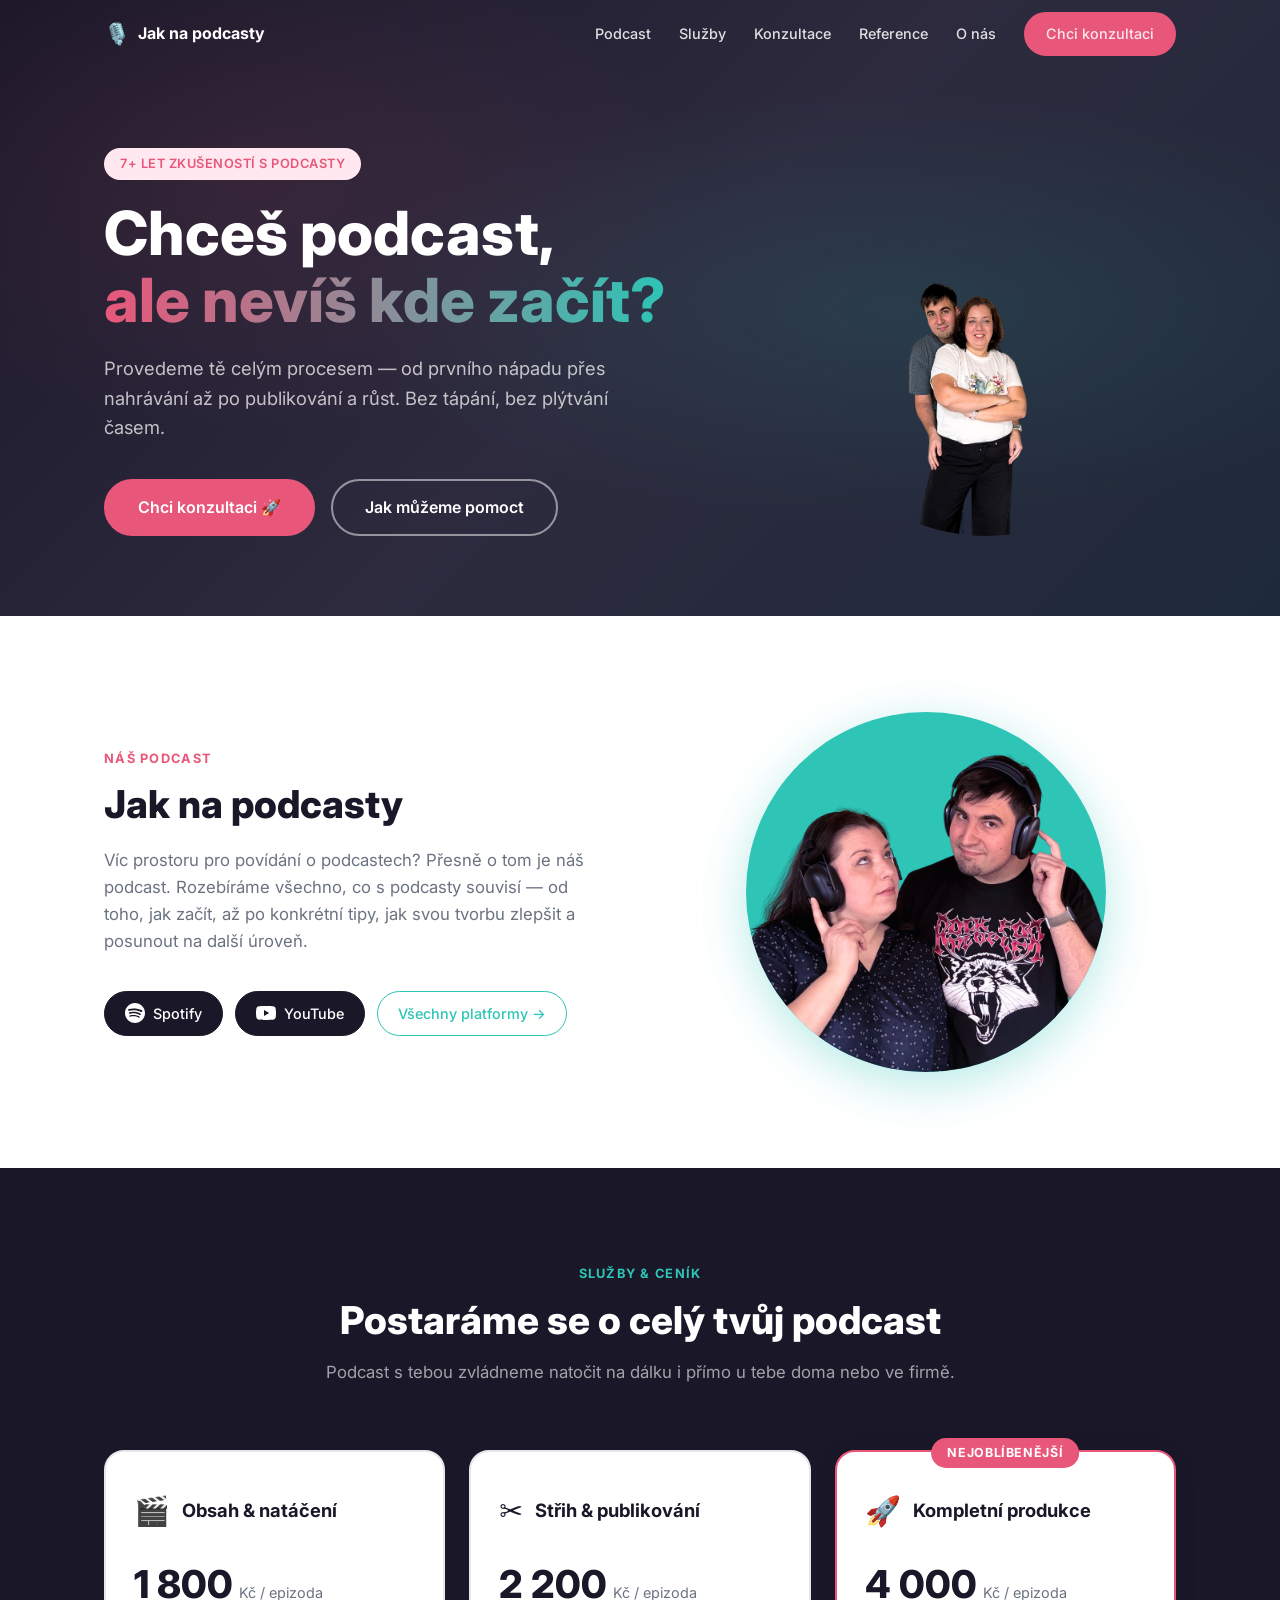
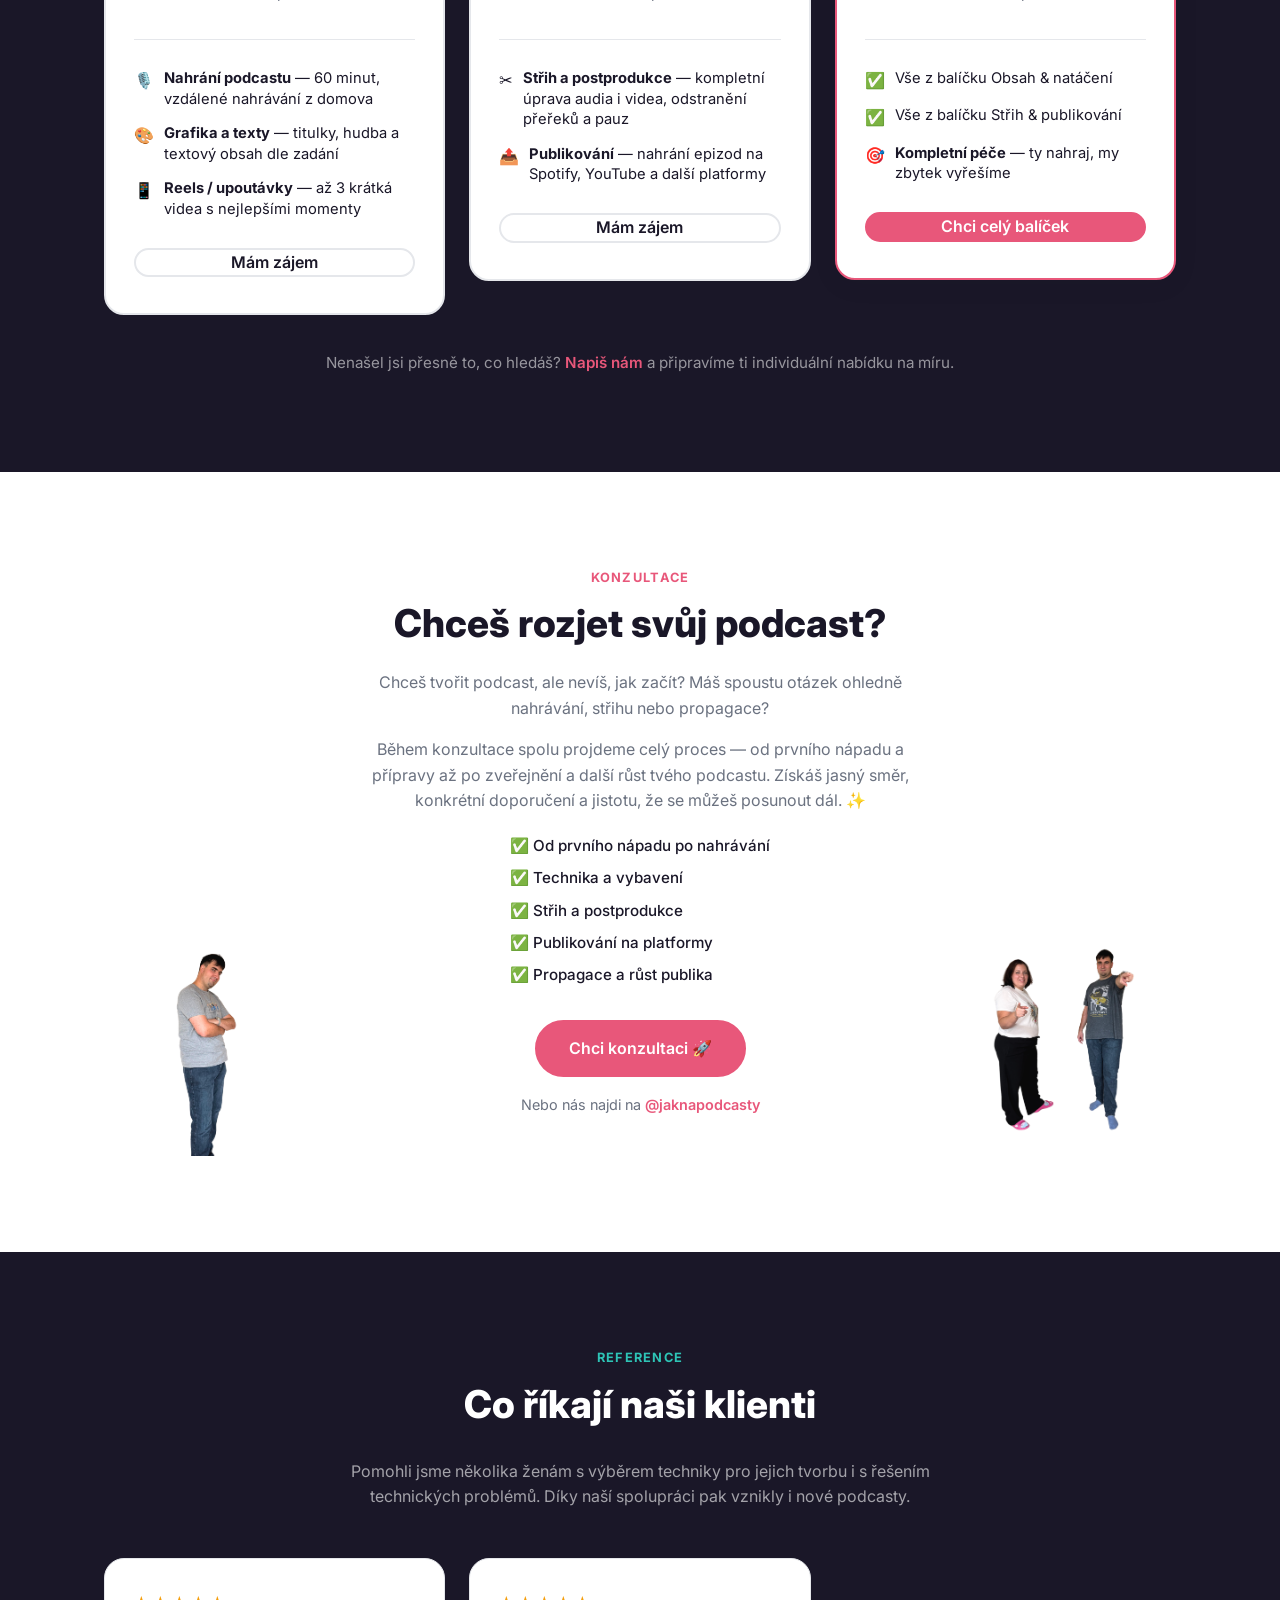
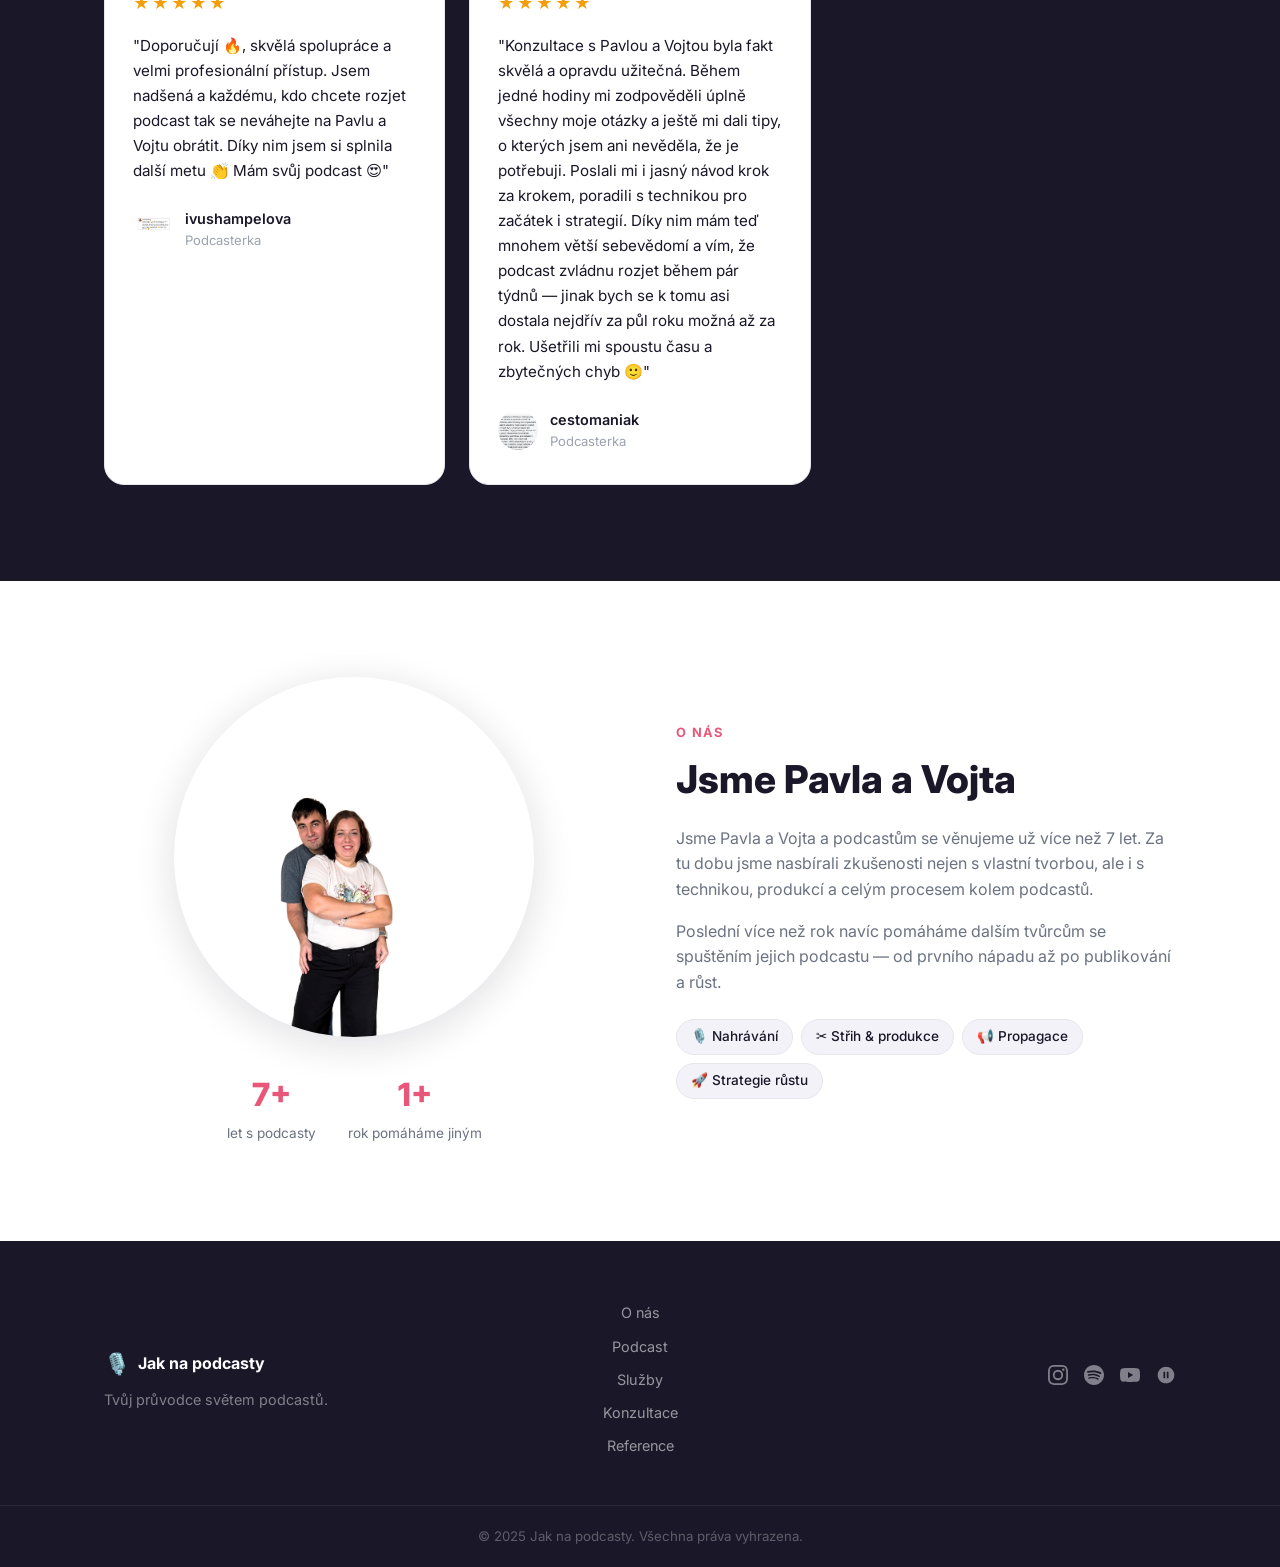
==== index.html @ b4d78e9b "Initial commit: JakNaPodcasty website Static landing page with responsive design, animations, and Gi" ====
<!DOCTYPE html>
<html lang="cs">
<head>
  <meta charset="UTF-8" />
  <meta name="viewport" content="width=device-width, initial-scale=1.0" />
  <title>Jak na podcasty – Průvodce světem podcastů</title>
  <meta name="description" content="Pomůžeme ti rozjet tvůj podcast od nuly. Konzultace, produkce a vše kolem podcastů s Pavlou a Vojtou." />

  <!-- Google Analytics -->
  <script async src="https://www.googletagmanager.com/gtag/js?id=G-XXXXXXXXXX"></script>
  <script>
    window.dataLayer = window.dataLayer || [];
    function gtag(){ dataLayer.push(arguments); }
    gtag('js', new Date());
    gtag('config', 'G-XXXXXXXXXX');
  </script>

  <!-- Fonts -->
  <link rel="preconnect" href="https://fonts.googleapis.com" />
  <link rel="preconnect" href="https://fonts.gstatic.com" crossorigin />
  <link href="https://fonts.googleapis.com/css2?family=Inter:wght@400;500;600;700;800&display=swap" rel="stylesheet" />

  <link rel="stylesheet" href="style.css" />
</head>
<body>

  <!-- NAV -->
  <header class="nav" id="nav">
    <div class="container nav__inner">
      <a href="#" class="nav__logo">
        <span class="nav__logo-icon">🎙️</span>
        <span>Jak na podcasty</span>
      </a>
      <nav class="nav__links" id="navLinks">
        <a href="#podcast">Podcast</a>
        <a href="#sluzby">Služby</a>
        <a href="#konzultace">Konzultace</a>
        <a href="#reference">Reference</a>
        <a href="#o-nas">O nás</a>
        <a href="#konzultace" class="btn btn--sm btn--primary">Chci konzultaci</a>
      </nav>
      <button class="nav__burger" id="burger" aria-label="Menu">
        <span></span><span></span><span></span>
      </button>
    </div>
  </header>

  <!-- HERO -->
  <section class="hero">
    <div class="hero__bg"></div>
    <div class="container hero__inner">
      <div class="hero__content">
        <span class="badge">7+ let zkušeností s podcasty</span>
        <h1 class="hero__title">Chceš podcast,<br /><em>ale nevíš kde začít?</em></h1>
        <p class="hero__sub">
          Provedeme tě celým procesem — od prvního nápadu přes nahrávání
          až po publikování a růst. Bez tápání, bez plýtvání časem.
        </p>
        <div class="hero__ctas">
          <a href="#konzultace" class="btn btn--primary btn--lg">Chci konzultaci 🚀</a>
          <a href="#sluzby" class="btn btn--ghost btn--lg">Jak můžeme pomoct</a>
        </div>
      </div>
      <div class="hero__visual">
        <div class="hero__photo-wrap">
          <img src="assets/pavla-vojta.png" alt="Pavla a Vojta — Jak na podcasty" class="hero__photo" />
        </div>
      </div>
    </div>
  </section>

  <!-- PODCAST -->
  <section class="section" id="podcast">
    <div class="container">
      <div class="podcast__inner">
        <div class="podcast__text">
          <span class="section__eyebrow">Náš podcast</span>
          <h2 class="section__title">Jak na podcasty</h2>
          <p class="podcast__desc">
            Víc prostoru pro povídání o podcastech? Přesně o tom je náš podcast.
            Rozebíráme všechno, co s podcasty souvisí — od toho, jak začít,
            až po konkrétní tipy, jak svou tvorbu zlepšit a posunout na další úroveň.
          </p>
          <div class="podcast__platforms">
            <a href="https://open.spotify.com/show/4cttp3e2fKpfmS4pah0HJn?si=rehAfMlARLWVkwGaOqFFIA" target="_blank" rel="noopener" class="platform-btn">
              <svg width="20" height="20" viewBox="0 0 24 24" fill="currentColor"><path d="M12 0C5.4 0 0 5.4 0 12s5.4 12 12 12 12-5.4 12-12S18.66 0 12 0zm5.521 17.34c-.24.359-.66.48-1.021.24-2.82-1.74-6.36-2.101-10.561-1.141-.418.122-.779-.179-.899-.539-.12-.421.18-.78.54-.9 4.56-1.021 8.52-.6 11.64 1.32.42.18.479.659.301 1.02zm1.44-3.3c-.301.42-.841.6-1.262.3-3.239-1.98-8.159-2.58-11.939-1.38-.479.12-1.02-.12-1.14-.6-.12-.48.12-1.021.6-1.141C9.6 9.9 15 10.561 18.72 12.84c.361.181.54.78.241 1.2zm.12-3.36C15.24 8.4 8.82 8.16 5.16 9.301c-.6.179-1.2-.181-1.38-.721-.18-.601.18-1.2.72-1.381 4.26-1.26 11.28-1.02 15.721 1.621.539.3.719 1.02.419 1.56-.299.421-1.02.599-1.559.3z"/></svg>
              Spotify
            </a>
            <a href="https://www.youtube.com/@jaknapodcasty" target="_blank" rel="noopener" class="platform-btn">
              <svg width="20" height="20" viewBox="0 0 24 24" fill="currentColor"><path d="M23.495 6.205a3.007 3.007 0 0 0-2.088-2.088c-1.87-.501-9.396-.501-9.396-.501s-7.507-.01-9.396.501A3.007 3.007 0 0 0 .527 6.205a31.247 31.247 0 0 0-.522 5.805 31.247 31.247 0 0 0 .522 5.783 3.007 3.007 0 0 0 2.088 2.088c1.868.502 9.396.502 9.396.502s7.506 0 9.396-.502a3.007 3.007 0 0 0 2.088-2.088 31.247 31.247 0 0 0 .5-5.783 31.247 31.247 0 0 0-.5-5.805zM9.609 15.601V8.408l6.264 3.602z"/></svg>
              YouTube
            </a>
            <a href="https://www.forendors.cz/jaknapodcasty" target="_blank" rel="noopener" class="platform-btn platform-btn--outline">
              Všechny platformy →
            </a>
          </div>
        </div>
        <div class="podcast__visual">
          <div class="podcast__photo-wrap">
            <img src="assets/podcast-cover.png" alt="Jak na podcasty podcast" class="podcast__photo" />
          </div>
        </div>
      </div>
    </div>
  </section>

  <!-- SLUŽBY -->
  <section class="section section--dark" id="sluzby">
    <div class="container">
      <div class="section__header">
        <span class="section__eyebrow section__eyebrow--light">Služby & ceník</span>
        <h2 class="section__title section__title--light">Postaráme se o celý tvůj podcast</h2>
        <p class="section__subtitle">
          Podcast s tebou zvládneme natočit na dálku i přímo u tebe doma nebo ve firmě.
        </p>
      </div>
      <div class="pricing__grid">

        <!-- Balíček 1 -->
        <div class="pricing-card">
          <div class="pricing-card__header">
            <span class="pricing-card__icon">🎬</span>
            <h3 class="pricing-card__name">Obsah & natáčení</h3>
          </div>
          <div class="pricing-card__price">
            <span class="pricing-card__amount">1 800</span>
            <span class="pricing-card__currency">Kč / epizoda</span>
          </div>
          <ul class="pricing-card__features">
            <li>
              <span class="feature-icon">🎙️</span>
              <span><strong>Nahrání podcastu</strong> — 60 minut, vzdálené nahrávání z domova</span>
            </li>
            <li>
              <span class="feature-icon">🎨</span>
              <span><strong>Grafika a texty</strong> — titulky, hudba a textový obsah dle zadání</span>
            </li>
            <li>
              <span class="feature-icon">📱</span>
              <span><strong>Reels / upoutávky</strong> — až 3 krátká videa s nejlepšími momenty</span>
            </li>
          </ul>
          <a href="#konzultace" class="btn btn--outline btn--full">Mám zájem</a>
        </div>

        <!-- Balíček 2 -->
        <div class="pricing-card">
          <div class="pricing-card__header">
            <span class="pricing-card__icon">✂️</span>
            <h3 class="pricing-card__name">Střih & publikování</h3>
          </div>
          <div class="pricing-card__price">
            <span class="pricing-card__amount">2 200</span>
            <span class="pricing-card__currency">Kč / epizoda</span>
          </div>
          <ul class="pricing-card__features">
            <li>
              <span class="feature-icon">✂️</span>
              <span><strong>Střih a postprodukce</strong> — kompletní úprava audia i videa, odstranění přeřeků a pauz</span>
            </li>
            <li>
              <span class="feature-icon">📤</span>
              <span><strong>Publikování</strong> — nahrání epizod na Spotify, YouTube a další platformy</span>
            </li>
          </ul>
          <a href="#konzultace" class="btn btn--outline btn--full">Mám zájem</a>
        </div>

        <!-- Balíček 3 — featured -->
        <div class="pricing-card pricing-card--featured">
          <div class="pricing-card__badge">Nejoblíbenější</div>
          <div class="pricing-card__header">
            <span class="pricing-card__icon">🚀</span>
            <h3 class="pricing-card__name">Kompletní produkce</h3>
          </div>
          <div class="pricing-card__price">
            <span class="pricing-card__amount">4 000</span>
            <span class="pricing-card__currency">Kč / epizoda</span>
          </div>
          <ul class="pricing-card__features">
            <li><span class="feature-icon">✅</span><span>Vše z balíčku Obsah & natáčení</span></li>
            <li><span class="feature-icon">✅</span><span>Vše z balíčku Střih & publikování</span></li>
            <li><span class="feature-icon">🎯</span><span><strong>Kompletní péče</strong> — ty nahraj, my zbytek vyřešíme</span></li>
          </ul>
          <a href="#konzultace" class="btn btn--primary btn--full">Chci celý balíček</a>
        </div>

      </div>
      <p class="pricing__note">
        Nenašel jsi přesně to, co hledáš?
        <a href="#konzultace">Napiš nám</a> a připravíme ti individuální nabídku na míru.
      </p>
    </div>
  </section>

  <!-- KONZULTACE -->
  <section class="section" id="konzultace">
    <div class="container">
      <div class="konzultace__hero">
        <img src="assets/konzultace-1.png" alt="Vojta" class="konzultace__person konzultace__person--left" />
        <div class="konzultace__center">
          <span class="section__eyebrow">Konzultace</span>
          <h2 class="section__title">Chceš rozjet svůj podcast?</h2>
          <p>
            Chceš tvořit podcast, ale nevíš, jak začít? Máš spoustu otázek
            ohledně nahrávání, střihu nebo propagace?
          </p>
          <p>
            Během konzultace spolu projdeme celý proces — od prvního nápadu
            a přípravy až po zveřejnění a další růst tvého podcastu.
            Získáš jasný směr, konkrétní doporučení a jistotu, že se můžeš posunout dál. ✨
          </p>
          <ul class="konzultace__list">
            <li>✅ Od prvního nápadu po nahrávání</li>
            <li>✅ Technika a vybavení</li>
            <li>✅ Střih a postprodukce</li>
            <li>✅ Publikování na platformy</li>
            <li>✅ Propagace a růst publika</li>
          </ul>
          <!-- TODO: nahradit URL za odkaz na poptávkový formulář (Simpleshop / Google Form) -->
          <a href="https://docs.google.com/forms/d/e/FORMULAR_ID/viewform"
             target="_blank" rel="noopener"
             class="btn btn--primary btn--lg">
            Chci konzultaci 🚀
          </a>
          <p class="konzultace__contact">
            Nebo nás najdi na
            <a href="https://www.instagram.com/jaknapodcasty/" target="_blank" rel="noopener">@jaknapodcasty</a>
          </p>
        </div>
        <img src="assets/konzultace-2.png" alt="Pavla" class="konzultace__person konzultace__person--right" />
      </div>
    </div>
  </section>

  <!-- REFERENCE -->
  <section class="section section--dark" id="reference">
    <div class="container">
      <div class="section__header">
        <span class="section__eyebrow section__eyebrow--light">Reference</span>
        <h2 class="section__title section__title--light">Co říkají naši klienti</h2>
      </div>
      <p class="reference__subtitle">
        Pomohli jsme několika ženám s výběrem techniky pro jejich tvorbu i s řešením
        technických problémů. Díky naší spolupráci pak vznikly i nové podcasty.
      </p>
      <div class="testimonials__grid">
        <div class="testimonial-card">
          <div class="testimonial-card__stars">★★★★★</div>
          <p class="testimonial-card__text">
            "Doporučují 🔥, skvělá spolupráce a velmi profesionální přístup.
            Jsem nadšená a každému, kdo chcete rozjet podcast tak se neváhejte
            na Pavlu a Vojtu obrátit. Díky nim jsem si splnila další metu 👏
            Mám svůj podcast 😍"
          </p>
          <div class="testimonial-card__author">
            <img src="assets/reference-2.png" alt="ivushampelova" class="testimonial-card__avatar" />
            <div>
              <div class="testimonial-card__name">ivushampelova</div>
              <div class="testimonial-card__role">Podcasterka</div>
            </div>
          </div>
        </div>
        <div class="testimonial-card">
          <div class="testimonial-card__stars">★★★★★</div>
          <p class="testimonial-card__text">
            "Konzultace s Pavlou a Vojtou byla fakt skvělá a opravdu užitečná.
            Během jedné hodiny mi zodpověděli úplně všechny moje otázky a ještě
            mi dali tipy, o kterých jsem ani nevěděla, že je potřebuji. Poslali mi
            i jasný návod krok za krokem, poradili s technikou pro začátek i strategií.
            Díky nim mám teď mnohem větší sebevědomí a vím, že podcast zvládnu rozjet
            během pár týdnů — jinak bych se k tomu asi dostala nejdřív za půl roku
            možná až za rok. Ušetřili mi spoustu času a zbytečných chyb 🙂"
          </p>
          <div class="testimonial-card__author">
            <img src="assets/reference-photo.jpg" alt="cestomaniak" class="testimonial-card__avatar" />
            <div>
              <div class="testimonial-card__name">cestomaniak</div>
              <div class="testimonial-card__role">Podcasterka</div>
            </div>
          </div>
        </div>
      </div>
    </div>
  </section>

  <!-- O NÁS -->
  <section class="section" id="o-nas">
    <div class="container">
      <div class="onas__grid">
        <div class="onas__image">
          <div class="onas__photo-wrap">
            <img src="assets/pavla-vojta.png" alt="Pavla a Vojta" class="onas__photo" />
          </div>
          <div class="onas__stats">
            <div class="stat">
              <span class="stat__num">7+</span>
              <span class="stat__label">let s podcasty</span>
            </div>
            <div class="stat">
              <span class="stat__num">1+</span>
              <span class="stat__label">rok pomáháme jiným</span>
            </div>
          </div>
        </div>
        <div class="onas__text">
          <span class="section__eyebrow">O nás</span>
          <h2 class="section__title">Jsme Pavla a Vojta</h2>
          <p>
            Jsme Pavla a Vojta a podcastům se věnujeme už více než 7 let. Za tu dobu
            jsme nasbírali zkušenosti nejen s vlastní tvorbou, ale i s technikou,
            produkcí a celým procesem kolem podcastů.
          </p>
          <p>
            Poslední více než rok navíc pomáháme dalším tvůrcům se spuštěním jejich
            podcastu — od prvního nápadu až po publikování a růst.
          </p>
          <div class="onas__tags">
            <span class="tag">🎙️ Nahrávání</span>
            <span class="tag">✂️ Střih & produkce</span>
            <span class="tag">📢 Propagace</span>
            <span class="tag">🚀 Strategie růstu</span>
          </div>
        </div>
      </div>
    </div>
  </section>

  <!-- FOOTER -->
  <footer class="footer">
    <div class="container footer__inner">
      <div class="footer__brand">
        <a href="#" class="nav__logo">
          <span class="nav__logo-icon">🎙️</span>
          <span>Jak na podcasty</span>
        </a>
        <p>Tvůj průvodce světem podcastů.</p>
      </div>
      <div class="footer__nav">
        <a href="#o-nas">O nás</a>
        <a href="#podcast">Podcast</a>
        <a href="#sluzby">Služby</a>
        <a href="#konzultace">Konzultace</a>
        <a href="#reference">Reference</a>
      </div>
      <div class="footer__socials">
        <a href="https://www.instagram.com/jaknapodcasty/" target="_blank" rel="noopener" aria-label="Instagram">
          <svg width="20" height="20" viewBox="0 0 24 24" fill="currentColor"><path d="M12 2.163c3.204 0 3.584.012 4.85.07 3.252.148 4.771 1.691 4.919 4.919.058 1.265.069 1.645.069 4.849 0 3.205-.012 3.584-.069 4.849-.149 3.225-1.664 4.771-4.919 4.919-1.266.058-1.644.07-4.85.07-3.204 0-3.584-.012-4.849-.07-3.26-.149-4.771-1.699-4.919-4.92-.058-1.265-.07-1.644-.07-4.849 0-3.204.013-3.583.07-4.849.149-3.227 1.664-4.771 4.919-4.919 1.266-.057 1.645-.069 4.849-.069zM12 0C8.741 0 8.333.014 7.053.072 2.695.272.273 2.69.073 7.052.014 8.333 0 8.741 0 12c0 3.259.014 3.668.072 4.948.2 4.358 2.618 6.78 6.98 6.98C8.333 23.986 8.741 24 12 24c3.259 0 3.668-.014 4.948-.072 4.354-.2 6.782-2.618 6.979-6.98.059-1.28.073-1.689.073-4.948 0-3.259-.014-3.667-.072-4.947-.196-4.354-2.617-6.78-6.979-6.98C15.668.014 15.259 0 12 0zm0 5.838a6.162 6.162 0 1 0 0 12.324 6.162 6.162 0 0 0 0-12.324zM12 16a4 4 0 1 1 0-8 4 4 0 0 1 0 8zm6.406-11.845a1.44 1.44 0 1 0 0 2.881 1.44 1.44 0 0 0 0-2.881z"/></svg>
        </a>
        <a href="https://open.spotify.com/show/4cttp3e2fKpfmS4pah0HJn?si=rehAfMlARLWVkwGaOqFFIA" target="_blank" rel="noopener" aria-label="Spotify">
          <svg width="20" height="20" viewBox="0 0 24 24" fill="currentColor"><path d="M12 0C5.4 0 0 5.4 0 12s5.4 12 12 12 12-5.4 12-12S18.66 0 12 0zm5.521 17.34c-.24.359-.66.48-1.021.24-2.82-1.74-6.36-2.101-10.561-1.141-.418.122-.779-.179-.899-.539-.12-.421.18-.78.54-.9 4.56-1.021 8.52-.6 11.64 1.32.42.18.479.659.301 1.02zm1.44-3.3c-.301.42-.841.6-1.262.3-3.239-1.98-8.159-2.58-11.939-1.38-.479.12-1.02-.12-1.14-.6-.12-.48.12-1.021.6-1.141C9.6 9.9 15 10.561 18.72 12.84c.361.181.54.78.241 1.2zm.12-3.36C15.24 8.4 8.82 8.16 5.16 9.301c-.6.179-1.2-.181-1.38-.721-.18-.601.18-1.2.72-1.381 4.26-1.26 11.28-1.02 15.721 1.621.539.3.719 1.02.419 1.56-.299.421-1.02.599-1.559.3z"/></svg>
        </a>
        <a href="https://www.youtube.com/@jaknapodcasty" target="_blank" rel="noopener" aria-label="YouTube">
          <svg width="20" height="20" viewBox="0 0 24 24" fill="currentColor"><path d="M23.495 6.205a3.007 3.007 0 0 0-2.088-2.088c-1.87-.501-9.396-.501-9.396-.501s-7.507-.01-9.396.501A3.007 3.007 0 0 0 .527 6.205a31.247 31.247 0 0 0-.522 5.805 31.247 31.247 0 0 0 .522 5.783 3.007 3.007 0 0 0 2.088 2.088c1.868.502 9.396.502 9.396.502s7.506 0 9.396-.502a3.007 3.007 0 0 0 2.088-2.088 31.247 31.247 0 0 0 .5-5.783 31.247 31.247 0 0 0-.5-5.805zM9.609 15.601V8.408l6.264 3.602z"/></svg>
        </a>
        <a href="https://www.forendors.cz/jaknapodcasty" target="_blank" rel="noopener" aria-label="Forendors">
          <svg width="20" height="20" viewBox="0 0 24 24" fill="currentColor"><path d="M12 2C6.48 2 2 6.48 2 12s4.48 10 10 10 10-4.48 10-10S17.52 2 12 2zm-1 14H9V8h2v8zm4 0h-2V8h2v8z"/></svg>
        </a>
      </div>
    </div>
    <div class="footer__bottom">
      <div class="container">
        <p>&copy; 2025 Jak na podcasty. Všechna práva vyhrazena.</p>
      </div>
    </div>
  </footer>

  <script src="main.js"></script>
</body>
</html>
---- style.css ----
/* =============================================
   JAK NA PODCASTY — CSS
   Design: modern, clean, mobile-first
   ============================================= */

/* --- Variables --- */
:root {
  --rose:       #E8577A;
  --rose-light: #FFE8EF;
  --rose-dark:  #C73D60;
  --teal:       #2EC4B6;
  --teal-light: #E0F7F5;
  --teal-dark:  #1A9E92;

  --dark:       #1A1728;
  --dark-2:     #2D2A3E;
  --gray-1:     #6B7280;
  --gray-2:     #9CA3AF;
  --gray-3:     #E5E7EB;
  --gray-4:     #F3F2F9;
  --white:      #FFFFFF;

  --font:       'Inter', system-ui, -apple-system, sans-serif;
  --radius:     12px;
  --radius-lg:  20px;
  --shadow:     0 4px 24px rgba(26,23,40,.08);
  --shadow-lg:  0 8px 40px rgba(26,23,40,.14);

  --max-w:      1120px;
  --nav-h:      68px;
}

/* --- Reset --- */
*, *::before, *::after { box-sizing: border-box; margin: 0; padding: 0; }
html { scroll-behavior: smooth; font-size: 16px; }
body {
  font-family: var(--font);
  color: var(--dark);
  background: var(--white);
  line-height: 1.6;
  -webkit-font-smoothing: antialiased;
}
img { max-width: 100%; display: block; }
a { color: inherit; text-decoration: none; }

/* --- Utilities --- */
.container {
  max-width: var(--max-w);
  margin: 0 auto;
  padding: 0 24px;
}

/* --- NAV --- */
.nav {
  position: fixed;
  top: 0; left: 0; right: 0;
  height: var(--nav-h);
  z-index: 100;
  transition: background .25s, box-shadow .25s;
}
.nav.scrolled {
  background: rgba(255,255,255,.92);
  backdrop-filter: blur(12px);
  box-shadow: 0 1px 0 var(--gray-3);
}
.nav__inner {
  display: flex;
  align-items: center;
  justify-content: space-between;
  height: var(--nav-h);
}
.nav__logo {
  display: flex;
  align-items: center;
  gap: 8px;
  font-weight: 700;
  font-size: 1rem;
  color: var(--white);
  transition: color .25s;
}
.nav.scrolled .nav__logo { color: var(--dark); }
.nav__logo-icon { font-size: 1.3rem; }
.nav__links {
  display: flex;
  align-items: center;
  gap: 28px;
}
.nav__links a {
  font-size: .9rem;
  font-weight: 500;
  color: rgba(255,255,255,.85);
  transition: color .2s;
}
.nav__links a:hover { color: var(--rose); }
.nav.scrolled .nav__links a { color: var(--dark); }
.nav.scrolled .nav__links a:hover { color: var(--rose); }
.nav__burger {
  display: none;
  flex-direction: column;
  gap: 5px;
  background: none;
  border: none;
  cursor: pointer;
  padding: 4px;
}
.nav__burger span {
  display: block;
  width: 24px;
  height: 2px;
  background: var(--white);
  border-radius: 2px;
  transition: transform .3s, opacity .3s;
}
.nav.scrolled .nav__burger span { background: var(--dark); }

/* --- BUTTONS --- */
.btn {
  display: inline-flex;
  align-items: center;
  justify-content: center;
  gap: 8px;
  font-family: var(--font);
  font-weight: 600;
  border-radius: 50px;
  border: 2px solid transparent;
  cursor: pointer;
  text-decoration: none;
  transition: all .2s;
  white-space: nowrap;
}
.btn--sm   { font-size: .85rem; padding: 8px 20px; }
.btn--lg   { font-size: 1rem;   padding: 14px 32px; }
.btn--full { width: 100%; }

.btn--primary {
  background: var(--rose);
  color: var(--white);
  border-color: var(--rose);
}
.btn--primary:hover {
  background: var(--rose-dark);
  border-color: var(--rose-dark);
  transform: translateY(-1px);
  box-shadow: 0 6px 20px rgba(232,87,122,.35);
}
.btn--ghost {
  background: transparent;
  color: var(--white);
  border-color: rgba(255,255,255,.5);
}
.btn--ghost:hover {
  background: rgba(255,255,255,.12);
  border-color: var(--white);
}
.btn--outline {
  background: transparent;
  color: var(--dark);
  border-color: var(--gray-3);
}
.btn--outline:hover {
  border-color: var(--rose);
  color: var(--rose);
}

/* --- BADGE --- */
.badge {
  display: inline-block;
  font-size: .8rem;
  font-weight: 600;
  letter-spacing: .04em;
  text-transform: uppercase;
  background: var(--rose-light);
  color: var(--rose);
  padding: 6px 16px;
  border-radius: 50px;
  margin-bottom: 20px;
}

/* --- SECTIONS --- */
.section {
  padding: 96px 0;
}
.section--light { background: var(--gray-4); }
.section--dark  { background: var(--dark); }
.section--dark .section__subtitle { color: rgba(255,255,255,.6); }
.section--dark .pricing__note { color: rgba(255,255,255,.55); }
.section--dark .reference__subtitle { color: rgba(255,255,255,.6); }

.section__header {
  text-align: center;
  max-width: 640px;
  margin: 0 auto 64px;
}
.section__eyebrow {
  display: block;
  font-size: .8rem;
  font-weight: 700;
  letter-spacing: .1em;
  text-transform: uppercase;
  color: var(--rose);
  margin-bottom: 12px;
}
.section__eyebrow--light { color: var(--teal); }
.section__title {
  font-size: clamp(1.75rem, 3vw, 2.5rem);
  font-weight: 800;
  line-height: 1.2;
  color: var(--dark);
}
.section__title--light { color: var(--white); }
.section__subtitle {
  margin-top: 16px;
  color: var(--gray-1);
  font-size: 1.05rem;
}

/* --- HERO --- */
.hero {
  position: relative;
  background: linear-gradient(135deg, #1A1728 0%, #2D2A3E 50%, #1E2A3A 100%);
  padding: calc(var(--nav-h) + 80px) 0 0;
  overflow: hidden;
}
.hero__bg {
  position: absolute;
  inset: 0;
  background:
    radial-gradient(ellipse 60% 50% at 70% 50%, rgba(46,196,182,.12) 0%, transparent 70%),
    radial-gradient(ellipse 50% 60% at 20% 30%, rgba(232,87,122,.10) 0%, transparent 70%);
}
.hero__inner {
  position: relative;
  display: grid;
  grid-template-columns: 1fr auto;
  align-items: center;
  gap: 48px;
  padding-bottom: 80px;
}
.hero__content { max-width: 600px; }
.hero__title {
  font-size: clamp(2.4rem, 5vw, 3.8rem);
  font-weight: 800;
  line-height: 1.1;
  color: var(--white);
  margin-bottom: 20px;
}
.hero__title em {
  font-style: normal;
  background: linear-gradient(90deg, var(--rose), var(--teal));
  -webkit-background-clip: text;
  -webkit-text-fill-color: transparent;
  background-clip: text;
}
.hero__sub {
  font-size: 1.15rem;
  color: rgba(255,255,255,.72);
  margin-bottom: 36px;
  max-width: 520px;
}
.hero__ctas {
  display: flex;
  gap: 16px;
  flex-wrap: wrap;
}
.hero__visual {
  display: flex;
  align-items: flex-end;
  justify-content: center;
  align-self: flex-end;
}
.hero__photo-wrap {
  width: 380px;
  height: 380px;
  border-radius: 50%;
  overflow: hidden;
  flex-shrink: 0;
}
.hero__photo {
  width: 100%;
  height: 100%;
  object-fit: cover;
  object-position: center top;
  display: block;
}

/* --- O NÁS --- */
.onas__grid {
  display: grid;
  grid-template-columns: 1fr 1fr;
  gap: 72px;
  align-items: center;
}
.onas__image {
  display: flex;
  flex-direction: column;
  align-items: center;
  gap: 32px;
}
.onas__photo-wrap {
  width: 360px;
  height: 360px;
  border-radius: 50%;
  overflow: hidden;
  box-shadow: var(--shadow-lg);
  flex-shrink: 0;
}
.onas__photo {
  width: 100%;
  height: 100%;
  object-fit: cover;
  object-position: center top;
  display: block;
}
.onas__stats {
  display: flex;
  gap: 32px;
}
.stat {
  text-align: center;
}
.stat__num {
  display: block;
  font-size: 2rem;
  font-weight: 800;
  color: var(--rose);
}
.stat__label {
  font-size: .85rem;
  color: var(--gray-1);
}
.onas__text p {
  color: var(--gray-1);
  margin-bottom: 16px;
}
.onas__tags {
  display: flex;
  flex-wrap: wrap;
  gap: 8px;
  margin-top: 24px;
}
.tag {
  background: var(--gray-4);
  color: var(--dark);
  font-size: .85rem;
  font-weight: 500;
  padding: 6px 14px;
  border-radius: 50px;
  border: 1px solid var(--gray-3);
}

/* --- PODCAST --- */
.podcast__inner {
  display: grid;
  grid-template-columns: 1fr 1fr;
  gap: 72px;
  align-items: center;
}
.podcast__desc {
  color: var(--gray-1);
  font-size: 1.05rem;
  margin: 20px 0 36px;
}
.podcast__platforms {
  display: flex;
  flex-wrap: wrap;
  gap: 12px;
}
.platform-btn {
  display: inline-flex;
  align-items: center;
  gap: 8px;
  background: var(--dark);
  color: var(--white);
  border: 1px solid var(--dark);
  padding: 10px 20px;
  border-radius: 50px;
  font-size: .9rem;
  font-weight: 500;
  transition: all .2s;
}
.platform-btn:hover {
  background: #2D2A3E;
  border-color: #2D2A3E;
}
.platform-btn--outline {
  background: transparent;
  color: var(--teal);
  border-color: var(--teal);
}
.platform-btn--outline:hover {
  background: var(--teal);
  color: var(--dark);
}
.podcast__visual {
  display: flex;
  align-items: center;
  justify-content: center;
}
.podcast__photo-wrap {
  width: 360px;
  height: 360px;
  border-radius: 50%;
  overflow: hidden;
  background: var(--teal);
  box-shadow: 0 12px 48px rgba(46,196,182,.35);
  flex-shrink: 0;
  display: flex;
  align-items: center;
  justify-content: center;
}
.podcast__photo {
  width: 100%;
  height: 100%;
  object-fit: cover;
  object-position: center center;
  display: block;
}

/* --- PRICING --- */
.pricing__grid {
  display: grid;
  grid-template-columns: repeat(3, 1fr);
  gap: 24px;
  align-items: start;
}
.pricing-card {
  background: var(--white);
  border: 2px solid var(--gray-3);
  border-radius: var(--radius-lg);
  padding: 36px 28px;
  position: relative;
  transition: box-shadow .25s, transform .25s;
}
.pricing-card:hover {
  box-shadow: var(--shadow-lg);
  transform: translateY(-4px);
}
.pricing-card--featured {
  border-color: var(--rose);
  box-shadow: var(--shadow);
}
.pricing-card--featured:hover {
  box-shadow: 0 12px 48px rgba(232,87,122,.2);
}
.pricing-card__badge {
  position: absolute;
  top: -14px;
  left: 50%;
  transform: translateX(-50%);
  background: var(--rose);
  color: var(--white);
  font-size: .78rem;
  font-weight: 700;
  letter-spacing: .05em;
  text-transform: uppercase;
  padding: 5px 16px;
  border-radius: 50px;
  white-space: nowrap;
}
.pricing-card__header {
  display: flex;
  align-items: center;
  gap: 12px;
  margin-bottom: 20px;
}
.pricing-card__icon { font-size: 1.8rem; }
.pricing-card__name { font-size: 1.15rem; font-weight: 700; }
.pricing-card__price {
  display: flex;
  align-items: baseline;
  gap: 6px;
  margin-bottom: 28px;
  padding-bottom: 24px;
  border-bottom: 1px solid var(--gray-3);
}
.pricing-card__amount {
  font-size: 2.4rem;
  font-weight: 800;
  color: var(--dark);
}
.pricing-card__currency {
  font-size: .9rem;
  color: var(--gray-1);
}
.pricing-card__features {
  list-style: none;
  display: flex;
  flex-direction: column;
  gap: 14px;
  margin-bottom: 28px;
}
.pricing-card__features li {
  display: flex;
  gap: 10px;
  font-size: .92rem;
  color: var(--dark);
  line-height: 1.4;
}
.feature-icon { flex-shrink: 0; font-size: 1rem; margin-top: 1px; }
.pricing__note {
  text-align: center;
  margin-top: 36px;
  color: var(--gray-1);
  font-size: .95rem;
}
.pricing__note a { color: var(--rose); font-weight: 600; }
.pricing__note a:hover { text-decoration: underline; }

/* --- KONZULTACE --- */
.konzultace__hero {
  display: grid;
  grid-template-columns: 200px 1fr 200px;
  gap: 40px;
  align-items: end;
}
.konzultace__person {
  width: 100%;
  display: block;
  mix-blend-mode: multiply;
}
.konzultace__person--left  { align-self: end; }
.konzultace__person--right { align-self: end; }
.konzultace__center {
  text-align: center;
  padding-bottom: 24px;
}
.konzultace__center .section__title,
.onas__text .section__title {
  margin-bottom: 24px;
}
.konzultace__center p {
  color: var(--gray-1);
  margin-bottom: 16px;
}
.konzultace__list {
  list-style: none;
  display: flex;
  flex-direction: column;
  gap: 8px;
  text-align: left;
  width: fit-content;
  margin: 20px auto 32px;
}
.konzultace__list li {
  font-size: .95rem;
  color: var(--dark);
  font-weight: 500;
}
.konzultace__contact {
  margin-top: 16px;
  font-size: .9rem;
  color: var(--gray-1);
}
.konzultace__contact a {
  color: var(--rose);
  font-weight: 600;
}
.konzultace__contact a:hover { text-decoration: underline; }

.reference__subtitle {
  text-align: center;
  color: var(--gray-1);
  font-size: 1rem;
  max-width: 640px;
  margin: -32px auto 48px;
}

/* --- REFERENCE --- */
.testimonials__grid {
  display: grid;
  grid-template-columns: repeat(3, 1fr);
  gap: 24px;
}
.testimonial-card {
  background: var(--white);
  border: 1px solid var(--gray-3);
  border-radius: var(--radius-lg);
  padding: 32px 28px;
  transition: box-shadow .25s;
}
.testimonial-card:hover { box-shadow: var(--shadow); }
.testimonial-card__stars {
  color: #F59E0B;
  font-size: 1rem;
  letter-spacing: 2px;
  margin-bottom: 16px;
}
.testimonial-card__text {
  color: var(--dark);
  font-size: .95rem;
  line-height: 1.65;
  margin-bottom: 24px;
}
.testimonial-card__author {
  display: flex;
  align-items: center;
  gap: 12px;
}
.testimonial-card__avatar {
  width: 40px;
  height: 40px;
  border-radius: 50%;
  object-fit: cover;
  flex-shrink: 0;
}
.testimonial-card__name { font-weight: 600; font-size: .9rem; }
.testimonial-card__role { font-size: .82rem; color: var(--gray-2); }
.testimonial-card--screenshot {
  display: flex;
  align-items: center;
  justify-content: center;
  padding: 0;
  overflow: hidden;
  border: none;
  background: transparent;
}
.testimonial-screenshot {
  width: 100%;
  border-radius: var(--radius-lg);
  box-shadow: var(--shadow);
}

/* --- FOOTER --- */
.footer {
  background: var(--dark);
  padding: 60px 0 0;
}
.footer__inner {
  display: grid;
  grid-template-columns: 1fr auto 1fr;
  align-items: center;
  gap: 32px;
  padding-bottom: 48px;
}
.footer__brand .nav__logo { color: var(--white); margin-bottom: 8px; }
.footer__brand p { color: rgba(255,255,255,.45); font-size: .9rem; }
.footer__nav {
  display: flex;
  flex-direction: column;
  gap: 10px;
  align-items: center;
}
.footer__nav a {
  color: rgba(255,255,255,.55);
  font-size: .9rem;
  transition: color .2s;
}
.footer__nav a:hover { color: var(--white); }
.footer__socials {
  display: flex;
  justify-content: flex-end;
  gap: 16px;
}
.footer__socials a {
  color: rgba(255,255,255,.45);
  transition: color .2s;
}
.footer__socials a:hover { color: var(--teal); }
.footer__bottom {
  border-top: 1px solid rgba(255,255,255,.08);
  padding: 20px 0;
}
.footer__bottom p {
  text-align: center;
  color: rgba(255,255,255,.3);
  font-size: .83rem;
}

/* =============================================
   RESPONSIVE
   ============================================= */

@media (max-width: 900px) {
  .hero__inner            { grid-template-columns: 1fr; }
  .hero__visual           { display: none; }
  .onas__grid             { grid-template-columns: 1fr; gap: 48px; }
  .podcast__inner         { grid-template-columns: 1fr; gap: 48px; }
  .pricing__grid          { grid-template-columns: 1fr; max-width: 440px; margin: 0 auto; }
  .konzultace__hero       { grid-template-columns: 1fr; }
  .konzultace__person     { display: none; }
  .testimonials__grid     { grid-template-columns: 1fr; }
  .footer__inner          { grid-template-columns: 1fr; text-align: center; }
  .footer__socials        { justify-content: center; }
}

@media (max-width: 768px) {
  .section { padding: 72px 0; }
  .nav__links {
    display: none;
    position: absolute;
    top: var(--nav-h);
    left: 0; right: 0;
    background: var(--white);
    flex-direction: column;
    align-items: stretch;
    padding: 16px 24px 24px;
    gap: 4px;
    box-shadow: 0 8px 32px rgba(0,0,0,.12);
  }
  .nav__links.open { display: flex; }
  .nav__links a {
    padding: 10px 0;
    border-bottom: 1px solid var(--gray-3);
  }
  .nav__links a:last-child { border-bottom: none; }
  .nav__links .btn { margin-top: 8px; width: 100%; }
  .nav__burger { display: flex; }
  .nav__burger.open span:nth-child(1) { transform: translateY(7px) rotate(45deg); }
  .nav__burger.open span:nth-child(2) { opacity: 0; }
  .nav__burger.open span:nth-child(3) { transform: translateY(-7px) rotate(-45deg); }
  .nav.scrolled .nav__links { background: rgba(255,255,255,.98); }
  .hero__ctas { flex-direction: column; }
  .hero__ctas .btn { width: 100%; justify-content: center; }
  .onas__avatar-wrap { margin: 0 auto; }
}

/* --- Scroll animations --- */
.reveal {
  opacity: 0;
  transform: translateY(24px);
  transition: opacity .6s ease, transform .6s ease;
}
.reveal.visible {
  opacity: 1;
  transform: none;
}
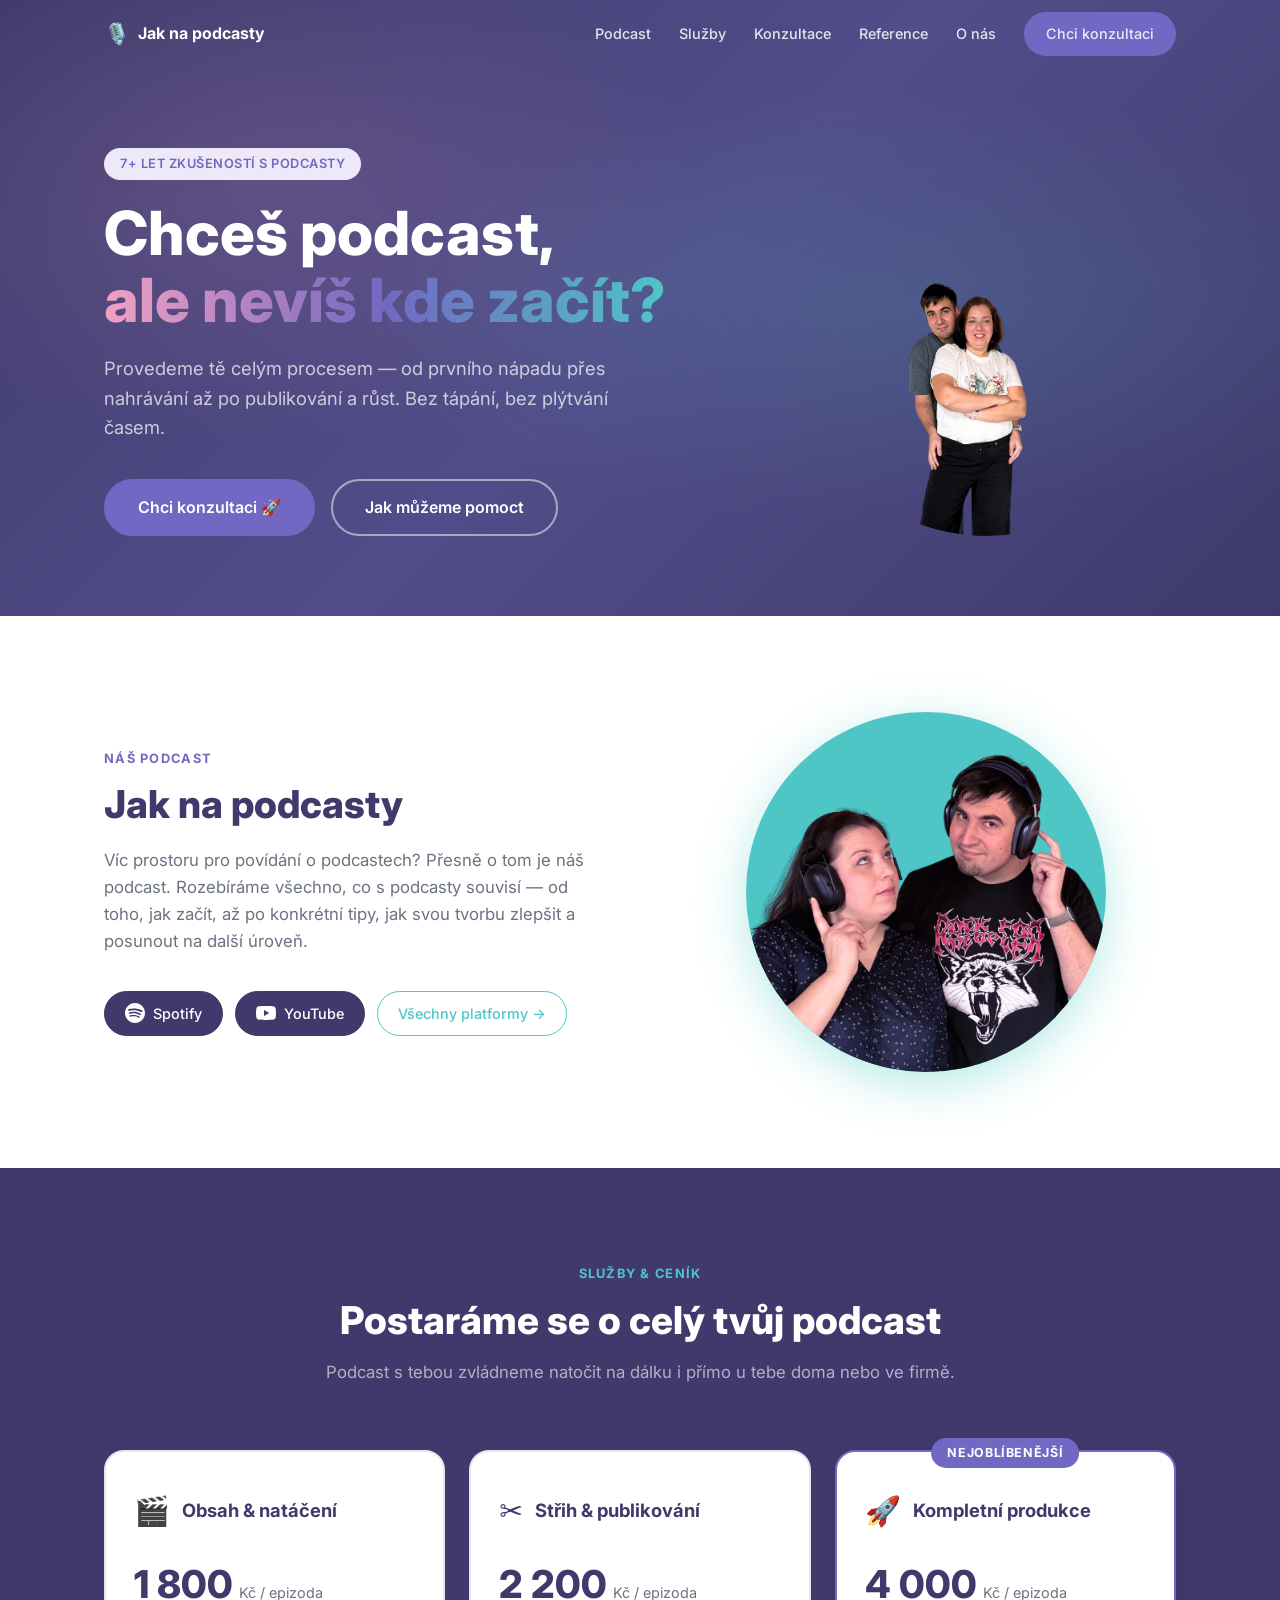
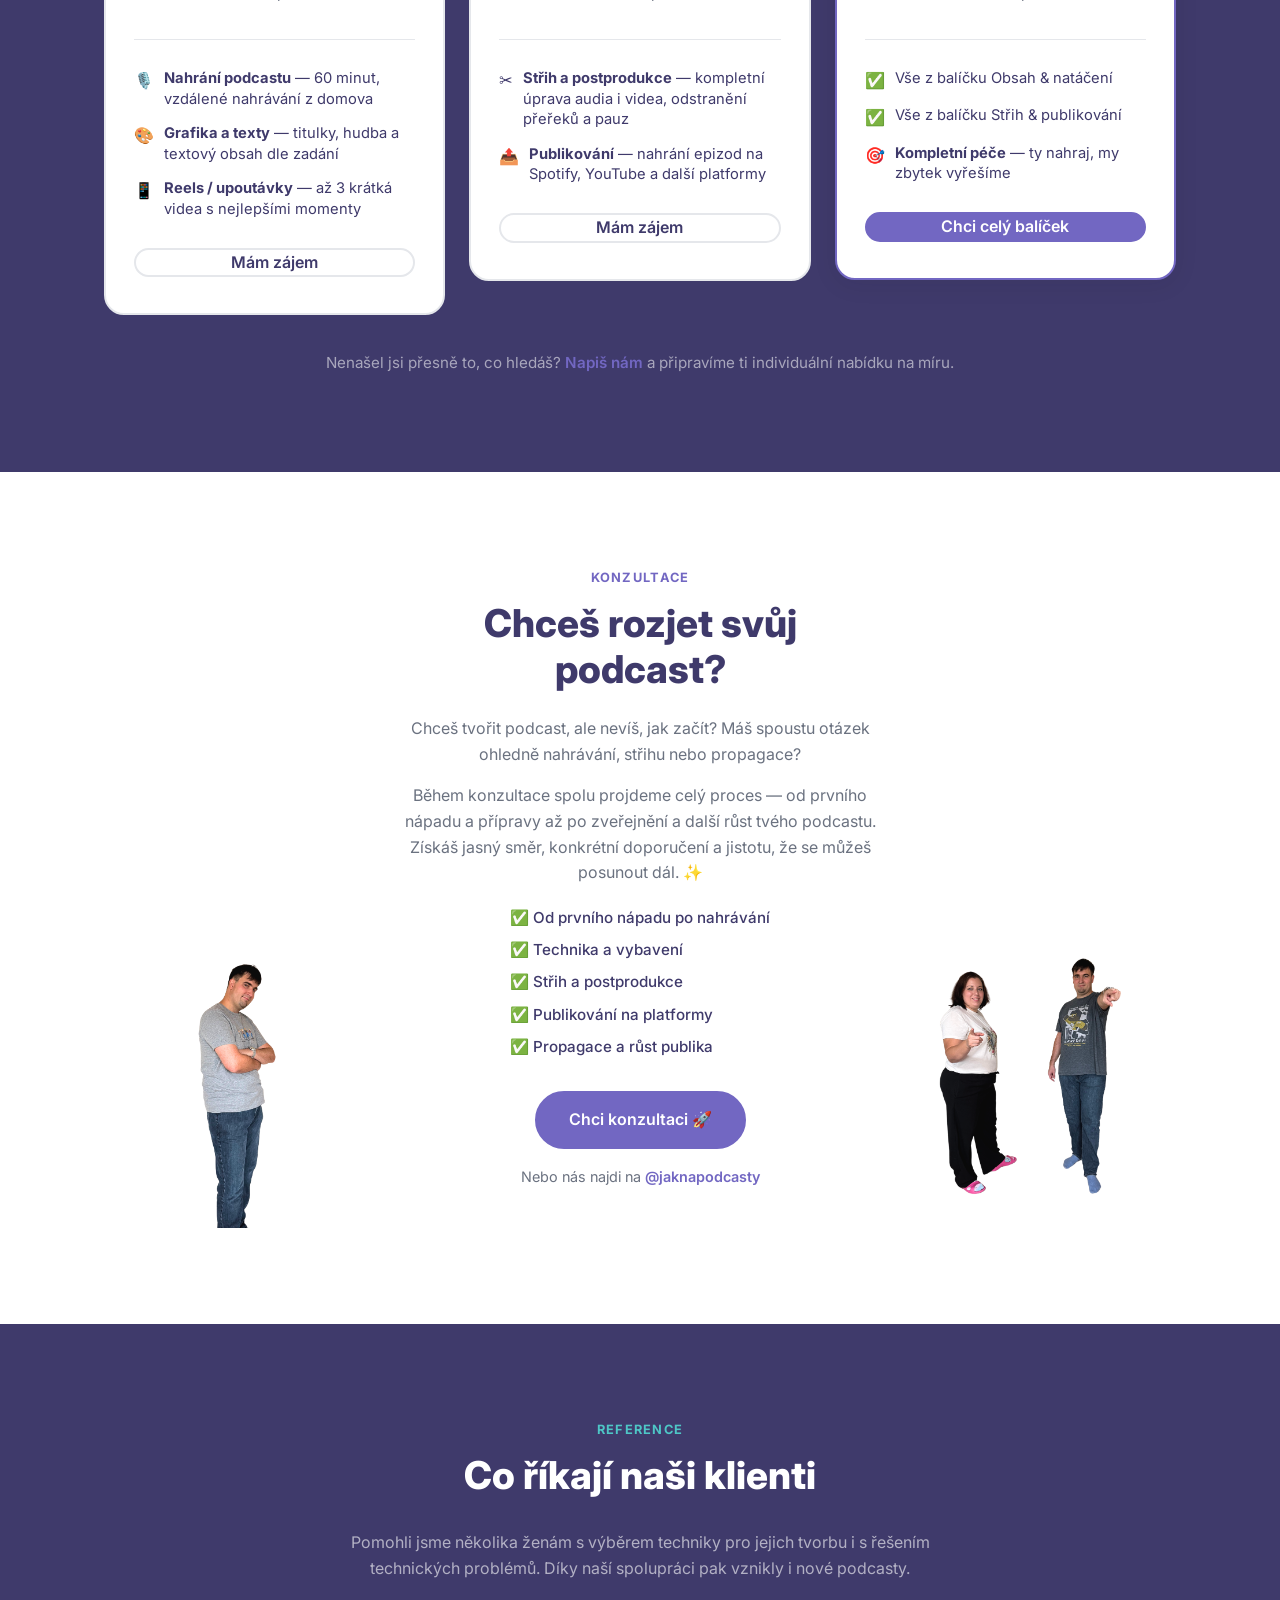
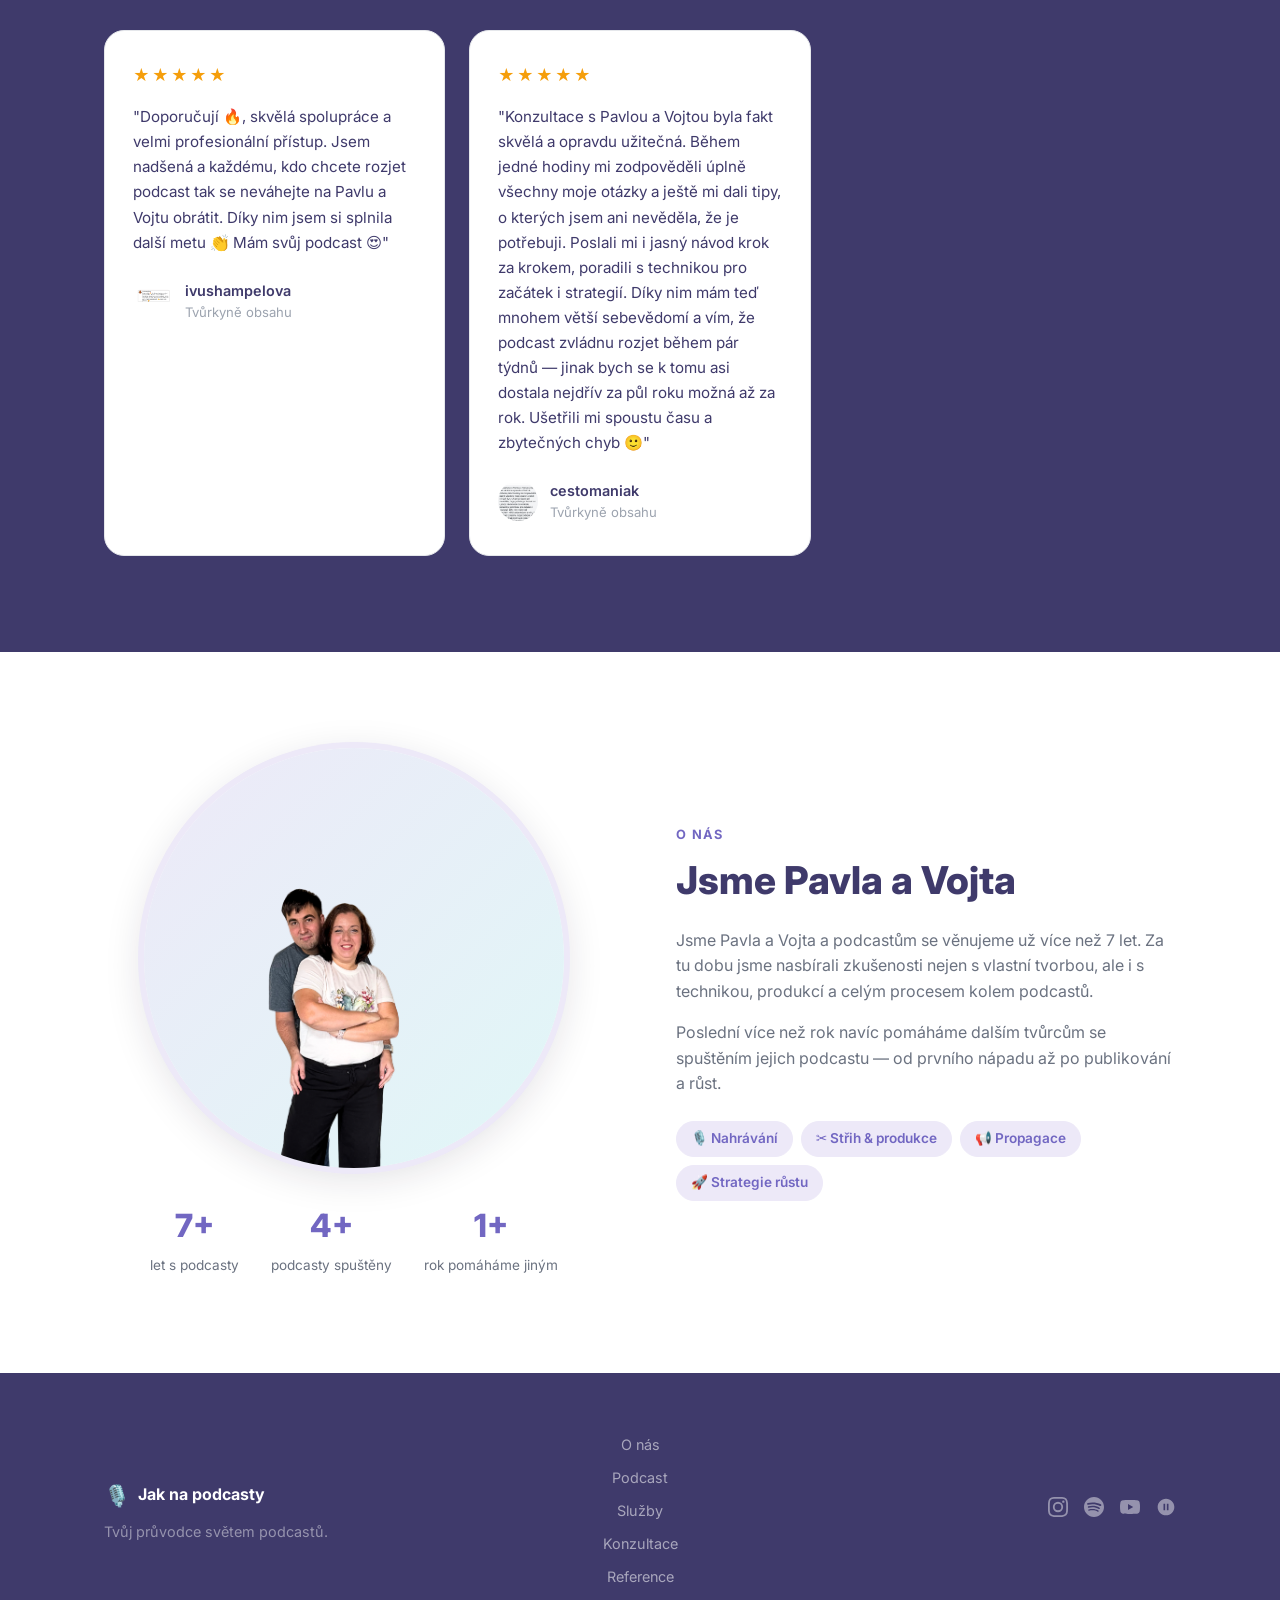
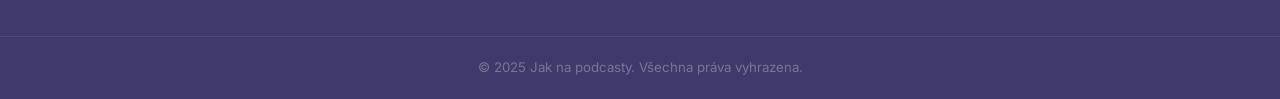
==== commit 325042fd: "Redesign to brand colors & UX improvements from feedback - Update color palette to brand colors (#72" ====
--- a/index.html
+++ b/index.html
@@ -20,7 +20,7 @@
   <link rel="preconnect" href="https://fonts.gstatic.com" crossorigin />
   <link href="https://fonts.googleapis.com/css2?family=Inter:wght@400;500;600;700;800&display=swap" rel="stylesheet" />
 
-  <link rel="stylesheet" href="style.css" />
+  <link rel="stylesheet" href="style.css?v=3" />
 </head>
 <body>
 
@@ -257,7 +257,7 @@
             <img src="assets/reference-2.png" alt="ivushampelova" class="testimonial-card__avatar" />
             <div>
               <div class="testimonial-card__name">ivushampelova</div>
-              <div class="testimonial-card__role">Podcasterka</div>
+              <div class="testimonial-card__role">Tvůrkyně obsahu</div>
             </div>
           </div>
         </div>
@@ -276,7 +276,7 @@
             <img src="assets/reference-photo.jpg" alt="cestomaniak" class="testimonial-card__avatar" />
             <div>
               <div class="testimonial-card__name">cestomaniak</div>
-              <div class="testimonial-card__role">Podcasterka</div>
+              <div class="testimonial-card__role">Tvůrkyně obsahu</div>
             </div>
           </div>
         </div>
@@ -296,6 +296,10 @@
             <div class="stat">
               <span class="stat__num">7+</span>
               <span class="stat__label">let s podcasty</span>
+            </div>
+            <div class="stat">
+              <span class="stat__num">4+</span>
+              <span class="stat__label">podcasty spuštěny</span>
             </div>
             <div class="stat">
               <span class="stat__num">1+</span>
--- a/style.css
+++ b/style.css
@@ -5,19 +5,20 @@
 
 /* --- Variables --- */
 :root {
-  --rose:       #E8577A;
-  --rose-light: #FFE8EF;
-  --rose-dark:  #C73D60;
-  --teal:       #2EC4B6;
-  --teal-light: #E0F7F5;
-  --teal-dark:  #1A9E92;
-
-  --dark:       #1A1728;
-  --dark-2:     #2D2A3E;
+  --rose:       #7267c2;
+  --rose-light: #ede9f8;
+  --rose-dark:  #5c52a8;
+  --teal:       #4ec6c6;
+  --teal-light: #e0f7f7;
+  --teal-dark:  #33a8a8;
+  --pink:       #f2a1c2;
+
+  --dark:       #3f3a6b;
+  --dark-2:     #524d8a;
   --gray-1:     #6B7280;
   --gray-2:     #9CA3AF;
   --gray-3:     #E5E7EB;
-  --gray-4:     #F3F2F9;
+  --gray-4:     #f5f4fa;
   --white:      #FFFFFF;
 
   --font:       'Inter', system-ui, -apple-system, sans-serif;
@@ -141,7 +142,7 @@
   background: var(--rose-dark);
   border-color: var(--rose-dark);
   transform: translateY(-1px);
-  box-shadow: 0 6px 20px rgba(232,87,122,.35);
+  box-shadow: 0 6px 20px rgba(114,103,194,.35);
 }
 .btn--ghost {
   background: transparent;
@@ -217,7 +218,7 @@
 /* --- HERO --- */
 .hero {
   position: relative;
-  background: linear-gradient(135deg, #1A1728 0%, #2D2A3E 50%, #1E2A3A 100%);
+  background: linear-gradient(135deg, #3f3a6b 0%, #524d8a 50%, #3f3a6b 100%);
   padding: calc(var(--nav-h) + 80px) 0 0;
   overflow: hidden;
 }
@@ -225,8 +226,8 @@
   position: absolute;
   inset: 0;
   background:
-    radial-gradient(ellipse 60% 50% at 70% 50%, rgba(46,196,182,.12) 0%, transparent 70%),
-    radial-gradient(ellipse 50% 60% at 20% 30%, rgba(232,87,122,.10) 0%, transparent 70%);
+    radial-gradient(ellipse 60% 50% at 70% 50%, rgba(78,198,198,.15) 0%, transparent 70%),
+    radial-gradient(ellipse 50% 60% at 20% 30%, rgba(242,161,194,.14) 0%, transparent 70%);
 }
 .hero__inner {
   position: relative;
@@ -246,7 +247,7 @@
 }
 .hero__title em {
   font-style: normal;
-  background: linear-gradient(90deg, var(--rose), var(--teal));
+  background: linear-gradient(90deg, var(--pink), var(--rose), var(--teal));
   -webkit-background-clip: text;
   -webkit-text-fill-color: transparent;
   background-clip: text;
@@ -297,11 +298,12 @@
   gap: 32px;
 }
 .onas__photo-wrap {
-  width: 360px;
-  height: 360px;
+  width: 420px;
+  height: 420px;
   border-radius: 50%;
   overflow: hidden;
-  box-shadow: var(--shadow-lg);
+  background: linear-gradient(135deg, var(--rose-light) 0%, var(--teal-light) 100%);
+  box-shadow: 0 0 0 6px var(--rose-light), var(--shadow-lg);
   flex-shrink: 0;
 }
 .onas__photo {
@@ -339,13 +341,13 @@
   margin-top: 24px;
 }
 .tag {
-  background: var(--gray-4);
-  color: var(--dark);
+  background: var(--rose-light);
+  color: var(--rose);
   font-size: .85rem;
-  font-weight: 500;
+  font-weight: 600;
   padding: 6px 14px;
   border-radius: 50px;
-  border: 1px solid var(--gray-3);
+  border: 1px solid var(--rose-light);
 }
 
 /* --- PODCAST --- */
@@ -379,8 +381,8 @@
   transition: all .2s;
 }
 .platform-btn:hover {
-  background: #2D2A3E;
-  border-color: #2D2A3E;
+  background: var(--dark-2);
+  border-color: var(--dark-2);
 }
 .platform-btn--outline {
   background: transparent;
@@ -440,7 +442,7 @@
   box-shadow: var(--shadow);
 }
 .pricing-card--featured:hover {
-  box-shadow: 0 12px 48px rgba(232,87,122,.2);
+  box-shadow: 0 12px 48px rgba(114,103,194,.25);
 }
 .pricing-card__badge {
   position: absolute;
@@ -509,7 +511,7 @@
 /* --- KONZULTACE --- */
 .konzultace__hero {
   display: grid;
-  grid-template-columns: 200px 1fr 200px;
+  grid-template-columns: 260px 1fr 260px;
   gap: 40px;
   align-items: end;
 }
@@ -702,6 +704,9 @@
     padding: 10px 0;
     border-bottom: 1px solid var(--gray-3);
   }
+  .nav__links.open a {
+    color: var(--dark);
+  }
   .nav__links a:last-child { border-bottom: none; }
   .nav__links .btn { margin-top: 8px; width: 100%; }
   .nav__burger { display: flex; }
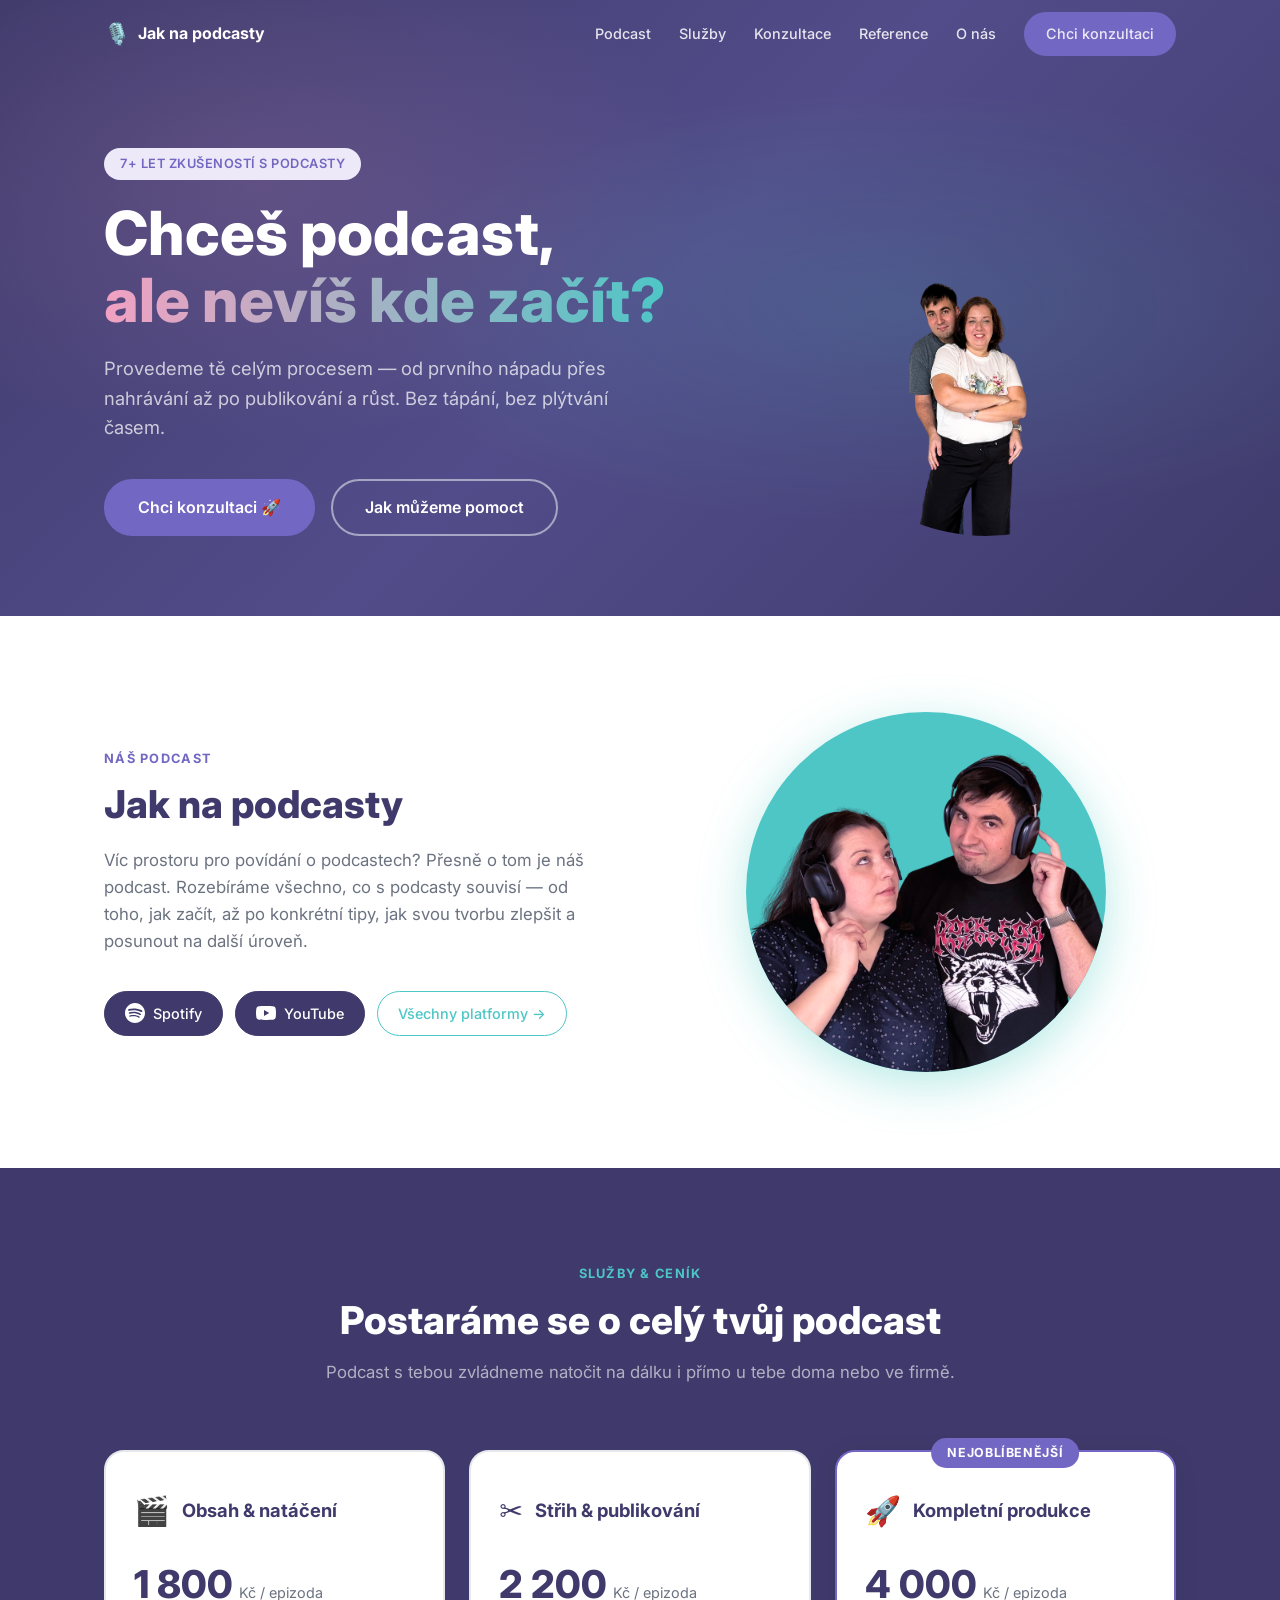
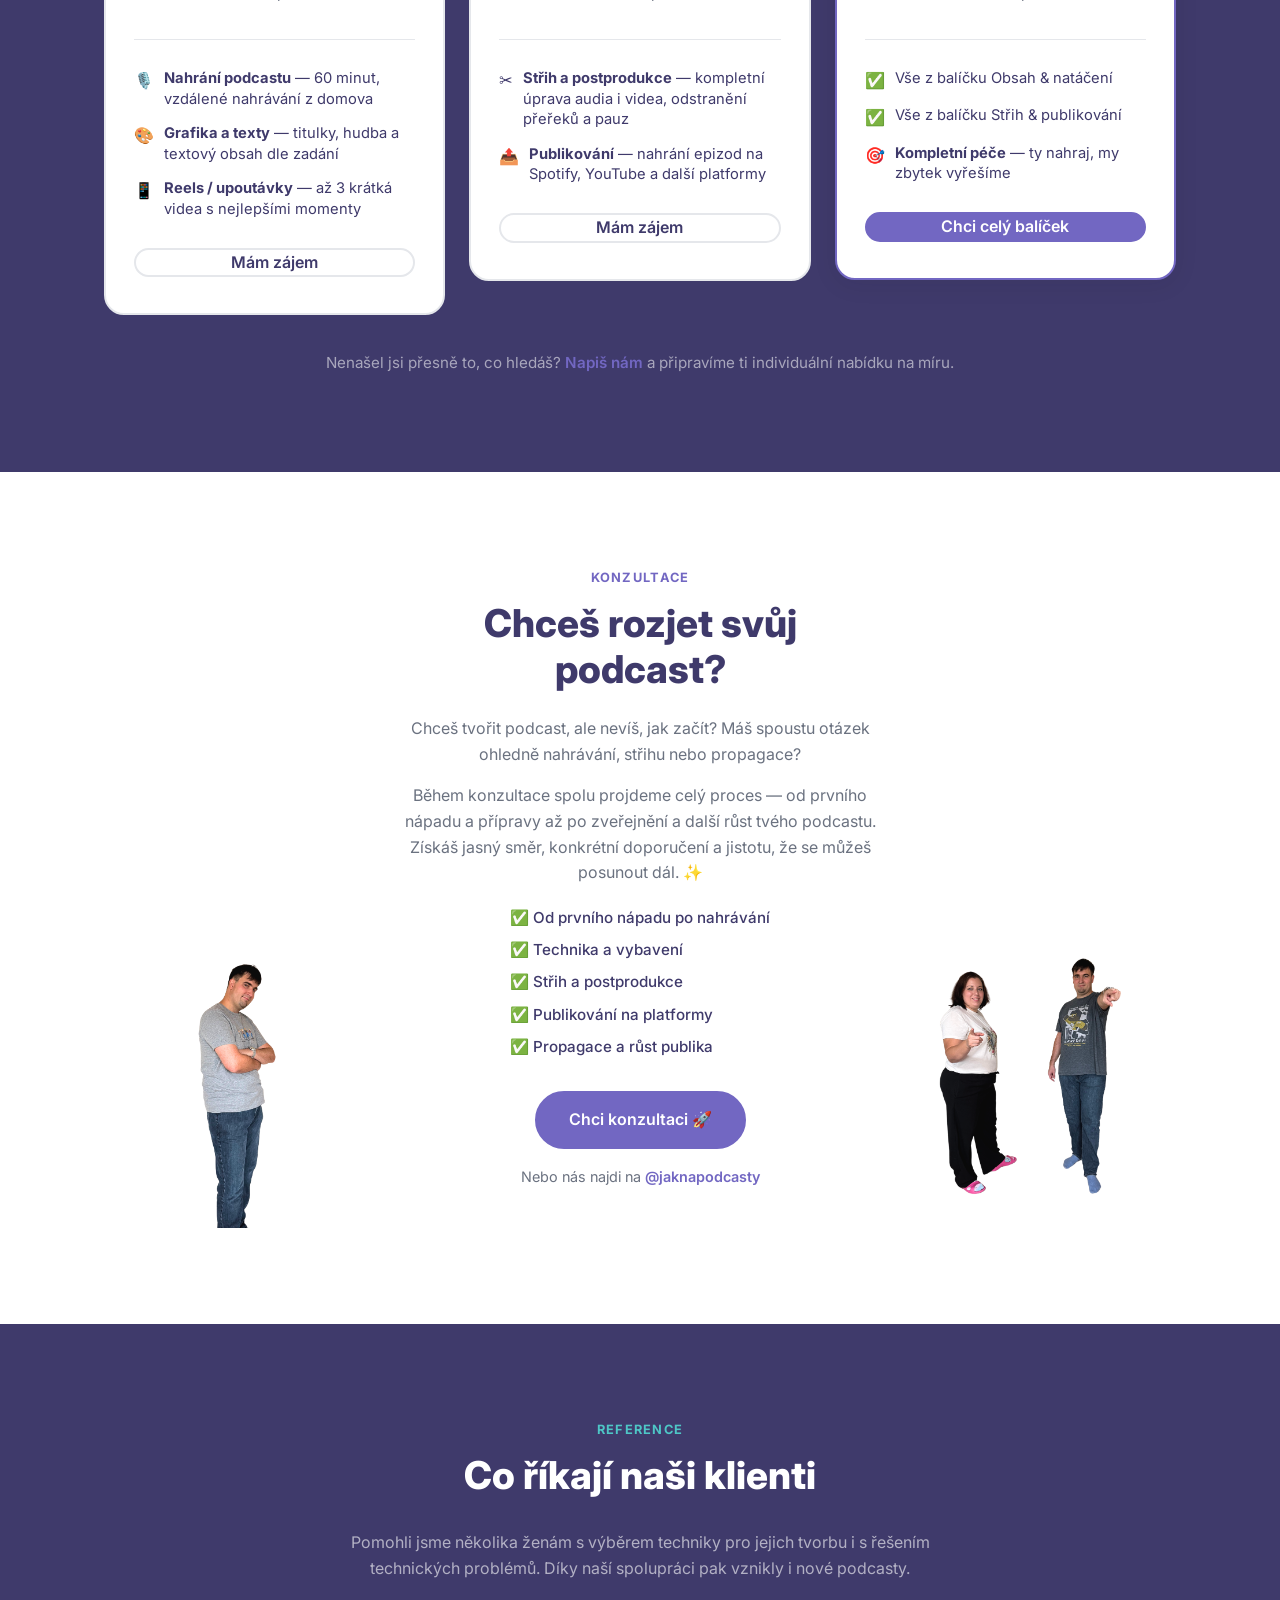
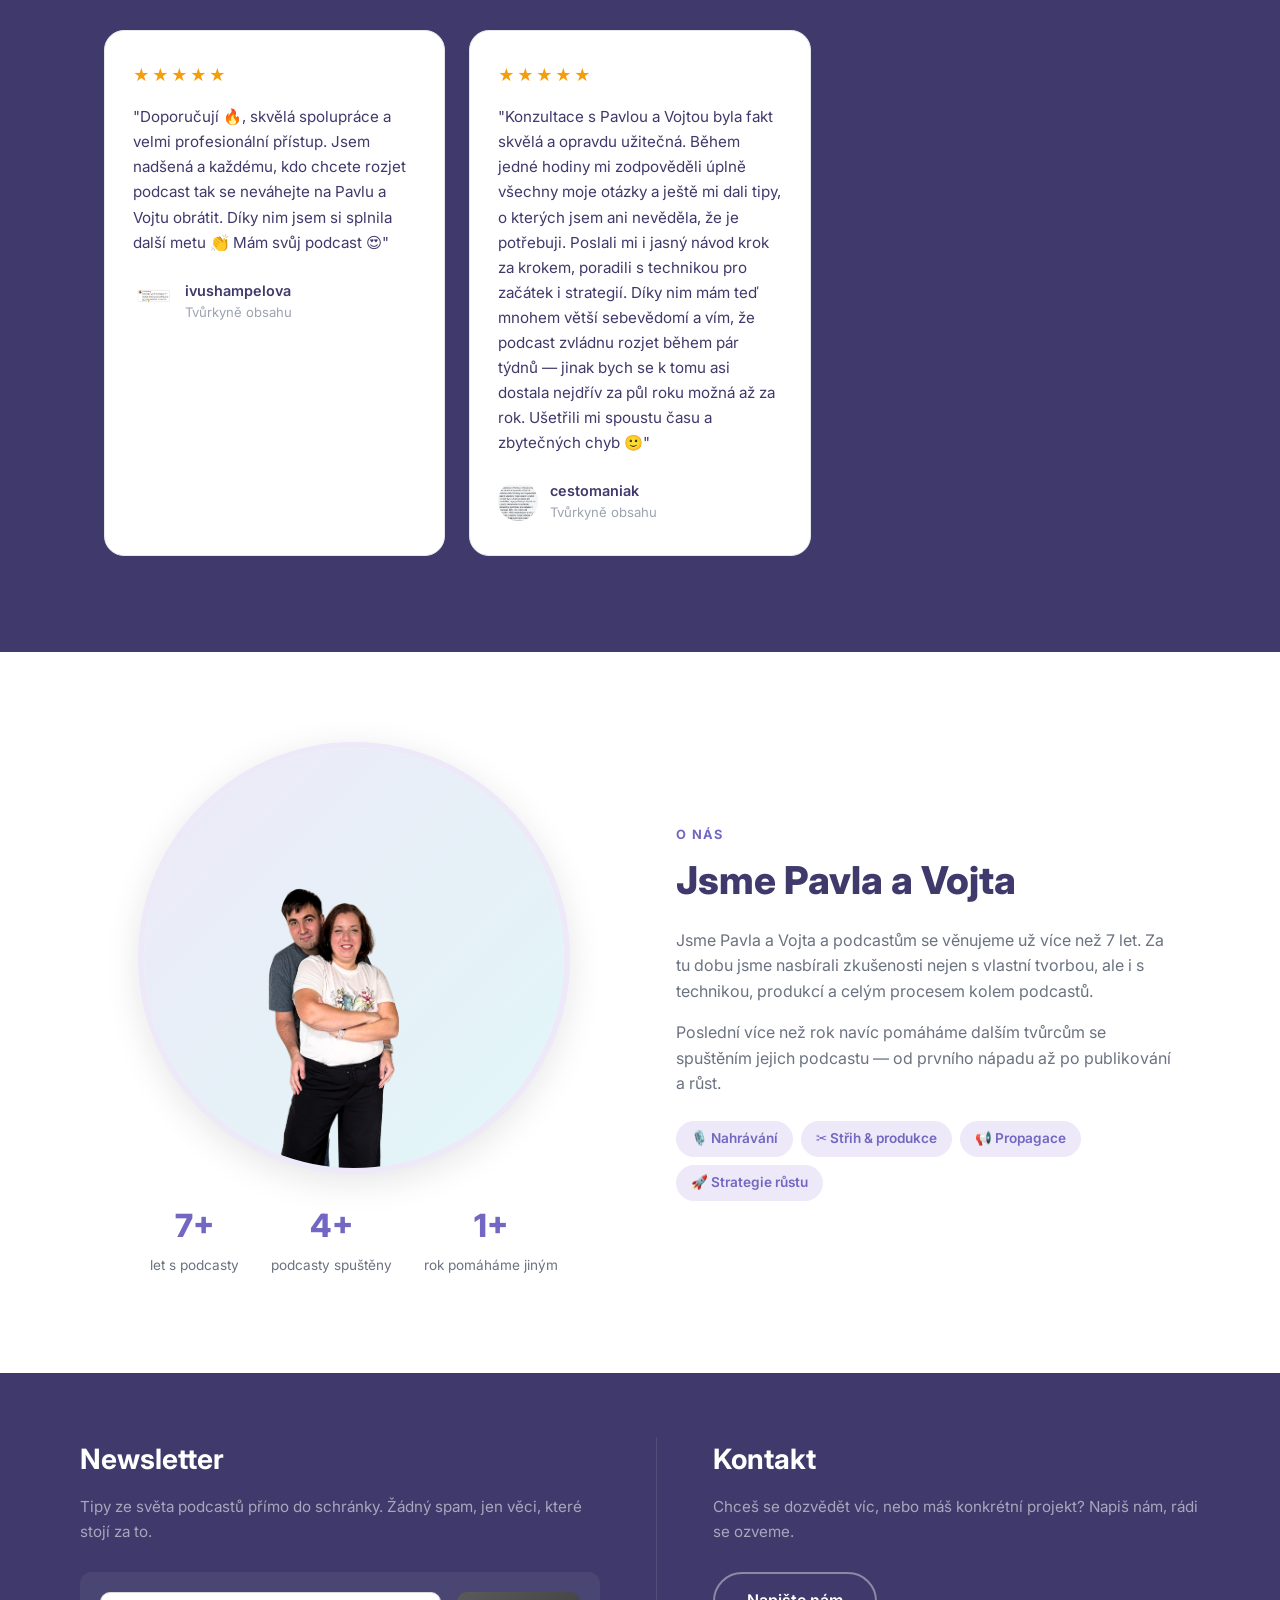
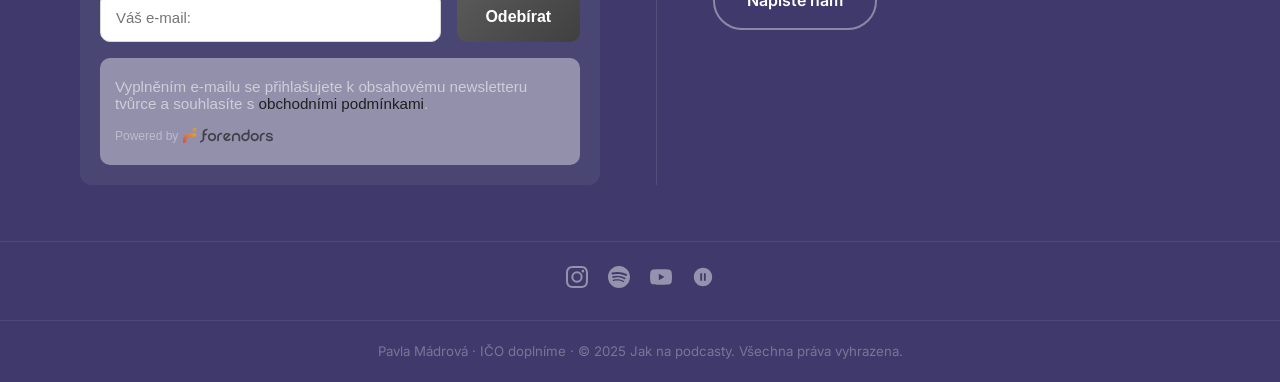
==== commit 004f9c5c: "Add new footer with Newsletter (Forendors) and contact section - Two-column layout: Newsletter embed" ====
--- a/index.html
+++ b/index.html
@@ -332,39 +332,48 @@
 
   <!-- FOOTER -->
   <footer class="footer">
-    <div class="container footer__inner">
-      <div class="footer__brand">
-        <a href="#" class="nav__logo">
-          <span class="nav__logo-icon">🎙️</span>
-          <span>Jak na podcasty</span>
-        </a>
-        <p>Tvůj průvodce světem podcastů.</p>
-      </div>
-      <div class="footer__nav">
-        <a href="#o-nas">O nás</a>
-        <a href="#podcast">Podcast</a>
-        <a href="#sluzby">Služby</a>
-        <a href="#konzultace">Konzultace</a>
-        <a href="#reference">Reference</a>
-      </div>
-      <div class="footer__socials">
+    <div class="container footer__top">
+
+      <!-- Newsletter -->
+      <div class="footer__col">
+        <h3 class="footer__heading">Newsletter</h3>
+        <p>Tipy ze světa podcastů přímo do schránky. Žádný spam, jen věci, které stojí za to.</p>
+        <div class="footer__embed-wrap">
+          <div class="pew"><style>.pe .pb,.pew{display:flex}@media (min-width:480px){.pe{min-width:480px;max-width:800px;width:unset!important}.pe .iw{width:100%}.pe .pf{display:flex;align-items:flex-start;gap:1em}.pe .pf input[type=email]{min-width:340px}.pe button{margin:0!important;height:50px;width:fit-content!important}.pe .pb a{line-height:1em!important}}.pew{justify-content:center;align-items:center;width:100%;height:100%}.pew *{box-sizing:border-box}.pe{width:230px;font-family:'Nunito Sans',sans-serif}.pe .pf{margin-bottom:1em}.pe input[type=email]{width:100%;height:50px;font-size:15px;padding:15px;border:1px solid #d8d8d8;border-radius:10px}.pe .iw.he{border-radius:10px;background:#cb0000;text-align:center}.pe .iw.he input{border-color:#cb0000}.pe .iw.he p.error{padding:5px 14px;margin:0;color:#fff;font-size:13px}.pe button{color:#fff;font-size:16px;font-weight:600;width:100%;border:none;border-radius:10px;padding:.85rem 1.8rem;background-size:200% auto;background-image:linear-gradient(-45deg,#2d2d2d 0,#5a5a5a 100%);white-space:nowrap;cursor:pointer;margin-top:10px}.pe .info,.pe a{color:#1f1f1f}.pe .info{padding:20px 15px;border-radius:10px;background:rgba(255,255,255,.4)}.pe p{line-height:17px;margin:0}.pe p+p{margin-top:16px}.pe .pb{font-size:12px;opacity:.7;align-items:center;gap:5px}.pe .pb svg{width:90px}.pe .pb a{line-height:normal}.pe .success{padding:15px;background:#d8ffe2;border-radius:10px;font-size:15px;line-height:22px;margin-bottom:10px}</style> <div id="forendorsEmbedContainer" class="pe"> <form id="forendorsEmbedForm" class="pf"> <div class="iw"> <input type="email" name="email" placeholder="Váš e&#8209;mail:" required> </div><button type="submit">Odebírat</button> </form> <div class="info"> <p class="agreement"> Vyplněním e&#8209;mailu se přihlašujete k obsahovému newsletteru tvůrce a souhlasíte s <a href="https://www.forendors.cz/vop" target="_blank" rel="noopener noreferrer">obchodními podmínkami</a>. </p><p class="pb"> <span>Powered by </span> <a href="https://www.forendors.cz" target="_blank" rel="noopener noreferrer"> <svg version="1.1" viewBox="0 0 372.01 62.19" xmlns="http://www.w3.org/2000/svg" xmlns:xlink="http://www.w3.org/1999/xlink"> <defs> <style>.cls-1{fill: url(#logo-gradient_2-2);}.cls-1, .cls-2, .cls-3{stroke-width: 0px;}.cls-2{fill: url(#logo-gradient_2);}.cls-3{fill: #1f1f1f;}</style> <linearGradient id="logo-gradient_2" x1="80.49" x2="137.96" y1="167.12" y2="109.23" gradientUnits="userSpaceOnUse"> <stop stop-color="#e51139" offset="0"/> <stop stop-color="#f6ad12" offset="1"/> </linearGradient> <linearGradient id="logo-gradient_2-2" x1="72.53" x2="135.02" y1="167.35" y2="104.39" gradientTransform="translate(-79.99,-104.9)" xlink:href="#logo-gradient_2"/> <linearGradient id="linearGradient974" x1="80.49" x2="137.96" y1="167.12" y2="109.23" gradientTransform="translate(-79.99,-104.9)" gradientUnits="userSpaceOnUse" xlink:href="#logo-gradient_2"/> </defs> <path class="cls-3" d="m119.73 54.5c3.37 0 6.64-0.99 9.48-2.87 4.83-3.2 7.71-8.54 7.7-14.29 0.05-5.67-2.8-10.97-7.61-14.17-2.87-1.91-6.19-2.93-9.58-2.93-2.28 0-4.5 0.45-6.6 1.35-6.32 2.64-10.51 8.97-10.45 15.74-0.04 6.84 4.15 13.2 10.44 15.82 2.11 0.89 4.33 1.35 6.61 1.35zm-9.86-17.16c-0.02-3.31 1.56-6.27 4.34-8.12 1.66-1.11 3.59-1.7 5.57-1.7 1.32 0 2.61 0.26 3.84 0.77 3.71 1.55 6.01 5.02 6.02 9.07 0 4.06-2.3 7.55-6.02 9.1-1.23 0.51-2.52 0.77-3.84 0.77-1.98 0-3.9-0.59-5.55-1.7-2.78-1.87-4.37-4.86-4.35-8.2z"/> <path class="cls-3" d="m158.25 27.37c2.02 0 3.67-1.65 3.67-3.67v-3.6h-3.79c-6.75 0-13.06 4.18-15.7 10.4-0.89 2.05-1.34 4.3-1.34 6.68v17.16h3.53c2.1 0 3.81-1.71 3.81-3.81v-13.35c0-1.35 0.26-2.64 0.76-3.82 1.5-3.58 5.1-5.99 8.94-5.99h0.11z"/> <path class="cls-3" d="m182.91 54.02c2.24 0 4.44-0.4 6.53-1.2 3.93-1.5 8.05-6.33 8.23-6.53l0.08-0.09-2.14-1.73c-0.79-0.64-1.79-0.99-2.82-0.99-1.11 0-2.16 0.4-2.96 1.14-2.07 1.9-4.38 2.9-6.67 2.9-1.29 0-2.61-0.31-3.91-0.93l-0.54-0.26 0.42-0.43 17.92-18.03-0.05-0.08c-2.84-4.22-7.39-6.91-12.48-7.4-0.54-0.05-1.08-0.08-1.62-0.08-4.52 0-8.76 1.76-11.94 4.96-3.11 3.01-4.89 7.35-4.9 11.91 0 4.59 1.77 8.96 4.88 12 2.99 3.07 7.35 4.82 11.97 4.82zm-7.07-23.92c1.8-1.86 4.34-2.92 6.99-2.92 1.3 0 2.56 0.25 3.75 0.74l0.6 0.24-0.46 0.45c-3.53 3.48-8.41 8.33-12.44 12.38l-0.45 0.46-0.24-0.6c-1.49-3.69-0.59-8.01 2.25-10.75z"/> <path class="cls-3" d="m219.63 20.17h-0.3c-6.72 0-12.99 4.18-15.6 10.41-0.89 2.05-1.34 4.3-1.34 6.67v17.15h3.46c2.1 0 3.81-1.71 3.81-3.81v-13.35c-0.02-2.6 1.01-5.07 2.88-6.95 1.75-1.8 4.27-2.84 6.92-2.85h0.03c2.67 0 5.22 1.04 7.01 2.86 1.87 1.87 2.89 4.34 2.87 6.94v13.34c0 2.1 1.71 3.81 3.81 3.81h3.46v-17.15c0-2.37-0.45-4.62-1.34-6.67-2.66-6.23-8.96-10.41-15.66-10.41z"/> <path class="cls-3" d="m273.78 43.82c0.89-2.08 1.33-4.31 1.33-6.64v-30.56h-2.72c-2.51 0-4.55 2.04-4.55 4.55v8.94h-9.81c-2.33 0-4.56 0.45-6.63 1.33-6.38 2.66-10.61 8.99-10.53 15.74-0.02 5.74 2.86 11.08 7.69 14.28 2.84 1.89 6.13 2.89 9.5 2.89 2.28 0 4.5-0.45 6.6-1.34 4.09-1.73 7.33-4.99 9.11-9.18zm-5.93-16.02v9.39c0 1.35-0.26 2.65-0.77 3.86-1.48 3.6-5.08 6.03-8.96 6.03h-0.09v-0.43 0.43c-4.06 0-7.55-2.32-9.11-6.05-1.57-3.75-0.77-7.88 2.09-10.78 1.82-1.83 4.37-2.87 6.98-2.87h0.04 9.39 0.43v0.43z"/> <path class="cls-3" d="m313.6 37.34c0.05-5.67-2.8-10.97-7.61-14.17-2.87-1.91-6.19-2.93-9.58-2.93-2.28 0-4.5 0.45-6.6 1.35-6.32 2.64-10.51 8.97-10.45 15.74-0.04 6.84 4.15 13.2 10.44 15.82 2.11 0.89 4.33 1.35 6.61 1.35 3.37 0 6.64-0.99 9.48-2.87 4.83-3.2 7.71-8.54 7.7-14.29zm-13.3 9.12c-1.23 0.51-2.52 0.77-3.84 0.77-1.98 0-3.9-0.59-5.55-1.7-2.78-1.87-4.37-4.86-4.35-8.2-0.02-3.31 1.56-6.27 4.34-8.12 1.66-1.11 3.59-1.7 5.57-1.7 1.32 0 2.61 0.26 3.84 0.77 3.71 1.55 6.01 5.02 6.02 9.07 0 4.06-2.3 7.55-6.02 9.1z"/> <path class="cls-3" d="m334.48 27.37h0.1c2.02 0 3.67-1.65 3.67-3.67v-3.6h-3.79c-6.75 0-13.06 4.18-15.7 10.4-0.89 2.05-1.34 4.3-1.34 6.68v17.16h3.53c2.1 0 3.81-1.71 3.81-3.81v-13.35c0-1.35 0.26-2.64 0.76-3.82 1.5-3.58 5.1-5.99 8.95-5.99z"/> <path class="cls-3" d="m94.34 11.03 0.04-0.02c0.92-0.45 2.17-0.69 3.9-0.74 1.97-0.07 3.51-1.68 3.51-3.67v-3.58l-0.27-0.03c-0.69-0.07-1.4-0.11-2.09-0.11-7.39 0-14.09 4.12-17.05 10.51-1.36 2.93-1.55 10.48-1.56 10.8l0.13 15.8c-0.09 5.06-0.88 10.48-6.02 12.46l-0.04 0.02c-0.47 0.23-1.03 0.4-1.7 0.53-1.77 0.33-3.06 1.91-3.06 3.75v3.84h0.31c7.23-0.23 13.54-4.25 16.44-10.5 1.35-2.91 1.42-10.08 1.42-10.38v-0.73-8.07-0.42h6.19c2.02 0 3.67-1.65 3.67-3.67v-3.6h-9.86v-0.44c0.16-4.45 0.97-9.81 6.02-11.75z"/> <path class="cls-3" d="m372 45.04c0.22-7.94-7.61-9.65-13.33-10.9-8.12-1.77-9.29-2.67-9.35-5.05-0.01-0.63 0.23-1.22 0.72-1.71 1.11-1.14 3.5-1.79 6.55-1.79h0.1c2.34 0.01 5.67 0.36 7.51 3.23 0.92 1.43 2.61 2.32 4.43 2.32h2.79c-0.34-6.85-6.29-11.59-14.63-11.59h-0.21c-7.93 0.08-13.67 4.09-13.65 9.55 0.01 3.65 1.51 6.33 4.57 8.18 2.77 1.67 6.51 2.48 9.8 3.1 6.99 1.32 8.36 2.69 8.31 4.48-0.06 2.12-3.6 3.23-7.07 3.23h-0.23c-3.7-0.06-7.25-1.29-8.84-3.07-1.03-1.15-2.44-1.81-3.87-1.82h-3.45c0.28 7.25 8.21 11.17 16.07 11.29h0.38c7.87 0 13.25-3.8 13.41-9.45z"/> <path class="cls-2" d="m0.02 49.75v12.44h3c6.87 0 12.44-5.57 12.44-12.44 0-6.11 4.96-11.07 11.07-11.07h15.85c6.87 0 12.44-5.57 12.44-12.44v-3h-28.3c-14.65 0-26.52 11.87-26.52 26.52z" fill="url(#linearGradient974)"/> <path class="cls-1" d="m47.28 0c-4.68 0-8.47 3.79-8.47 8.47v7.07h7.56c4.68 0 8.47-3.79 8.47-8.47v-7.07z" fill="url(#logo-gradient_2-2)"/> </svg> </a> </p></div></div><script>const PckConstants={EmailError:"Zadejte platnou e&#8209;mailovou adresu.",BaseApiUrl:"https://api.forendors.cz",GeneralErrorMessage:"Nepovedlo se vás přihlásit k odběru newsletteru :(",Handle:"jaknapodcasty"};class ForendorsEmbed{constructor(){if(this.container=document.getElementById("forendorsEmbedContainer"),null===this.container){console.error("Invalid Forendors embed code.");return}this.form=document.getElementById("forendorsEmbedForm"),this.form.addEventListener("submit",e=>{e.preventDefault(),e.stopImmediatePropagation(),this._formSubmit()})}async _formSubmit(){this._showError(null);let e=this._getEmail();try{let t=await fetch(`${PckConstants.BaseApiUrl}/newsletter/subscribe-public`,{method:"POST",headers:{Accept:"application/json","Content-Type":"application/json"},body:JSON.stringify({handle:PckConstants.Handle,email:e})});if(200!==t.status){try{let s=await t.json();if(void 0!==s.message&&""!==s.message){this._showError(s.message);return}}catch{}this._showError(PckConstants.GeneralErrorMessage);return}let r=await t.json();this._showSuccess(r.message)}catch(i){console.error(i)}}_showError(e){let t=this.form.querySelector("div.iw");if(null===e){t.classList.remove("he");let s=t.querySelector("p.error");null!==s&&s.remove()}else{t.classList.add("he");let r=document.createElement("p");r.classList.add("error"),r.innerHTML=e,t.appendChild(r)}}_getEmail(){return this.form.querySelector('input[type="email"]').value}_showSuccess(e){let t=document.createElement("div");t.innerHTML=e,t.classList.add("success"),this.form.remove(),this.container.prepend(t)}}const forendorsEmbed=new ForendorsEmbed;</script> </div>
+        </div>
+      </div>
+
+      <div class="footer__divider-v"></div>
+
+      <!-- Kontakt -->
+      <div class="footer__col">
+        <h3 class="footer__heading">Kontakt</h3>
+        <p>Chceš se dozvědět víc, nebo máš konkrétní projekt? Napiš nám, rádi se ozveme.</p>
+        <a href="mailto:info@jaknapodcasty.cz" class="btn btn--lg footer__contact-btn">Napište nám</a>
+      </div>
+
+    </div>
+
+    <div class="footer__mid">
+      <div class="container footer__socials">
         <a href="https://www.instagram.com/jaknapodcasty/" target="_blank" rel="noopener" aria-label="Instagram">
-          <svg width="20" height="20" viewBox="0 0 24 24" fill="currentColor"><path d="M12 2.163c3.204 0 3.584.012 4.85.07 3.252.148 4.771 1.691 4.919 4.919.058 1.265.069 1.645.069 4.849 0 3.205-.012 3.584-.069 4.849-.149 3.225-1.664 4.771-4.919 4.919-1.266.058-1.644.07-4.85.07-3.204 0-3.584-.012-4.849-.07-3.26-.149-4.771-1.699-4.919-4.92-.058-1.265-.07-1.644-.07-4.849 0-3.204.013-3.583.07-4.849.149-3.227 1.664-4.771 4.919-4.919 1.266-.057 1.645-.069 4.849-.069zM12 0C8.741 0 8.333.014 7.053.072 2.695.272.273 2.69.073 7.052.014 8.333 0 8.741 0 12c0 3.259.014 3.668.072 4.948.2 4.358 2.618 6.78 6.98 6.98C8.333 23.986 8.741 24 12 24c3.259 0 3.668-.014 4.948-.072 4.354-.2 6.782-2.618 6.979-6.98.059-1.28.073-1.689.073-4.948 0-3.259-.014-3.667-.072-4.947-.196-4.354-2.617-6.78-6.979-6.98C15.668.014 15.259 0 12 0zm0 5.838a6.162 6.162 0 1 0 0 12.324 6.162 6.162 0 0 0 0-12.324zM12 16a4 4 0 1 1 0-8 4 4 0 0 1 0 8zm6.406-11.845a1.44 1.44 0 1 0 0 2.881 1.44 1.44 0 0 0 0-2.881z"/></svg>
+          <svg width="22" height="22" viewBox="0 0 24 24" fill="currentColor"><path d="M12 2.163c3.204 0 3.584.012 4.85.07 3.252.148 4.771 1.691 4.919 4.919.058 1.265.069 1.645.069 4.849 0 3.205-.012 3.584-.069 4.849-.149 3.225-1.664 4.771-4.919 4.919-1.266.058-1.644.07-4.85.07-3.204 0-3.584-.012-4.849-.07-3.26-.149-4.771-1.699-4.919-4.92-.058-1.265-.07-1.644-.07-4.849 0-3.204.013-3.583.07-4.849.149-3.227 1.664-4.771 4.919-4.919 1.266-.057 1.645-.069 4.849-.069zM12 0C8.741 0 8.333.014 7.053.072 2.695.272.273 2.69.073 7.052.014 8.333 0 8.741 0 12c0 3.259.014 3.668.072 4.948.2 4.358 2.618 6.78 6.98 6.98C8.333 23.986 8.741 24 12 24c3.259 0 3.668-.014 4.948-.072 4.354-.2 6.782-2.618 6.979-6.98.059-1.28.073-1.689.073-4.948 0-3.259-.014-3.667-.072-4.947-.196-4.354-2.617-6.78-6.979-6.98C15.668.014 15.259 0 12 0zm0 5.838a6.162 6.162 0 1 0 0 12.324 6.162 6.162 0 0 0 0-12.324zM12 16a4 4 0 1 1 0-8 4 4 0 0 1 0 8zm6.406-11.845a1.44 1.44 0 1 0 0 2.881 1.44 1.44 0 0 0 0-2.881z"/></svg>
         </a>
         <a href="https://open.spotify.com/show/4cttp3e2fKpfmS4pah0HJn?si=rehAfMlARLWVkwGaOqFFIA" target="_blank" rel="noopener" aria-label="Spotify">
-          <svg width="20" height="20" viewBox="0 0 24 24" fill="currentColor"><path d="M12 0C5.4 0 0 5.4 0 12s5.4 12 12 12 12-5.4 12-12S18.66 0 12 0zm5.521 17.34c-.24.359-.66.48-1.021.24-2.82-1.74-6.36-2.101-10.561-1.141-.418.122-.779-.179-.899-.539-.12-.421.18-.78.54-.9 4.56-1.021 8.52-.6 11.64 1.32.42.18.479.659.301 1.02zm1.44-3.3c-.301.42-.841.6-1.262.3-3.239-1.98-8.159-2.58-11.939-1.38-.479.12-1.02-.12-1.14-.6-.12-.48.12-1.021.6-1.141C9.6 9.9 15 10.561 18.72 12.84c.361.181.54.78.241 1.2zm.12-3.36C15.24 8.4 8.82 8.16 5.16 9.301c-.6.179-1.2-.181-1.38-.721-.18-.601.18-1.2.72-1.381 4.26-1.26 11.28-1.02 15.721 1.621.539.3.719 1.02.419 1.56-.299.421-1.02.599-1.559.3z"/></svg>
+          <svg width="22" height="22" viewBox="0 0 24 24" fill="currentColor"><path d="M12 0C5.4 0 0 5.4 0 12s5.4 12 12 12 12-5.4 12-12S18.66 0 12 0zm5.521 17.34c-.24.359-.66.48-1.021.24-2.82-1.74-6.36-2.101-10.561-1.141-.418.122-.779-.179-.899-.539-.12-.421.18-.78.54-.9 4.56-1.021 8.52-.6 11.64 1.32.42.18.479.659.301 1.02zm1.44-3.3c-.301.42-.841.6-1.262.3-3.239-1.98-8.159-2.58-11.939-1.38-.479.12-1.02-.12-1.14-.6-.12-.48.12-1.021.6-1.141C9.6 9.9 15 10.561 18.72 12.84c.361.181.54.78.241 1.2zm.12-3.36C15.24 8.4 8.82 8.16 5.16 9.301c-.6.179-1.2-.181-1.38-.721-.18-.601.18-1.2.72-1.381 4.26-1.26 11.28-1.02 15.721 1.621.539.3.719 1.02.419 1.56-.299.421-1.02.599-1.559.3z"/></svg>
         </a>
         <a href="https://www.youtube.com/@jaknapodcasty" target="_blank" rel="noopener" aria-label="YouTube">
-          <svg width="20" height="20" viewBox="0 0 24 24" fill="currentColor"><path d="M23.495 6.205a3.007 3.007 0 0 0-2.088-2.088c-1.87-.501-9.396-.501-9.396-.501s-7.507-.01-9.396.501A3.007 3.007 0 0 0 .527 6.205a31.247 31.247 0 0 0-.522 5.805 31.247 31.247 0 0 0 .522 5.783 3.007 3.007 0 0 0 2.088 2.088c1.868.502 9.396.502 9.396.502s7.506 0 9.396-.502a3.007 3.007 0 0 0 2.088-2.088 31.247 31.247 0 0 0 .5-5.783 31.247 31.247 0 0 0-.5-5.805zM9.609 15.601V8.408l6.264 3.602z"/></svg>
+          <svg width="22" height="22" viewBox="0 0 24 24" fill="currentColor"><path d="M23.495 6.205a3.007 3.007 0 0 0-2.088-2.088c-1.87-.501-9.396-.501-9.396-.501s-7.507-.01-9.396.501A3.007 3.007 0 0 0 .527 6.205a31.247 31.247 0 0 0-.522 5.805 31.247 31.247 0 0 0 .522 5.783 3.007 3.007 0 0 0 2.088 2.088c1.868.502 9.396.502 9.396.502s7.506 0 9.396-.502a3.007 3.007 0 0 0 2.088-2.088 31.247 31.247 0 0 0 .5-5.783 31.247 31.247 0 0 0-.5-5.805zM9.609 15.601V8.408l6.264 3.602z"/></svg>
         </a>
         <a href="https://www.forendors.cz/jaknapodcasty" target="_blank" rel="noopener" aria-label="Forendors">
-          <svg width="20" height="20" viewBox="0 0 24 24" fill="currentColor"><path d="M12 2C6.48 2 2 6.48 2 12s4.48 10 10 10 10-4.48 10-10S17.52 2 12 2zm-1 14H9V8h2v8zm4 0h-2V8h2v8z"/></svg>
+          <svg width="22" height="22" viewBox="0 0 24 24" fill="currentColor"><path d="M12 2C6.48 2 2 6.48 2 12s4.48 10 10 10 10-4.48 10-10S17.52 2 12 2zm-1 14H9V8h2v8zm4 0h-2V8h2v8z"/></svg>
         </a>
       </div>
     </div>
+
     <div class="footer__bottom">
       <div class="container">
-        <p>&copy; 2025 Jak na podcasty. Všechna práva vyhrazena.</p>
+        <p>Pavla Mádrová &middot; IČO doplníme &middot; &copy; 2025 Jak na podcasty. Všechna práva vyhrazena.</p>
       </div>
     </div>
   </footer>
--- a/style.css
+++ b/style.css
@@ -247,7 +247,7 @@
 }
 .hero__title em {
   font-style: normal;
-  background: linear-gradient(90deg, var(--pink), var(--rose), var(--teal));
+  background: linear-gradient(90deg, var(--pink), var(--teal));
   -webkit-background-clip: text;
   -webkit-text-fill-color: transparent;
   background-clip: text;
@@ -625,33 +625,54 @@
 /* --- FOOTER --- */
 .footer {
   background: var(--dark);
-  padding: 60px 0 0;
-}
-.footer__inner {
+  padding: 0;
+}
+.footer__top {
   display: grid;
-  grid-template-columns: 1fr auto 1fr;
-  align-items: center;
-  gap: 32px;
-  padding-bottom: 48px;
-}
-.footer__brand .nav__logo { color: var(--white); margin-bottom: 8px; }
-.footer__brand p { color: rgba(255,255,255,.45); font-size: .9rem; }
-.footer__nav {
-  display: flex;
-  flex-direction: column;
-  gap: 10px;
-  align-items: center;
-}
-.footer__nav a {
+  grid-template-columns: 1fr 1px 1fr;
+  gap: 56px;
+  padding: 64px 0 56px;
+  align-items: start;
+}
+.footer__divider-v {
+  background: rgba(255,255,255,.1);
+  align-self: stretch;
+}
+.footer__heading {
+  color: var(--white);
+  font-size: 1.75rem;
+  font-weight: 700;
+  margin-bottom: 12px;
+}
+.footer__col p {
   color: rgba(255,255,255,.55);
-  font-size: .9rem;
-  transition: color .2s;
-}
-.footer__nav a:hover { color: var(--white); }
+  font-size: .95rem;
+  line-height: 1.65;
+  margin-bottom: 28px;
+}
+.footer__embed-wrap {
+  background: rgba(255,255,255,.06);
+  border-radius: var(--radius);
+  padding: 20px;
+}
+.footer__contact-btn {
+  color: var(--white);
+  border-color: rgba(255,255,255,.4);
+}
+.footer__contact-btn:hover {
+  background: rgba(255,255,255,.1);
+  border-color: var(--white);
+  color: var(--white);
+}
+.footer__mid {
+  border-top: 1px solid rgba(255,255,255,.08);
+  border-bottom: 1px solid rgba(255,255,255,.08);
+  padding: 24px 0;
+}
 .footer__socials {
   display: flex;
-  justify-content: flex-end;
-  gap: 16px;
+  justify-content: center;
+  gap: 20px;
 }
 .footer__socials a {
   color: rgba(255,255,255,.45);
@@ -659,7 +680,6 @@
 }
 .footer__socials a:hover { color: var(--teal); }
 .footer__bottom {
-  border-top: 1px solid rgba(255,255,255,.08);
   padding: 20px 0;
 }
 .footer__bottom p {
@@ -681,8 +701,8 @@
   .konzultace__hero       { grid-template-columns: 1fr; }
   .konzultace__person     { display: none; }
   .testimonials__grid     { grid-template-columns: 1fr; }
-  .footer__inner          { grid-template-columns: 1fr; text-align: center; }
-  .footer__socials        { justify-content: center; }
+  .footer__top            { grid-template-columns: 1fr; gap: 40px; }
+  .footer__divider-v      { display: none; }
 }
 
 @media (max-width: 768px) {
@@ -704,7 +724,7 @@
     padding: 10px 0;
     border-bottom: 1px solid var(--gray-3);
   }
-  .nav__links.open a {
+  .nav__links.open a:not(.btn) {
     color: var(--dark);
   }
   .nav__links a:last-child { border-bottom: none; }
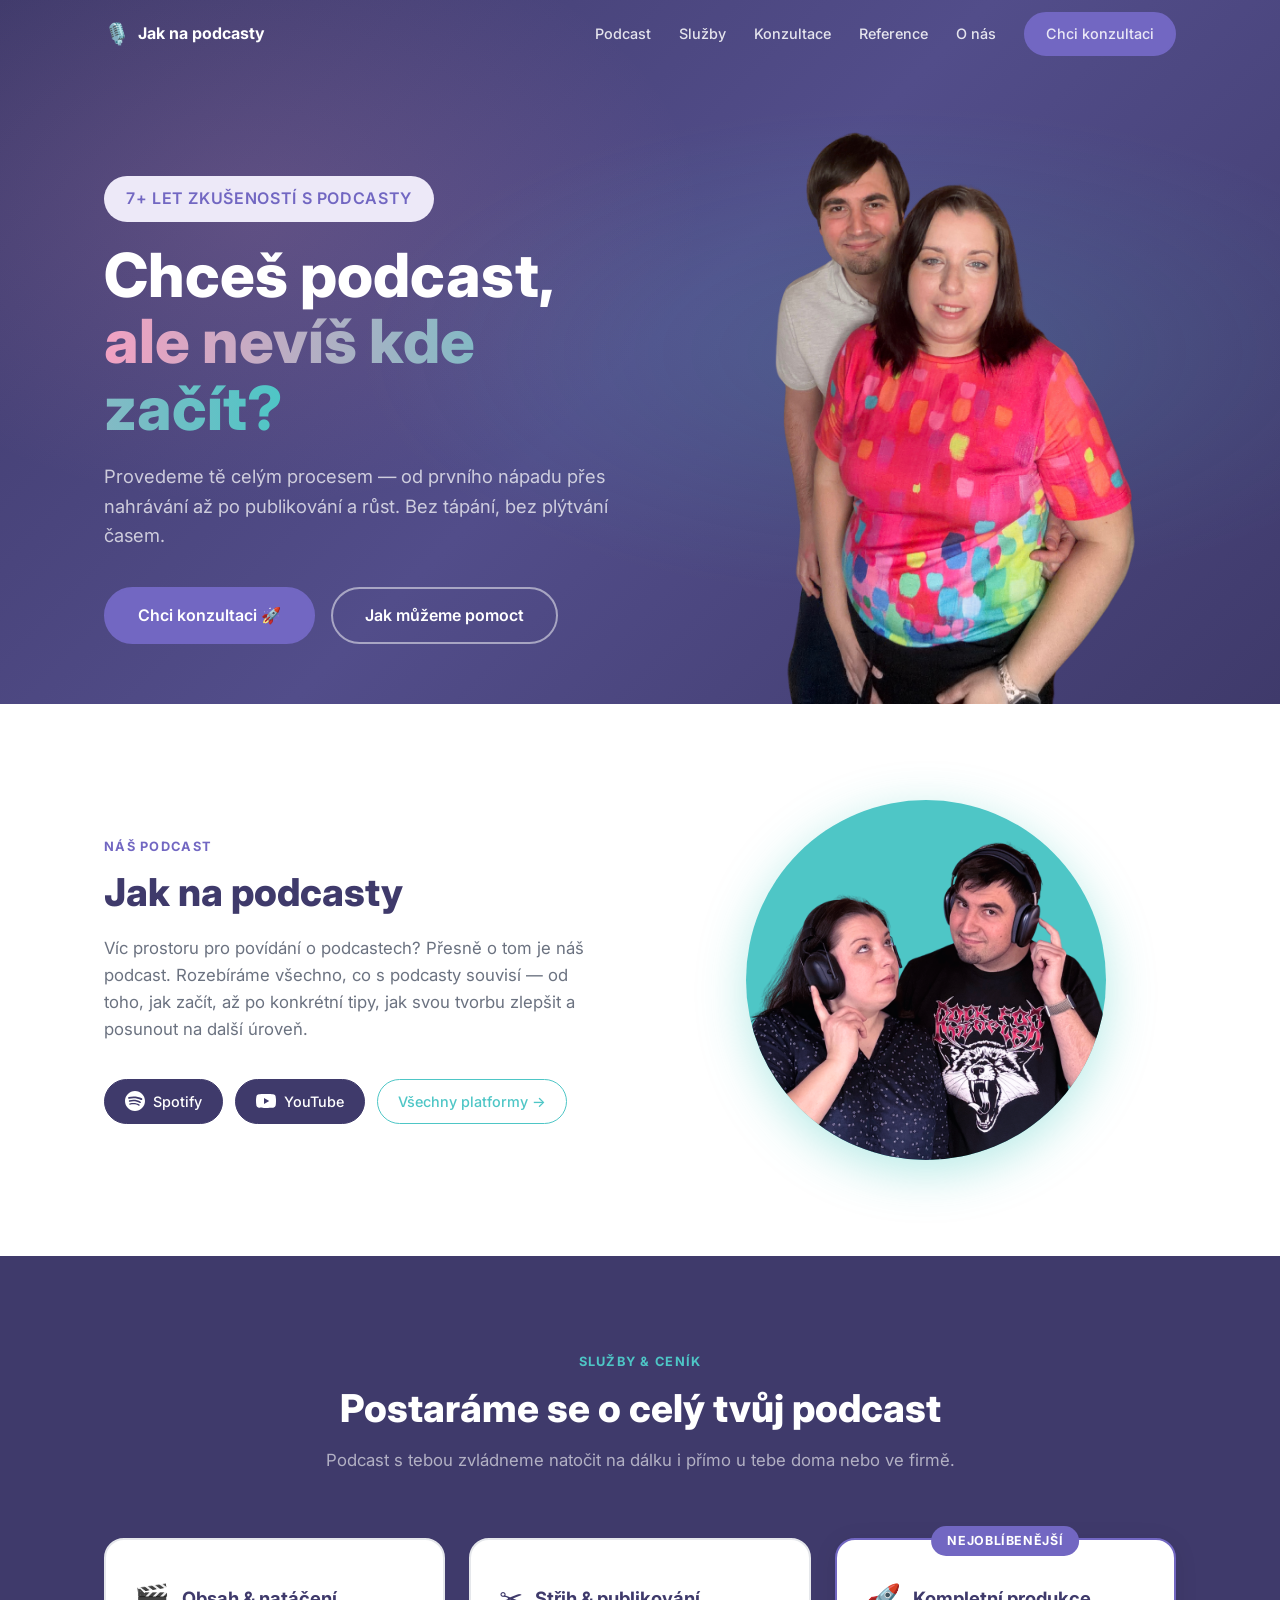
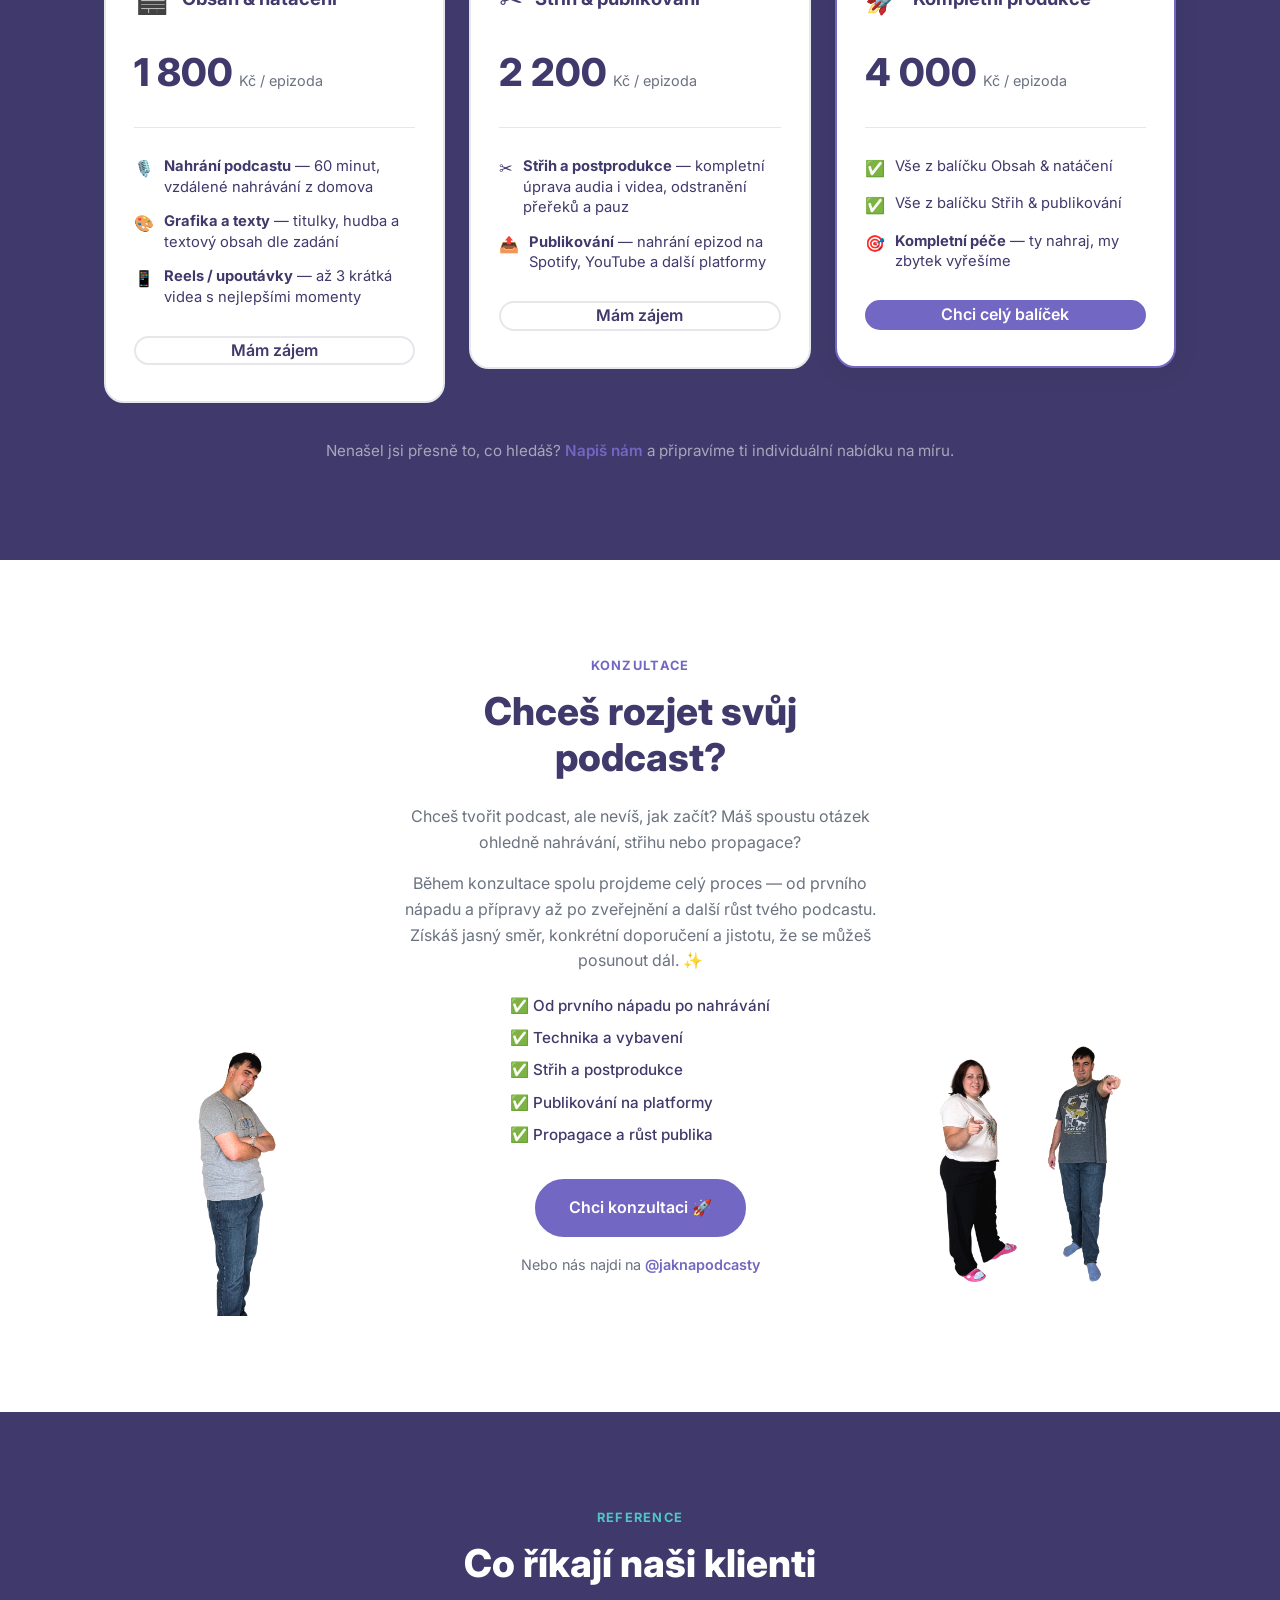
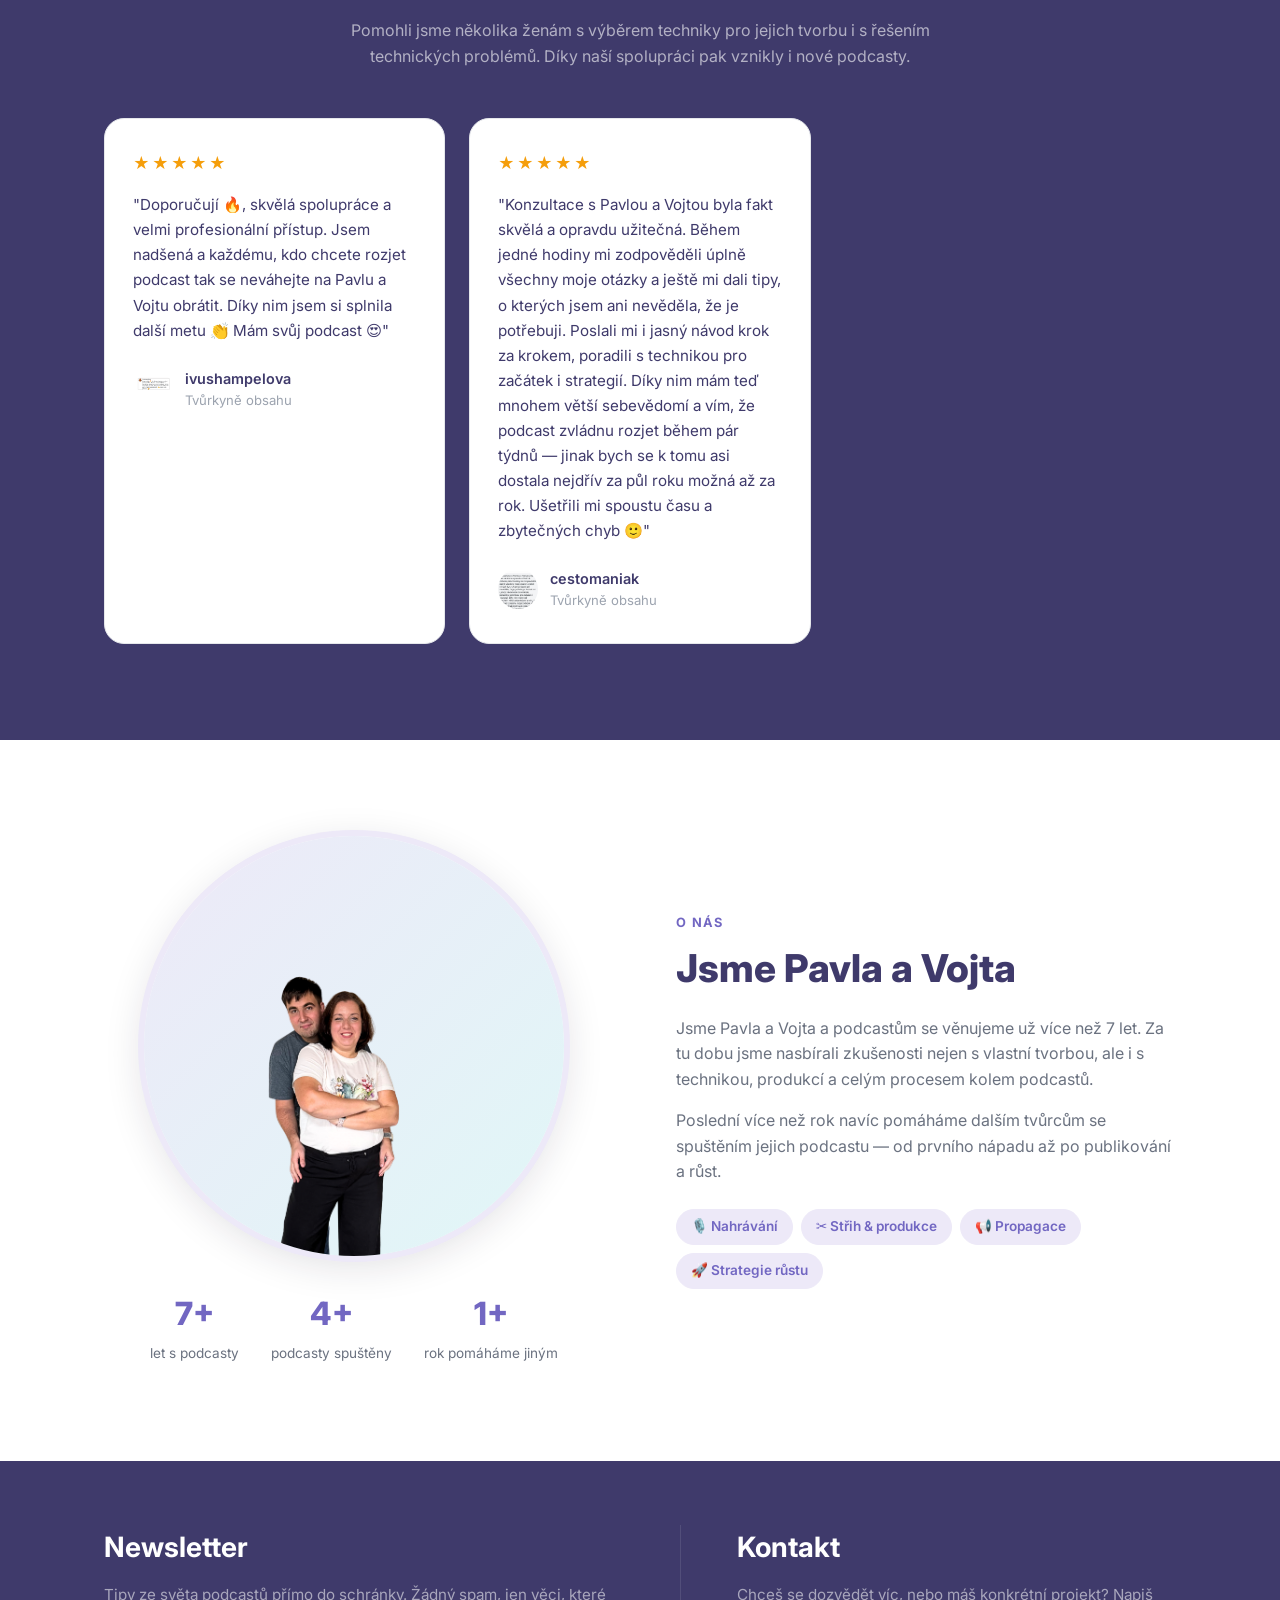
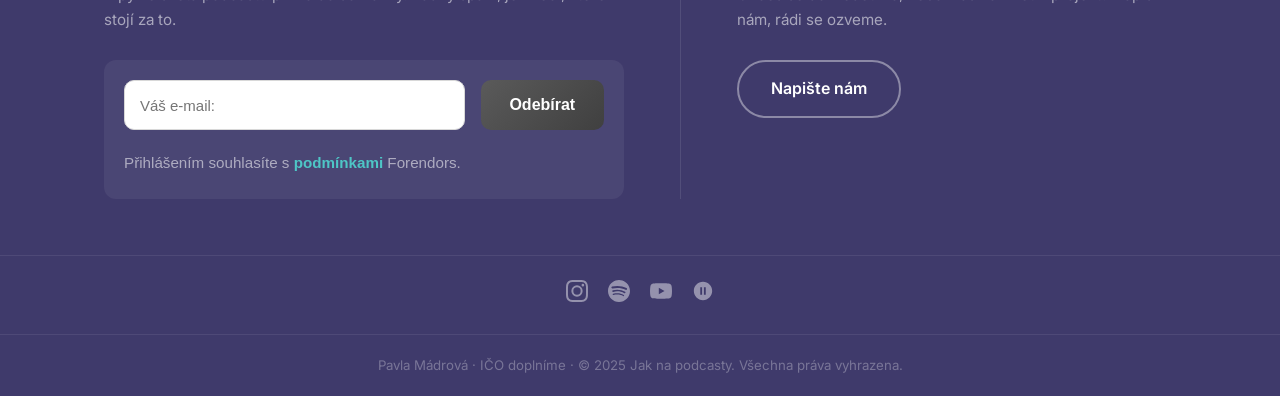
==== commit 51f94a96: "Vyměnit hero fotku, opravit layout a mobilní zobrazení - Nahradit hero fotku za podcast-duo-2.png be" ====
--- a/index.html
+++ b/index.html
@@ -20,7 +20,7 @@
   <link rel="preconnect" href="https://fonts.gstatic.com" crossorigin />
   <link href="https://fonts.googleapis.com/css2?family=Inter:wght@400;500;600;700;800&display=swap" rel="stylesheet" />
 
-  <link rel="stylesheet" href="style.css?v=3" />
+  <link rel="stylesheet" href="style.css?v=9" />
 </head>
 <body>
 
@@ -63,7 +63,7 @@
       </div>
       <div class="hero__visual">
         <div class="hero__photo-wrap">
-          <img src="assets/pavla-vojta.png" alt="Pavla a Vojta — Jak na podcasty" class="hero__photo" />
+          <img src="assets/podcast-duo-2.png" alt="Pavla a Vojta — Jak na podcasty" class="hero__photo" />
         </div>
       </div>
     </div>
@@ -339,7 +339,7 @@
         <h3 class="footer__heading">Newsletter</h3>
         <p>Tipy ze světa podcastů přímo do schránky. Žádný spam, jen věci, které stojí za to.</p>
         <div class="footer__embed-wrap">
-          <div class="pew"><style>.pe .pb,.pew{display:flex}@media (min-width:480px){.pe{min-width:480px;max-width:800px;width:unset!important}.pe .iw{width:100%}.pe .pf{display:flex;align-items:flex-start;gap:1em}.pe .pf input[type=email]{min-width:340px}.pe button{margin:0!important;height:50px;width:fit-content!important}.pe .pb a{line-height:1em!important}}.pew{justify-content:center;align-items:center;width:100%;height:100%}.pew *{box-sizing:border-box}.pe{width:230px;font-family:'Nunito Sans',sans-serif}.pe .pf{margin-bottom:1em}.pe input[type=email]{width:100%;height:50px;font-size:15px;padding:15px;border:1px solid #d8d8d8;border-radius:10px}.pe .iw.he{border-radius:10px;background:#cb0000;text-align:center}.pe .iw.he input{border-color:#cb0000}.pe .iw.he p.error{padding:5px 14px;margin:0;color:#fff;font-size:13px}.pe button{color:#fff;font-size:16px;font-weight:600;width:100%;border:none;border-radius:10px;padding:.85rem 1.8rem;background-size:200% auto;background-image:linear-gradient(-45deg,#2d2d2d 0,#5a5a5a 100%);white-space:nowrap;cursor:pointer;margin-top:10px}.pe .info,.pe a{color:#1f1f1f}.pe .info{padding:20px 15px;border-radius:10px;background:rgba(255,255,255,.4)}.pe p{line-height:17px;margin:0}.pe p+p{margin-top:16px}.pe .pb{font-size:12px;opacity:.7;align-items:center;gap:5px}.pe .pb svg{width:90px}.pe .pb a{line-height:normal}.pe .success{padding:15px;background:#d8ffe2;border-radius:10px;font-size:15px;line-height:22px;margin-bottom:10px}</style> <div id="forendorsEmbedContainer" class="pe"> <form id="forendorsEmbedForm" class="pf"> <div class="iw"> <input type="email" name="email" placeholder="Váš e&#8209;mail:" required> </div><button type="submit">Odebírat</button> </form> <div class="info"> <p class="agreement"> Vyplněním e&#8209;mailu se přihlašujete k obsahovému newsletteru tvůrce a souhlasíte s <a href="https://www.forendors.cz/vop" target="_blank" rel="noopener noreferrer">obchodními podmínkami</a>. </p><p class="pb"> <span>Powered by </span> <a href="https://www.forendors.cz" target="_blank" rel="noopener noreferrer"> <svg version="1.1" viewBox="0 0 372.01 62.19" xmlns="http://www.w3.org/2000/svg" xmlns:xlink="http://www.w3.org/1999/xlink"> <defs> <style>.cls-1{fill: url(#logo-gradient_2-2);}.cls-1, .cls-2, .cls-3{stroke-width: 0px;}.cls-2{fill: url(#logo-gradient_2);}.cls-3{fill: #1f1f1f;}</style> <linearGradient id="logo-gradient_2" x1="80.49" x2="137.96" y1="167.12" y2="109.23" gradientUnits="userSpaceOnUse"> <stop stop-color="#e51139" offset="0"/> <stop stop-color="#f6ad12" offset="1"/> </linearGradient> <linearGradient id="logo-gradient_2-2" x1="72.53" x2="135.02" y1="167.35" y2="104.39" gradientTransform="translate(-79.99,-104.9)" xlink:href="#logo-gradient_2"/> <linearGradient id="linearGradient974" x1="80.49" x2="137.96" y1="167.12" y2="109.23" gradientTransform="translate(-79.99,-104.9)" gradientUnits="userSpaceOnUse" xlink:href="#logo-gradient_2"/> </defs> <path class="cls-3" d="m119.73 54.5c3.37 0 6.64-0.99 9.48-2.87 4.83-3.2 7.71-8.54 7.7-14.29 0.05-5.67-2.8-10.97-7.61-14.17-2.87-1.91-6.19-2.93-9.58-2.93-2.28 0-4.5 0.45-6.6 1.35-6.32 2.64-10.51 8.97-10.45 15.74-0.04 6.84 4.15 13.2 10.44 15.82 2.11 0.89 4.33 1.35 6.61 1.35zm-9.86-17.16c-0.02-3.31 1.56-6.27 4.34-8.12 1.66-1.11 3.59-1.7 5.57-1.7 1.32 0 2.61 0.26 3.84 0.77 3.71 1.55 6.01 5.02 6.02 9.07 0 4.06-2.3 7.55-6.02 9.1-1.23 0.51-2.52 0.77-3.84 0.77-1.98 0-3.9-0.59-5.55-1.7-2.78-1.87-4.37-4.86-4.35-8.2z"/> <path class="cls-3" d="m158.25 27.37c2.02 0 3.67-1.65 3.67-3.67v-3.6h-3.79c-6.75 0-13.06 4.18-15.7 10.4-0.89 2.05-1.34 4.3-1.34 6.68v17.16h3.53c2.1 0 3.81-1.71 3.81-3.81v-13.35c0-1.35 0.26-2.64 0.76-3.82 1.5-3.58 5.1-5.99 8.94-5.99h0.11z"/> <path class="cls-3" d="m182.91 54.02c2.24 0 4.44-0.4 6.53-1.2 3.93-1.5 8.05-6.33 8.23-6.53l0.08-0.09-2.14-1.73c-0.79-0.64-1.79-0.99-2.82-0.99-1.11 0-2.16 0.4-2.96 1.14-2.07 1.9-4.38 2.9-6.67 2.9-1.29 0-2.61-0.31-3.91-0.93l-0.54-0.26 0.42-0.43 17.92-18.03-0.05-0.08c-2.84-4.22-7.39-6.91-12.48-7.4-0.54-0.05-1.08-0.08-1.62-0.08-4.52 0-8.76 1.76-11.94 4.96-3.11 3.01-4.89 7.35-4.9 11.91 0 4.59 1.77 8.96 4.88 12 2.99 3.07 7.35 4.82 11.97 4.82zm-7.07-23.92c1.8-1.86 4.34-2.92 6.99-2.92 1.3 0 2.56 0.25 3.75 0.74l0.6 0.24-0.46 0.45c-3.53 3.48-8.41 8.33-12.44 12.38l-0.45 0.46-0.24-0.6c-1.49-3.69-0.59-8.01 2.25-10.75z"/> <path class="cls-3" d="m219.63 20.17h-0.3c-6.72 0-12.99 4.18-15.6 10.41-0.89 2.05-1.34 4.3-1.34 6.67v17.15h3.46c2.1 0 3.81-1.71 3.81-3.81v-13.35c-0.02-2.6 1.01-5.07 2.88-6.95 1.75-1.8 4.27-2.84 6.92-2.85h0.03c2.67 0 5.22 1.04 7.01 2.86 1.87 1.87 2.89 4.34 2.87 6.94v13.34c0 2.1 1.71 3.81 3.81 3.81h3.46v-17.15c0-2.37-0.45-4.62-1.34-6.67-2.66-6.23-8.96-10.41-15.66-10.41z"/> <path class="cls-3" d="m273.78 43.82c0.89-2.08 1.33-4.31 1.33-6.64v-30.56h-2.72c-2.51 0-4.55 2.04-4.55 4.55v8.94h-9.81c-2.33 0-4.56 0.45-6.63 1.33-6.38 2.66-10.61 8.99-10.53 15.74-0.02 5.74 2.86 11.08 7.69 14.28 2.84 1.89 6.13 2.89 9.5 2.89 2.28 0 4.5-0.45 6.6-1.34 4.09-1.73 7.33-4.99 9.11-9.18zm-5.93-16.02v9.39c0 1.35-0.26 2.65-0.77 3.86-1.48 3.6-5.08 6.03-8.96 6.03h-0.09v-0.43 0.43c-4.06 0-7.55-2.32-9.11-6.05-1.57-3.75-0.77-7.88 2.09-10.78 1.82-1.83 4.37-2.87 6.98-2.87h0.04 9.39 0.43v0.43z"/> <path class="cls-3" d="m313.6 37.34c0.05-5.67-2.8-10.97-7.61-14.17-2.87-1.91-6.19-2.93-9.58-2.93-2.28 0-4.5 0.45-6.6 1.35-6.32 2.64-10.51 8.97-10.45 15.74-0.04 6.84 4.15 13.2 10.44 15.82 2.11 0.89 4.33 1.35 6.61 1.35 3.37 0 6.64-0.99 9.48-2.87 4.83-3.2 7.71-8.54 7.7-14.29zm-13.3 9.12c-1.23 0.51-2.52 0.77-3.84 0.77-1.98 0-3.9-0.59-5.55-1.7-2.78-1.87-4.37-4.86-4.35-8.2-0.02-3.31 1.56-6.27 4.34-8.12 1.66-1.11 3.59-1.7 5.57-1.7 1.32 0 2.61 0.26 3.84 0.77 3.71 1.55 6.01 5.02 6.02 9.07 0 4.06-2.3 7.55-6.02 9.1z"/> <path class="cls-3" d="m334.48 27.37h0.1c2.02 0 3.67-1.65 3.67-3.67v-3.6h-3.79c-6.75 0-13.06 4.18-15.7 10.4-0.89 2.05-1.34 4.3-1.34 6.68v17.16h3.53c2.1 0 3.81-1.71 3.81-3.81v-13.35c0-1.35 0.26-2.64 0.76-3.82 1.5-3.58 5.1-5.99 8.95-5.99z"/> <path class="cls-3" d="m94.34 11.03 0.04-0.02c0.92-0.45 2.17-0.69 3.9-0.74 1.97-0.07 3.51-1.68 3.51-3.67v-3.58l-0.27-0.03c-0.69-0.07-1.4-0.11-2.09-0.11-7.39 0-14.09 4.12-17.05 10.51-1.36 2.93-1.55 10.48-1.56 10.8l0.13 15.8c-0.09 5.06-0.88 10.48-6.02 12.46l-0.04 0.02c-0.47 0.23-1.03 0.4-1.7 0.53-1.77 0.33-3.06 1.91-3.06 3.75v3.84h0.31c7.23-0.23 13.54-4.25 16.44-10.5 1.35-2.91 1.42-10.08 1.42-10.38v-0.73-8.07-0.42h6.19c2.02 0 3.67-1.65 3.67-3.67v-3.6h-9.86v-0.44c0.16-4.45 0.97-9.81 6.02-11.75z"/> <path class="cls-3" d="m372 45.04c0.22-7.94-7.61-9.65-13.33-10.9-8.12-1.77-9.29-2.67-9.35-5.05-0.01-0.63 0.23-1.22 0.72-1.71 1.11-1.14 3.5-1.79 6.55-1.79h0.1c2.34 0.01 5.67 0.36 7.51 3.23 0.92 1.43 2.61 2.32 4.43 2.32h2.79c-0.34-6.85-6.29-11.59-14.63-11.59h-0.21c-7.93 0.08-13.67 4.09-13.65 9.55 0.01 3.65 1.51 6.33 4.57 8.18 2.77 1.67 6.51 2.48 9.8 3.1 6.99 1.32 8.36 2.69 8.31 4.48-0.06 2.12-3.6 3.23-7.07 3.23h-0.23c-3.7-0.06-7.25-1.29-8.84-3.07-1.03-1.15-2.44-1.81-3.87-1.82h-3.45c0.28 7.25 8.21 11.17 16.07 11.29h0.38c7.87 0 13.25-3.8 13.41-9.45z"/> <path class="cls-2" d="m0.02 49.75v12.44h3c6.87 0 12.44-5.57 12.44-12.44 0-6.11 4.96-11.07 11.07-11.07h15.85c6.87 0 12.44-5.57 12.44-12.44v-3h-28.3c-14.65 0-26.52 11.87-26.52 26.52z" fill="url(#linearGradient974)"/> <path class="cls-1" d="m47.28 0c-4.68 0-8.47 3.79-8.47 8.47v7.07h7.56c4.68 0 8.47-3.79 8.47-8.47v-7.07z" fill="url(#logo-gradient_2-2)"/> </svg> </a> </p></div></div><script>const PckConstants={EmailError:"Zadejte platnou e&#8209;mailovou adresu.",BaseApiUrl:"https://api.forendors.cz",GeneralErrorMessage:"Nepovedlo se vás přihlásit k odběru newsletteru :(",Handle:"jaknapodcasty"};class ForendorsEmbed{constructor(){if(this.container=document.getElementById("forendorsEmbedContainer"),null===this.container){console.error("Invalid Forendors embed code.");return}this.form=document.getElementById("forendorsEmbedForm"),this.form.addEventListener("submit",e=>{e.preventDefault(),e.stopImmediatePropagation(),this._formSubmit()})}async _formSubmit(){this._showError(null);let e=this._getEmail();try{let t=await fetch(`${PckConstants.BaseApiUrl}/newsletter/subscribe-public`,{method:"POST",headers:{Accept:"application/json","Content-Type":"application/json"},body:JSON.stringify({handle:PckConstants.Handle,email:e})});if(200!==t.status){try{let s=await t.json();if(void 0!==s.message&&""!==s.message){this._showError(s.message);return}}catch{}this._showError(PckConstants.GeneralErrorMessage);return}let r=await t.json();this._showSuccess(r.message)}catch(i){console.error(i)}}_showError(e){let t=this.form.querySelector("div.iw");if(null===e){t.classList.remove("he");let s=t.querySelector("p.error");null!==s&&s.remove()}else{t.classList.add("he");let r=document.createElement("p");r.classList.add("error"),r.innerHTML=e,t.appendChild(r)}}_getEmail(){return this.form.querySelector('input[type="email"]').value}_showSuccess(e){let t=document.createElement("div");t.innerHTML=e,t.classList.add("success"),this.form.remove(),this.container.prepend(t)}}const forendorsEmbed=new ForendorsEmbed;</script> </div>
+          <div class="pew"><style>.pe .pb,.pew{display:flex}@media (min-width:480px){.pe{min-width:480px;max-width:800px;width:unset!important}.pe .iw{width:100%}.pe .pf{display:flex;align-items:flex-start;gap:1em}.pe .pf input[type=email]{min-width:340px}.pe button{margin:0!important;height:50px;width:fit-content!important}.pe .pb a{line-height:1em!important}}.pew{justify-content:center;align-items:center;width:100%;height:100%}.pew *{box-sizing:border-box}.pe{width:230px;font-family:'Nunito Sans',sans-serif}.pe .pf{margin-bottom:1em}.pe input[type=email]{width:100%;height:50px;font-size:15px;padding:15px;border:1px solid #d8d8d8;border-radius:10px}.pe .iw.he{border-radius:10px;background:#cb0000;text-align:center}.pe .iw.he input{border-color:#cb0000}.pe .iw.he p.error{padding:5px 14px;margin:0;color:#fff;font-size:13px}.pe button{color:#fff;font-size:16px;font-weight:600;width:100%;border:none;border-radius:10px;padding:.85rem 1.8rem;background-size:200% auto;background-image:linear-gradient(-45deg,#2d2d2d 0,#5a5a5a 100%);white-space:nowrap;cursor:pointer;margin-top:10px}.pe .info,.pe a{color:#1f1f1f}.pe .info{padding:20px 15px;border-radius:10px;background:rgba(255,255,255,.4)}.pe p{line-height:17px;margin:0}.pe p+p{margin-top:16px}.pe .pb{font-size:12px;opacity:.7;align-items:center;gap:5px}.pe .pb svg{width:90px}.pe .pb a{line-height:normal}.pe .success{padding:15px;background:#d8ffe2;border-radius:10px;font-size:15px;line-height:22px;margin-bottom:10px}</style> <div id="forendorsEmbedContainer" class="pe"> <form id="forendorsEmbedForm" class="pf"> <div class="iw"> <input type="email" name="email" placeholder="Váš e&#8209;mail:" required> </div><button type="submit">Odebírat</button> </form> <div class="info"> <p class="agreement"> Přihlášením souhlasíte s <a href="https://www.forendors.cz/vop" target="_blank" rel="noopener noreferrer">podmínkami</a> Forendors.</p><p class="pb"> <span>Powered by </span> <a href="https://www.forendors.cz" target="_blank" rel="noopener noreferrer"> <svg version="1.1" viewBox="0 0 372.01 62.19" xmlns="http://www.w3.org/2000/svg" xmlns:xlink="http://www.w3.org/1999/xlink"> <defs> <style>.cls-1{fill: url(#logo-gradient_2-2);}.cls-1, .cls-2, .cls-3{stroke-width: 0px;}.cls-2{fill: url(#logo-gradient_2);}.cls-3{fill: #1f1f1f;}</style> <linearGradient id="logo-gradient_2" x1="80.49" x2="137.96" y1="167.12" y2="109.23" gradientUnits="userSpaceOnUse"> <stop stop-color="#e51139" offset="0"/> <stop stop-color="#f6ad12" offset="1"/> </linearGradient> <linearGradient id="logo-gradient_2-2" x1="72.53" x2="135.02" y1="167.35" y2="104.39" gradientTransform="translate(-79.99,-104.9)" xlink:href="#logo-gradient_2"/> <linearGradient id="linearGradient974" x1="80.49" x2="137.96" y1="167.12" y2="109.23" gradientTransform="translate(-79.99,-104.9)" gradientUnits="userSpaceOnUse" xlink:href="#logo-gradient_2"/> </defs> <path class="cls-3" d="m119.73 54.5c3.37 0 6.64-0.99 9.48-2.87 4.83-3.2 7.71-8.54 7.7-14.29 0.05-5.67-2.8-10.97-7.61-14.17-2.87-1.91-6.19-2.93-9.58-2.93-2.28 0-4.5 0.45-6.6 1.35-6.32 2.64-10.51 8.97-10.45 15.74-0.04 6.84 4.15 13.2 10.44 15.82 2.11 0.89 4.33 1.35 6.61 1.35zm-9.86-17.16c-0.02-3.31 1.56-6.27 4.34-8.12 1.66-1.11 3.59-1.7 5.57-1.7 1.32 0 2.61 0.26 3.84 0.77 3.71 1.55 6.01 5.02 6.02 9.07 0 4.06-2.3 7.55-6.02 9.1-1.23 0.51-2.52 0.77-3.84 0.77-1.98 0-3.9-0.59-5.55-1.7-2.78-1.87-4.37-4.86-4.35-8.2z"/> <path class="cls-3" d="m158.25 27.37c2.02 0 3.67-1.65 3.67-3.67v-3.6h-3.79c-6.75 0-13.06 4.18-15.7 10.4-0.89 2.05-1.34 4.3-1.34 6.68v17.16h3.53c2.1 0 3.81-1.71 3.81-3.81v-13.35c0-1.35 0.26-2.64 0.76-3.82 1.5-3.58 5.1-5.99 8.94-5.99h0.11z"/> <path class="cls-3" d="m182.91 54.02c2.24 0 4.44-0.4 6.53-1.2 3.93-1.5 8.05-6.33 8.23-6.53l0.08-0.09-2.14-1.73c-0.79-0.64-1.79-0.99-2.82-0.99-1.11 0-2.16 0.4-2.96 1.14-2.07 1.9-4.38 2.9-6.67 2.9-1.29 0-2.61-0.31-3.91-0.93l-0.54-0.26 0.42-0.43 17.92-18.03-0.05-0.08c-2.84-4.22-7.39-6.91-12.48-7.4-0.54-0.05-1.08-0.08-1.62-0.08-4.52 0-8.76 1.76-11.94 4.96-3.11 3.01-4.89 7.35-4.9 11.91 0 4.59 1.77 8.96 4.88 12 2.99 3.07 7.35 4.82 11.97 4.82zm-7.07-23.92c1.8-1.86 4.34-2.92 6.99-2.92 1.3 0 2.56 0.25 3.75 0.74l0.6 0.24-0.46 0.45c-3.53 3.48-8.41 8.33-12.44 12.38l-0.45 0.46-0.24-0.6c-1.49-3.69-0.59-8.01 2.25-10.75z"/> <path class="cls-3" d="m219.63 20.17h-0.3c-6.72 0-12.99 4.18-15.6 10.41-0.89 2.05-1.34 4.3-1.34 6.67v17.15h3.46c2.1 0 3.81-1.71 3.81-3.81v-13.35c-0.02-2.6 1.01-5.07 2.88-6.95 1.75-1.8 4.27-2.84 6.92-2.85h0.03c2.67 0 5.22 1.04 7.01 2.86 1.87 1.87 2.89 4.34 2.87 6.94v13.34c0 2.1 1.71 3.81 3.81 3.81h3.46v-17.15c0-2.37-0.45-4.62-1.34-6.67-2.66-6.23-8.96-10.41-15.66-10.41z"/> <path class="cls-3" d="m273.78 43.82c0.89-2.08 1.33-4.31 1.33-6.64v-30.56h-2.72c-2.51 0-4.55 2.04-4.55 4.55v8.94h-9.81c-2.33 0-4.56 0.45-6.63 1.33-6.38 2.66-10.61 8.99-10.53 15.74-0.02 5.74 2.86 11.08 7.69 14.28 2.84 1.89 6.13 2.89 9.5 2.89 2.28 0 4.5-0.45 6.6-1.34 4.09-1.73 7.33-4.99 9.11-9.18zm-5.93-16.02v9.39c0 1.35-0.26 2.65-0.77 3.86-1.48 3.6-5.08 6.03-8.96 6.03h-0.09v-0.43 0.43c-4.06 0-7.55-2.32-9.11-6.05-1.57-3.75-0.77-7.88 2.09-10.78 1.82-1.83 4.37-2.87 6.98-2.87h0.04 9.39 0.43v0.43z"/> <path class="cls-3" d="m313.6 37.34c0.05-5.67-2.8-10.97-7.61-14.17-2.87-1.91-6.19-2.93-9.58-2.93-2.28 0-4.5 0.45-6.6 1.35-6.32 2.64-10.51 8.97-10.45 15.74-0.04 6.84 4.15 13.2 10.44 15.82 2.11 0.89 4.33 1.35 6.61 1.35 3.37 0 6.64-0.99 9.48-2.87 4.83-3.2 7.71-8.54 7.7-14.29zm-13.3 9.12c-1.23 0.51-2.52 0.77-3.84 0.77-1.98 0-3.9-0.59-5.55-1.7-2.78-1.87-4.37-4.86-4.35-8.2-0.02-3.31 1.56-6.27 4.34-8.12 1.66-1.11 3.59-1.7 5.57-1.7 1.32 0 2.61 0.26 3.84 0.77 3.71 1.55 6.01 5.02 6.02 9.07 0 4.06-2.3 7.55-6.02 9.1z"/> <path class="cls-3" d="m334.48 27.37h0.1c2.02 0 3.67-1.65 3.67-3.67v-3.6h-3.79c-6.75 0-13.06 4.18-15.7 10.4-0.89 2.05-1.34 4.3-1.34 6.68v17.16h3.53c2.1 0 3.81-1.71 3.81-3.81v-13.35c0-1.35 0.26-2.64 0.76-3.82 1.5-3.58 5.1-5.99 8.95-5.99z"/> <path class="cls-3" d="m94.34 11.03 0.04-0.02c0.92-0.45 2.17-0.69 3.9-0.74 1.97-0.07 3.51-1.68 3.51-3.67v-3.58l-0.27-0.03c-0.69-0.07-1.4-0.11-2.09-0.11-7.39 0-14.09 4.12-17.05 10.51-1.36 2.93-1.55 10.48-1.56 10.8l0.13 15.8c-0.09 5.06-0.88 10.48-6.02 12.46l-0.04 0.02c-0.47 0.23-1.03 0.4-1.7 0.53-1.77 0.33-3.06 1.91-3.06 3.75v3.84h0.31c7.23-0.23 13.54-4.25 16.44-10.5 1.35-2.91 1.42-10.08 1.42-10.38v-0.73-8.07-0.42h6.19c2.02 0 3.67-1.65 3.67-3.67v-3.6h-9.86v-0.44c0.16-4.45 0.97-9.81 6.02-11.75z"/> <path class="cls-3" d="m372 45.04c0.22-7.94-7.61-9.65-13.33-10.9-8.12-1.77-9.29-2.67-9.35-5.05-0.01-0.63 0.23-1.22 0.72-1.71 1.11-1.14 3.5-1.79 6.55-1.79h0.1c2.34 0.01 5.67 0.36 7.51 3.23 0.92 1.43 2.61 2.32 4.43 2.32h2.79c-0.34-6.85-6.29-11.59-14.63-11.59h-0.21c-7.93 0.08-13.67 4.09-13.65 9.55 0.01 3.65 1.51 6.33 4.57 8.18 2.77 1.67 6.51 2.48 9.8 3.1 6.99 1.32 8.36 2.69 8.31 4.48-0.06 2.12-3.6 3.23-7.07 3.23h-0.23c-3.7-0.06-7.25-1.29-8.84-3.07-1.03-1.15-2.44-1.81-3.87-1.82h-3.45c0.28 7.25 8.21 11.17 16.07 11.29h0.38c7.87 0 13.25-3.8 13.41-9.45z"/> <path class="cls-2" d="m0.02 49.75v12.44h3c6.87 0 12.44-5.57 12.44-12.44 0-6.11 4.96-11.07 11.07-11.07h15.85c6.87 0 12.44-5.57 12.44-12.44v-3h-28.3c-14.65 0-26.52 11.87-26.52 26.52z" fill="url(#linearGradient974)"/> <path class="cls-1" d="m47.28 0c-4.68 0-8.47 3.79-8.47 8.47v7.07h7.56c4.68 0 8.47-3.79 8.47-8.47v-7.07z" fill="url(#logo-gradient_2-2)"/> </svg> </a> </p></div></div><script>const PckConstants={EmailError:"Zadejte platnou e&#8209;mailovou adresu.",BaseApiUrl:"https://api.forendors.cz",GeneralErrorMessage:"Nepovedlo se vás přihlásit k odběru newsletteru :(",Handle:"jaknapodcasty"};class ForendorsEmbed{constructor(){if(this.container=document.getElementById("forendorsEmbedContainer"),null===this.container){console.error("Invalid Forendors embed code.");return}this.form=document.getElementById("forendorsEmbedForm"),this.form.addEventListener("submit",e=>{e.preventDefault(),e.stopImmediatePropagation(),this._formSubmit()})}async _formSubmit(){this._showError(null);let e=this._getEmail();try{let t=await fetch(`${PckConstants.BaseApiUrl}/newsletter/subscribe-public`,{method:"POST",headers:{Accept:"application/json","Content-Type":"application/json"},body:JSON.stringify({handle:PckConstants.Handle,email:e})});if(200!==t.status){try{let s=await t.json();if(void 0!==s.message&&""!==s.message){this._showError(s.message);return}}catch{}this._showError(PckConstants.GeneralErrorMessage);return}let r=await t.json();this._showSuccess(r.message)}catch(i){console.error(i)}}_showError(e){let t=this.form.querySelector("div.iw");if(null===e){t.classList.remove("he");let s=t.querySelector("p.error");null!==s&&s.remove()}else{t.classList.add("he");let r=document.createElement("p");r.classList.add("error"),r.innerHTML=e,t.appendChild(r)}}_getEmail(){return this.form.querySelector('input[type="email"]').value}_showSuccess(e){let t=document.createElement("div");t.innerHTML=e,t.classList.add("success"),this.form.remove(),this.container.prepend(t)}}const forendorsEmbed=new ForendorsEmbed;</script> </div>
         </div>
       </div>
 
--- a/style.css
+++ b/style.css
@@ -166,13 +166,13 @@
 /* --- BADGE --- */
 .badge {
   display: inline-block;
-  font-size: .8rem;
+  font-size: 1rem;
   font-weight: 600;
   letter-spacing: .04em;
   text-transform: uppercase;
   background: var(--rose-light);
   color: var(--rose);
-  padding: 6px 16px;
+  padding: 10px 22px;
   border-radius: 50px;
   margin-bottom: 20px;
 }
@@ -219,7 +219,7 @@
 .hero {
   position: relative;
   background: linear-gradient(135deg, #3f3a6b 0%, #524d8a 50%, #3f3a6b 100%);
-  padding: calc(var(--nav-h) + 80px) 0 0;
+  padding: calc(var(--nav-h) + 48px) 0 0;
   overflow: hidden;
 }
 .hero__bg {
@@ -232,12 +232,14 @@
 .hero__inner {
   position: relative;
   display: grid;
-  grid-template-columns: 1fr auto;
+  grid-template-columns: 1fr 1fr;
   align-items: center;
   gap: 48px;
-  padding-bottom: 80px;
-}
-.hero__content { max-width: 600px; }
+}
+.hero__content {
+  max-width: 600px;
+  padding: 60px 0;
+}
 .hero__title {
   font-size: clamp(2.4rem, 5vw, 3.8rem);
   font-weight: 800;
@@ -266,21 +268,21 @@
 .hero__visual {
   display: flex;
   align-items: flex-end;
-  justify-content: center;
+  justify-content: flex-end;
   align-self: flex-end;
 }
 .hero__photo-wrap {
-  width: 380px;
-  height: 380px;
-  border-radius: 50%;
+  width: 100%;
+  max-width: 750px;
+  height: auto;
+  border-radius: 0 !important;
   overflow: hidden;
-  flex-shrink: 0;
 }
 .hero__photo {
   width: 100%;
-  height: 100%;
-  object-fit: cover;
-  object-position: center top;
+  height: auto;
+  object-fit: contain;
+  object-position: bottom;
   display: block;
 }
 
@@ -631,7 +633,8 @@
   display: grid;
   grid-template-columns: 1fr 1px 1fr;
   gap: 56px;
-  padding: 64px 0 56px;
+  padding-top: 64px;
+  padding-bottom: 56px;
   align-items: start;
 }
 .footer__divider-v {
@@ -655,6 +658,10 @@
   border-radius: var(--radius);
   padding: 20px;
 }
+/* Embed overrides – all sizes */
+.footer .pe .pb         { display: none !important; }
+.footer .pe .info       { background: transparent !important; padding: 8px 0 !important; }
+.footer .pe .info a     { color: var(--teal) !important; font-weight: 700; }
 .footer__contact-btn {
   color: var(--white);
   border-color: rgba(255,255,255,.4);
@@ -693,8 +700,12 @@
    ============================================= */
 
 @media (max-width: 900px) {
-  .hero__inner            { grid-template-columns: 1fr; }
-  .hero__visual           { display: none; }
+  .hero                   { padding-top: calc(var(--nav-h) + 24px); }
+  .hero__inner            { grid-template-columns: 1fr; row-gap: 0; }
+  .hero__visual           { display: flex; justify-content: center; margin-top: 24px; }
+  .hero__photo-wrap       { max-width: 320px; }
+  .hero__content          { padding: 0; }
+  .hero__content .badge   { font-size: 0.72rem; padding: 7px 14px; }
   .onas__grid             { grid-template-columns: 1fr; gap: 48px; }
   .podcast__inner         { grid-template-columns: 1fr; gap: 48px; }
   .pricing__grid          { grid-template-columns: 1fr; max-width: 440px; margin: 0 auto; }
@@ -703,6 +714,43 @@
   .testimonials__grid     { grid-template-columns: 1fr; }
   .footer__top            { grid-template-columns: 1fr; gap: 40px; }
   .footer__divider-v      { display: none; }
+
+  /* Mobile footer – light theme */
+  .footer                 { background: var(--gray-4); }
+  .footer__top            { text-align: center; }
+  .footer__heading        { color: var(--dark); font-size: 2rem; }
+  .footer__col p          { color: var(--gray-1); }
+  .footer__embed-wrap     { background: transparent; padding: 0; }
+  .footer .pew            { display: block; }
+  .footer .pe             { width: 100% !important; }
+  .footer .pe .info       { text-align: center; }
+  .footer .pe .info a     { color: var(--rose) !important; }
+  .footer .pe input[type=email] { border-radius: 50px !important; width: 100% !important; }
+  .footer .pe button      {
+    background: transparent !important;
+    background-image: none !important;
+    border: 2px solid var(--dark) !important;
+    color: var(--dark) !important;
+    border-radius: 50px !important;
+    width: 100% !important;
+    margin-top: 10px !important;
+  }
+  .footer__contact-btn    { color: var(--dark); border-color: rgba(63,58,107,.4); width: 100%; }
+  .footer__contact-btn:hover { background: rgba(63,58,107,.08); border-color: var(--dark); color: var(--dark); }
+  .footer__mid            { border-color: rgba(63,58,107,.1); background: transparent; }
+  .footer__socials a      {
+    background: var(--rose);
+    color: var(--white);
+    border-radius: 50%;
+    width: 54px;
+    height: 54px;
+    display: flex;
+    align-items: center;
+    justify-content: center;
+    transition: background .2s;
+  }
+  .footer__socials a:hover { background: var(--rose-dark); color: var(--white); }
+  .footer__bottom p       { color: var(--gray-2); }
 }
 
 @media (max-width: 768px) {
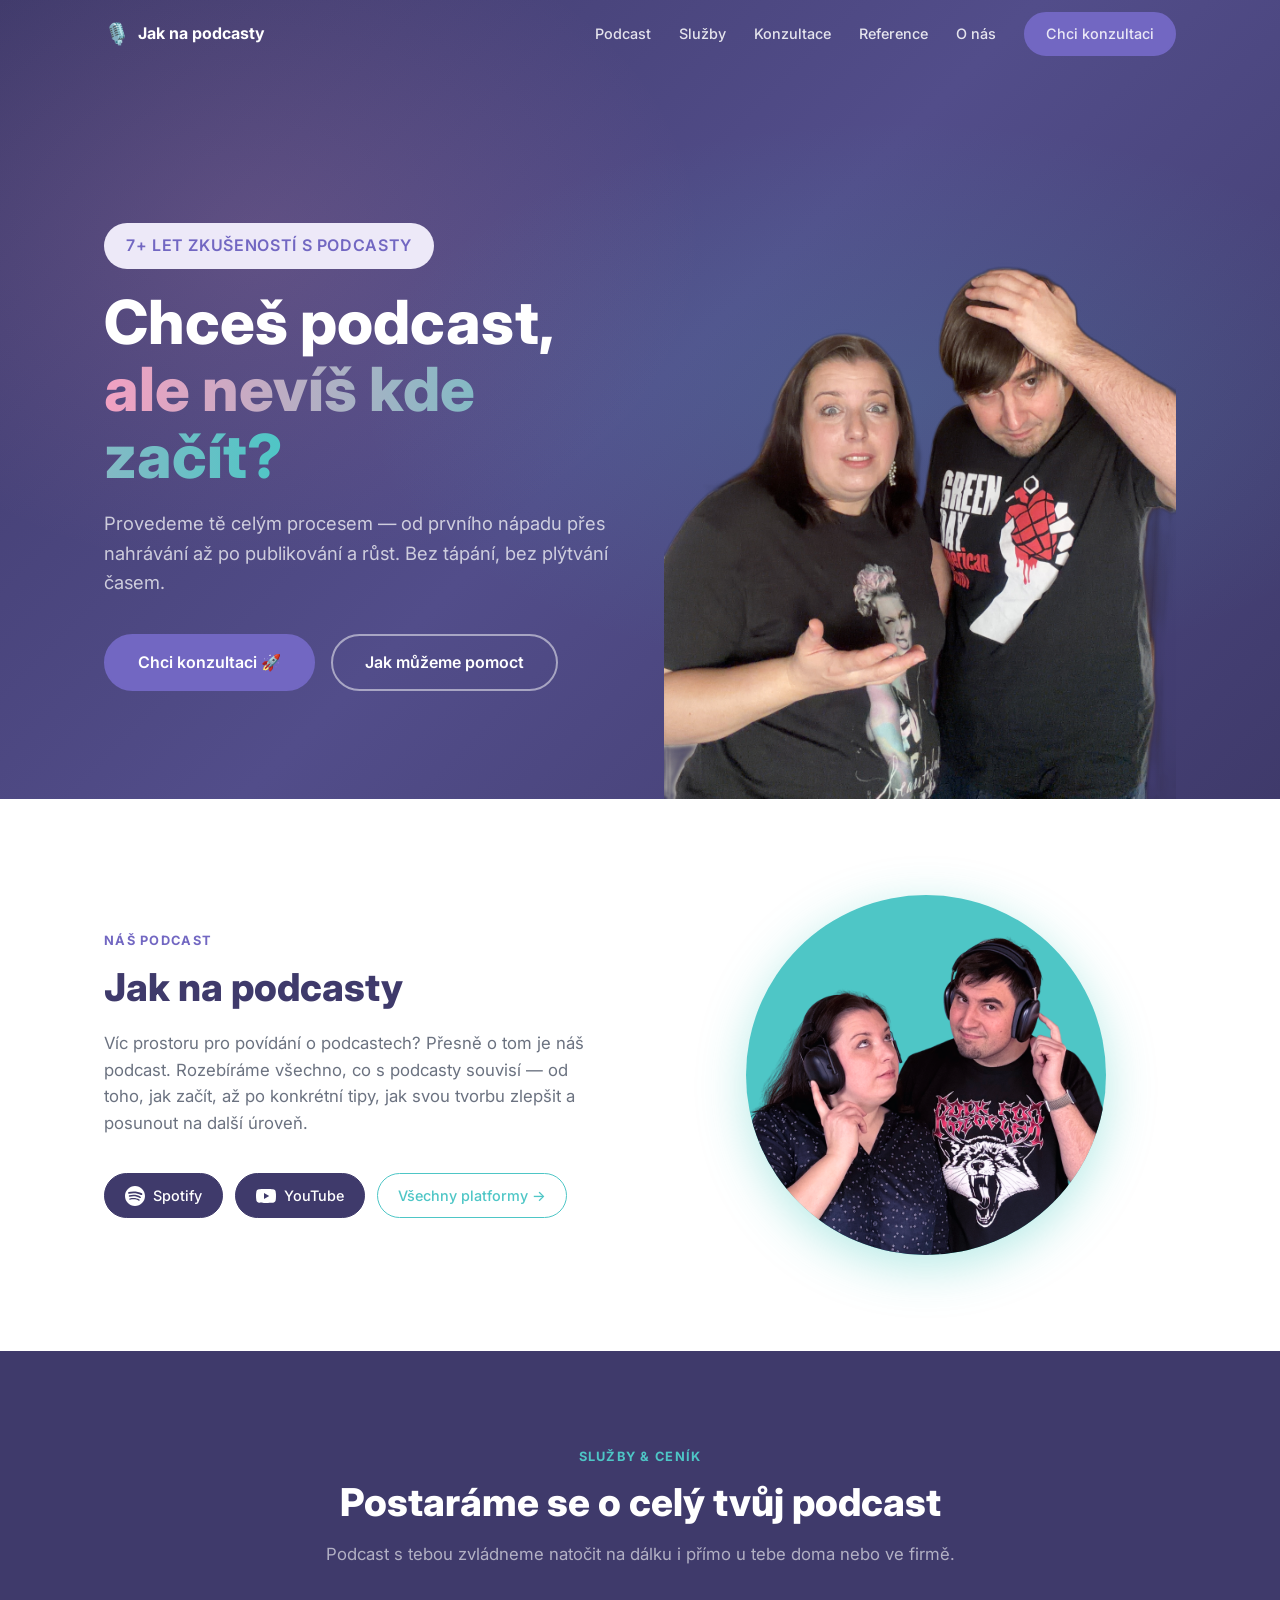
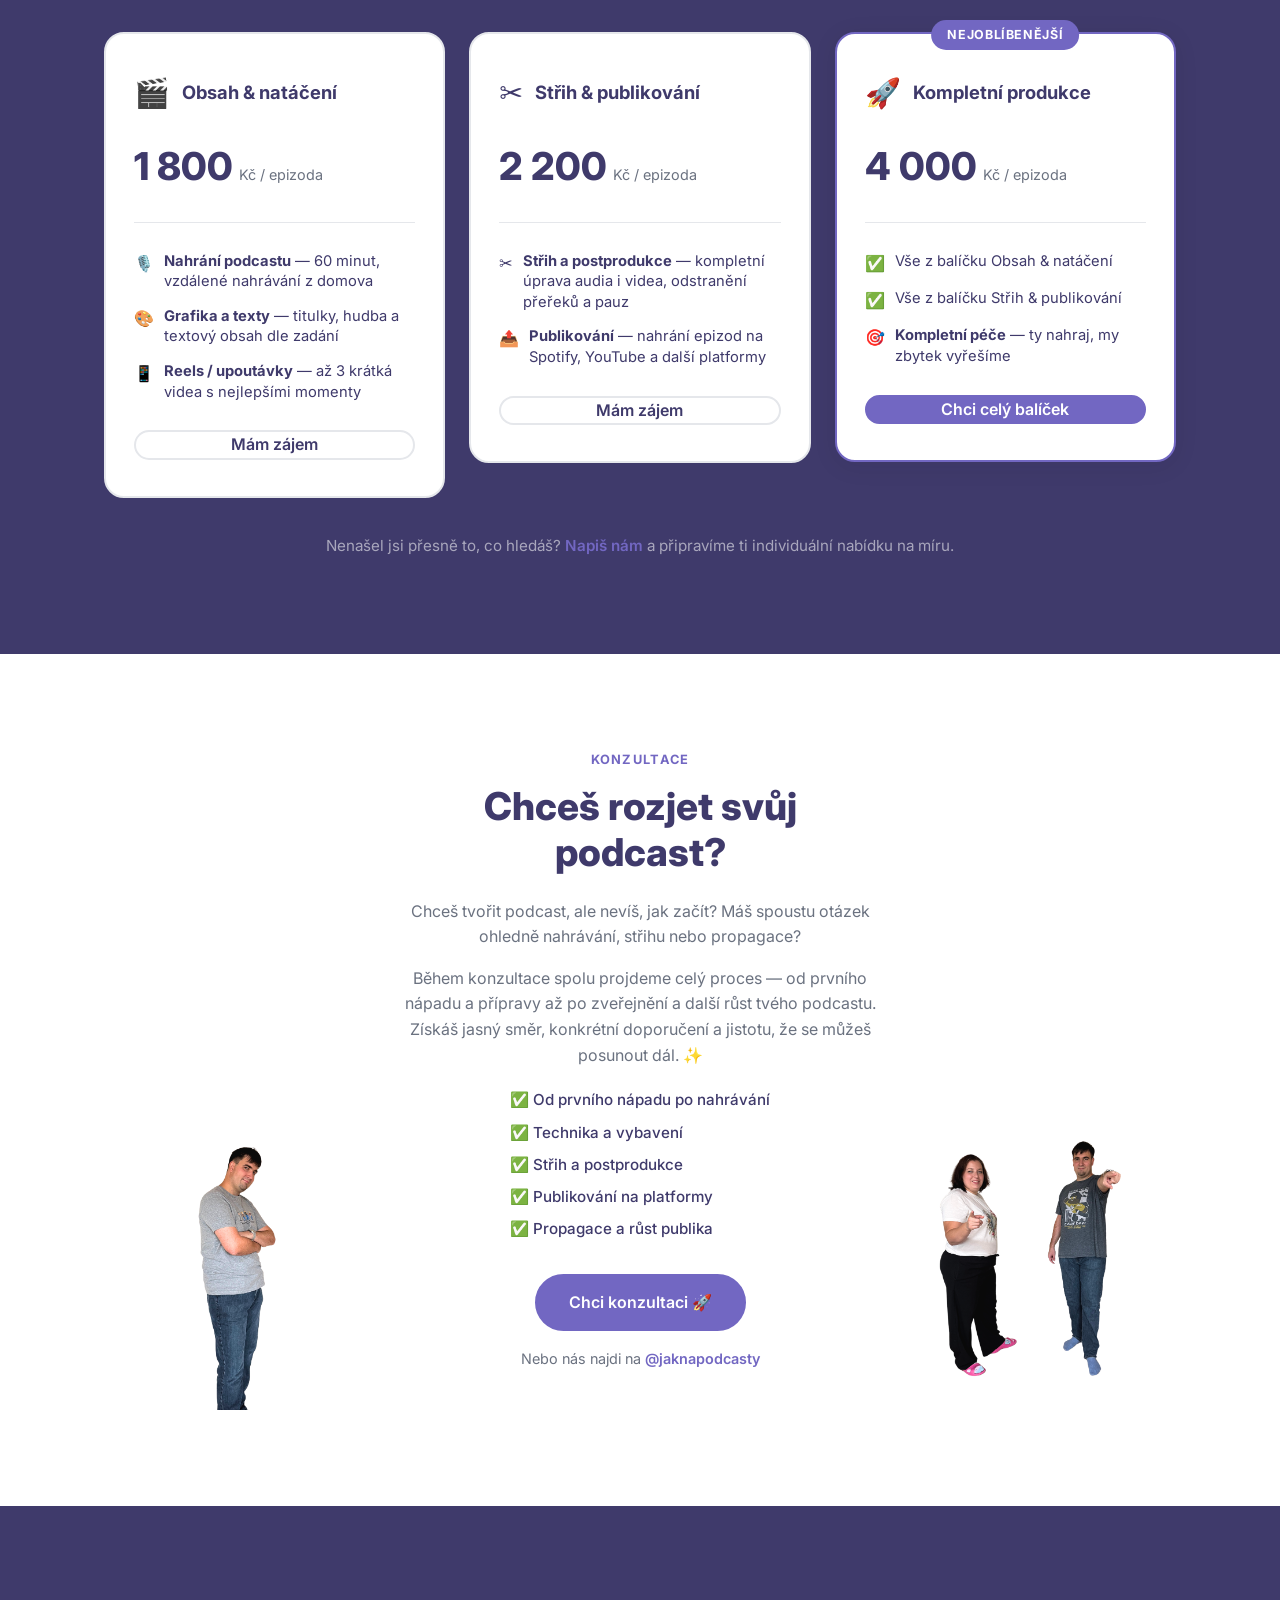
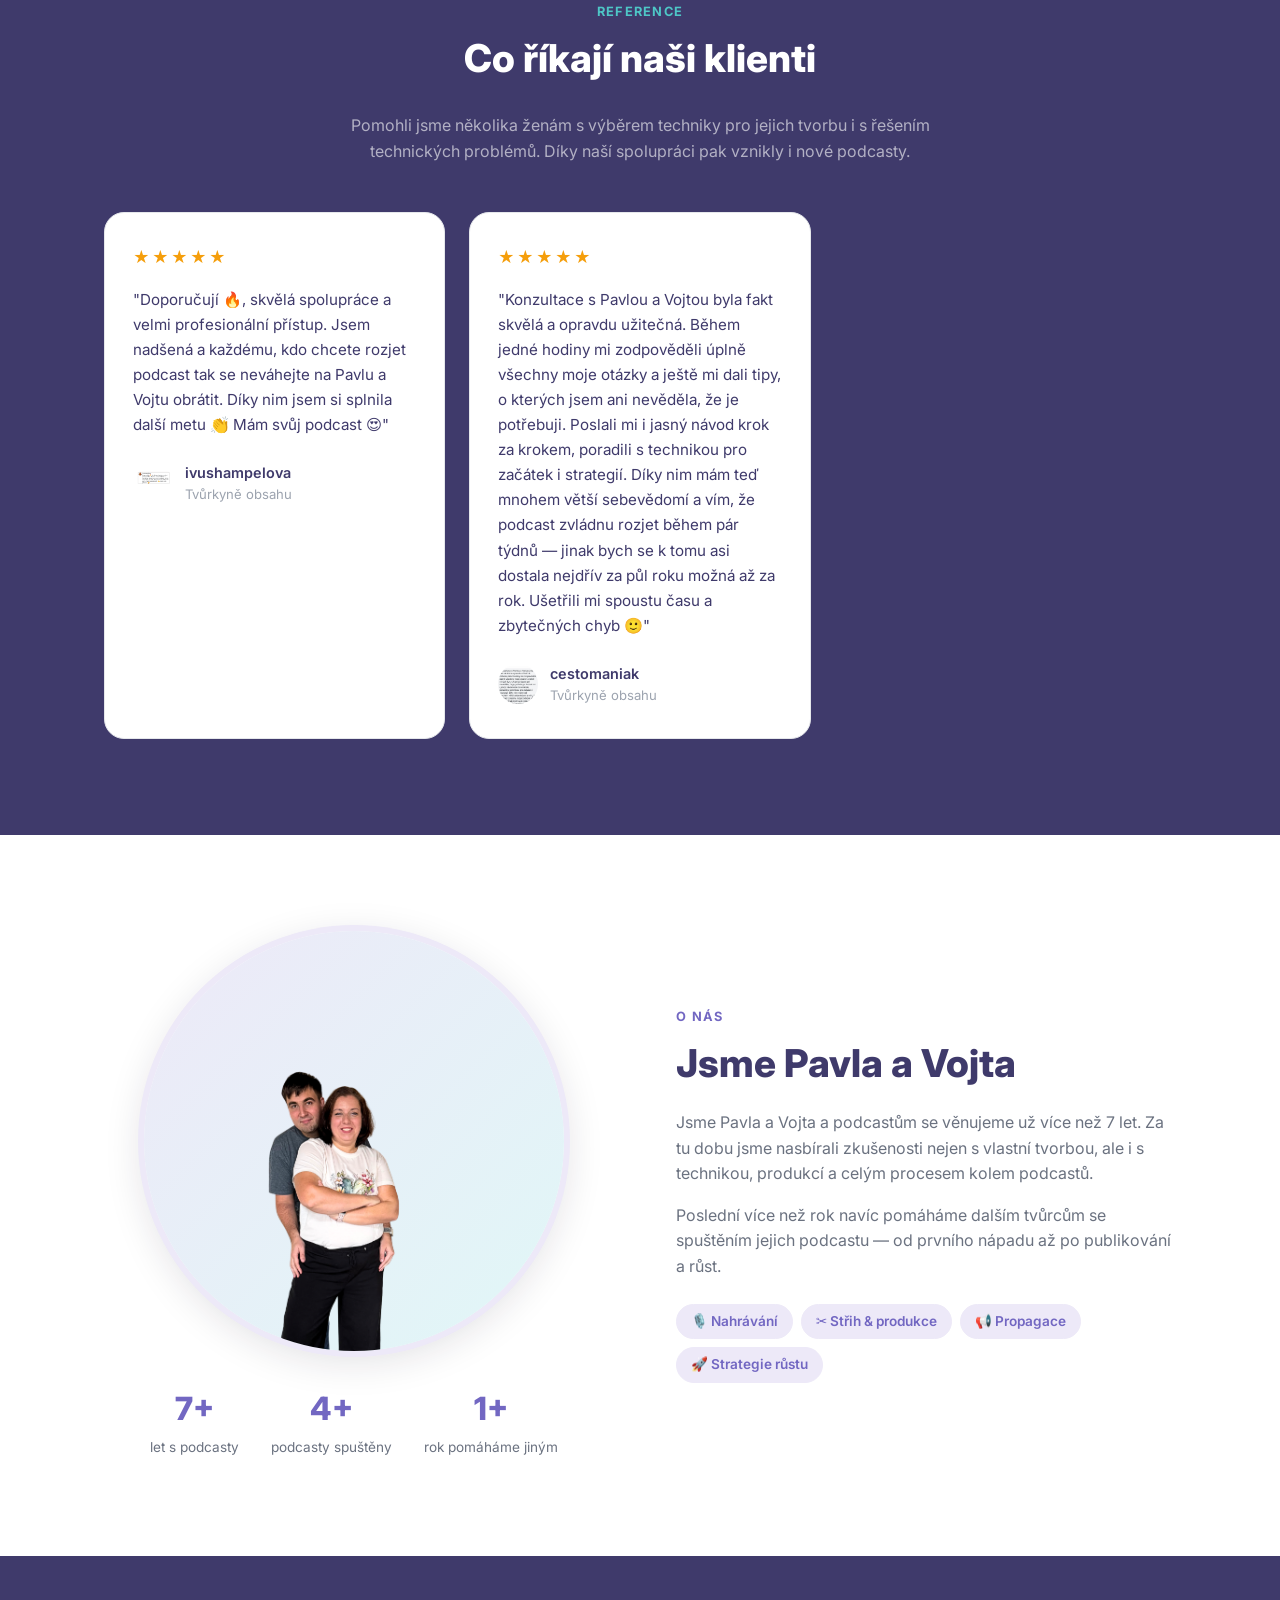
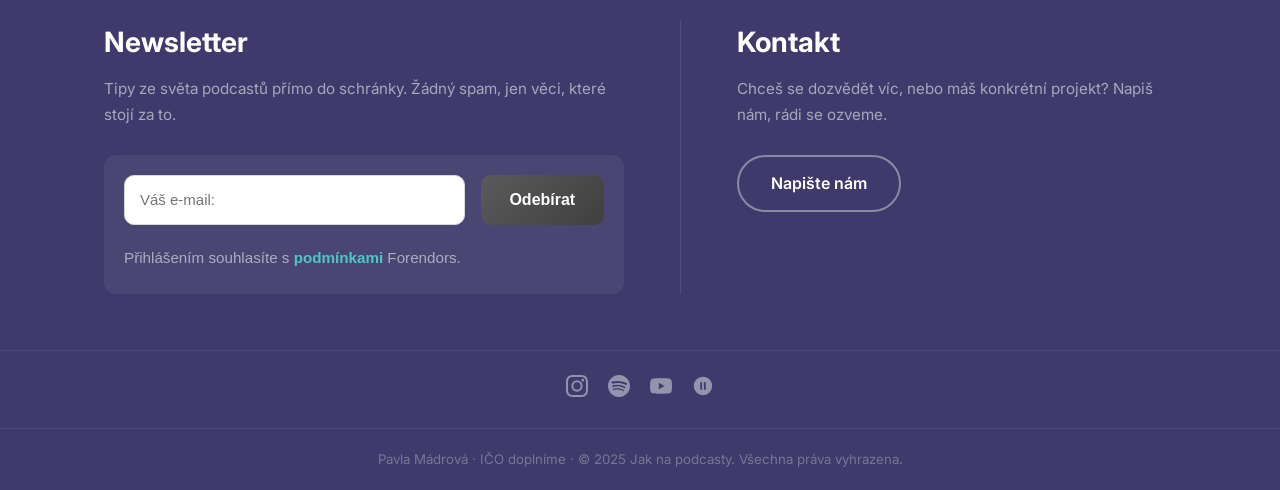
==== commit aa9de350: "Replace hero photo with podcast-duo-3.png Updated the hero section image from podcast-duo-2.png to p" ====
--- a/index.html
+++ b/index.html
@@ -20,7 +20,7 @@
   <link rel="preconnect" href="https://fonts.gstatic.com" crossorigin />
   <link href="https://fonts.googleapis.com/css2?family=Inter:wght@400;500;600;700;800&display=swap" rel="stylesheet" />
 
-  <link rel="stylesheet" href="style.css?v=9" />
+  <link rel="stylesheet" href="style.css?v=11" />
 </head>
 <body>
 
@@ -63,7 +63,7 @@
       </div>
       <div class="hero__visual">
         <div class="hero__photo-wrap">
-          <img src="assets/podcast-duo-2.png" alt="Pavla a Vojta — Jak na podcasty" class="hero__photo" />
+          <img src="assets/podcast-duo-3.png" alt="Pavla a Vojta — Jak na podcasty" class="hero__photo" />
         </div>
       </div>
     </div>
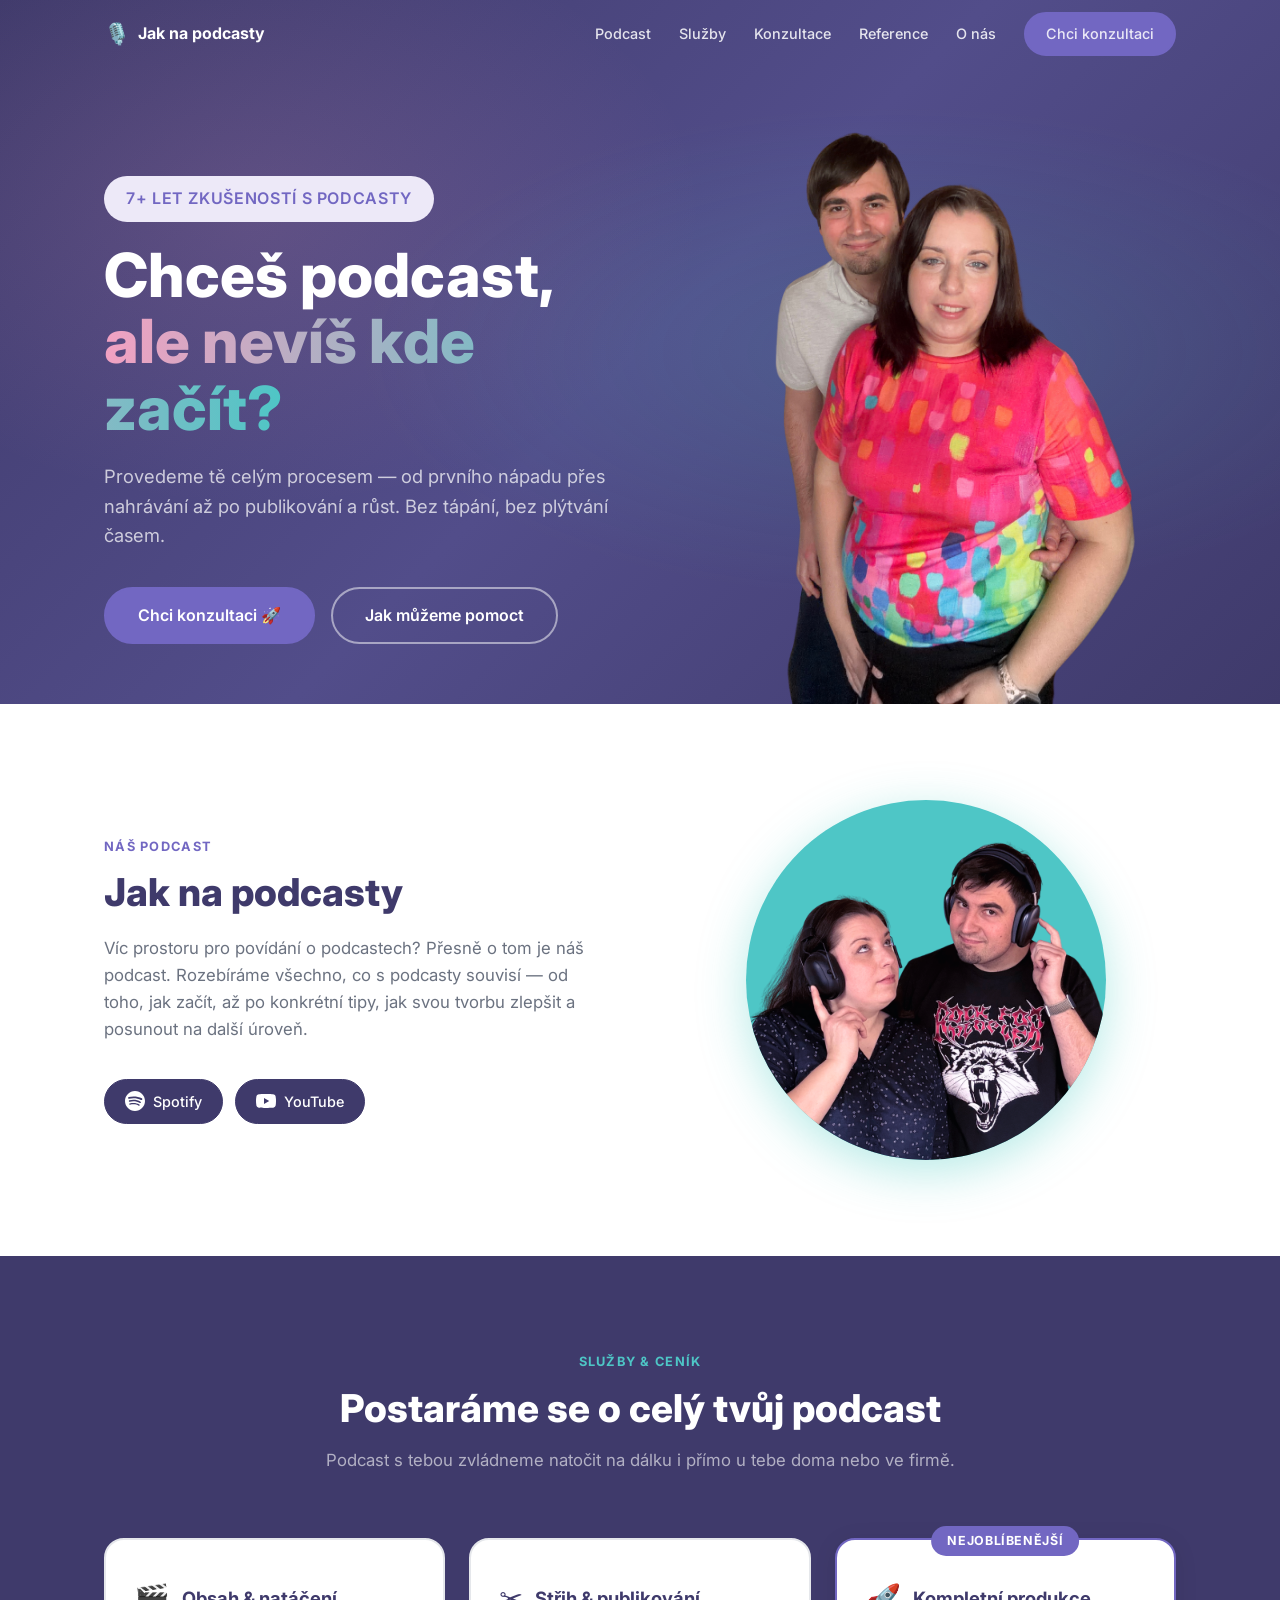
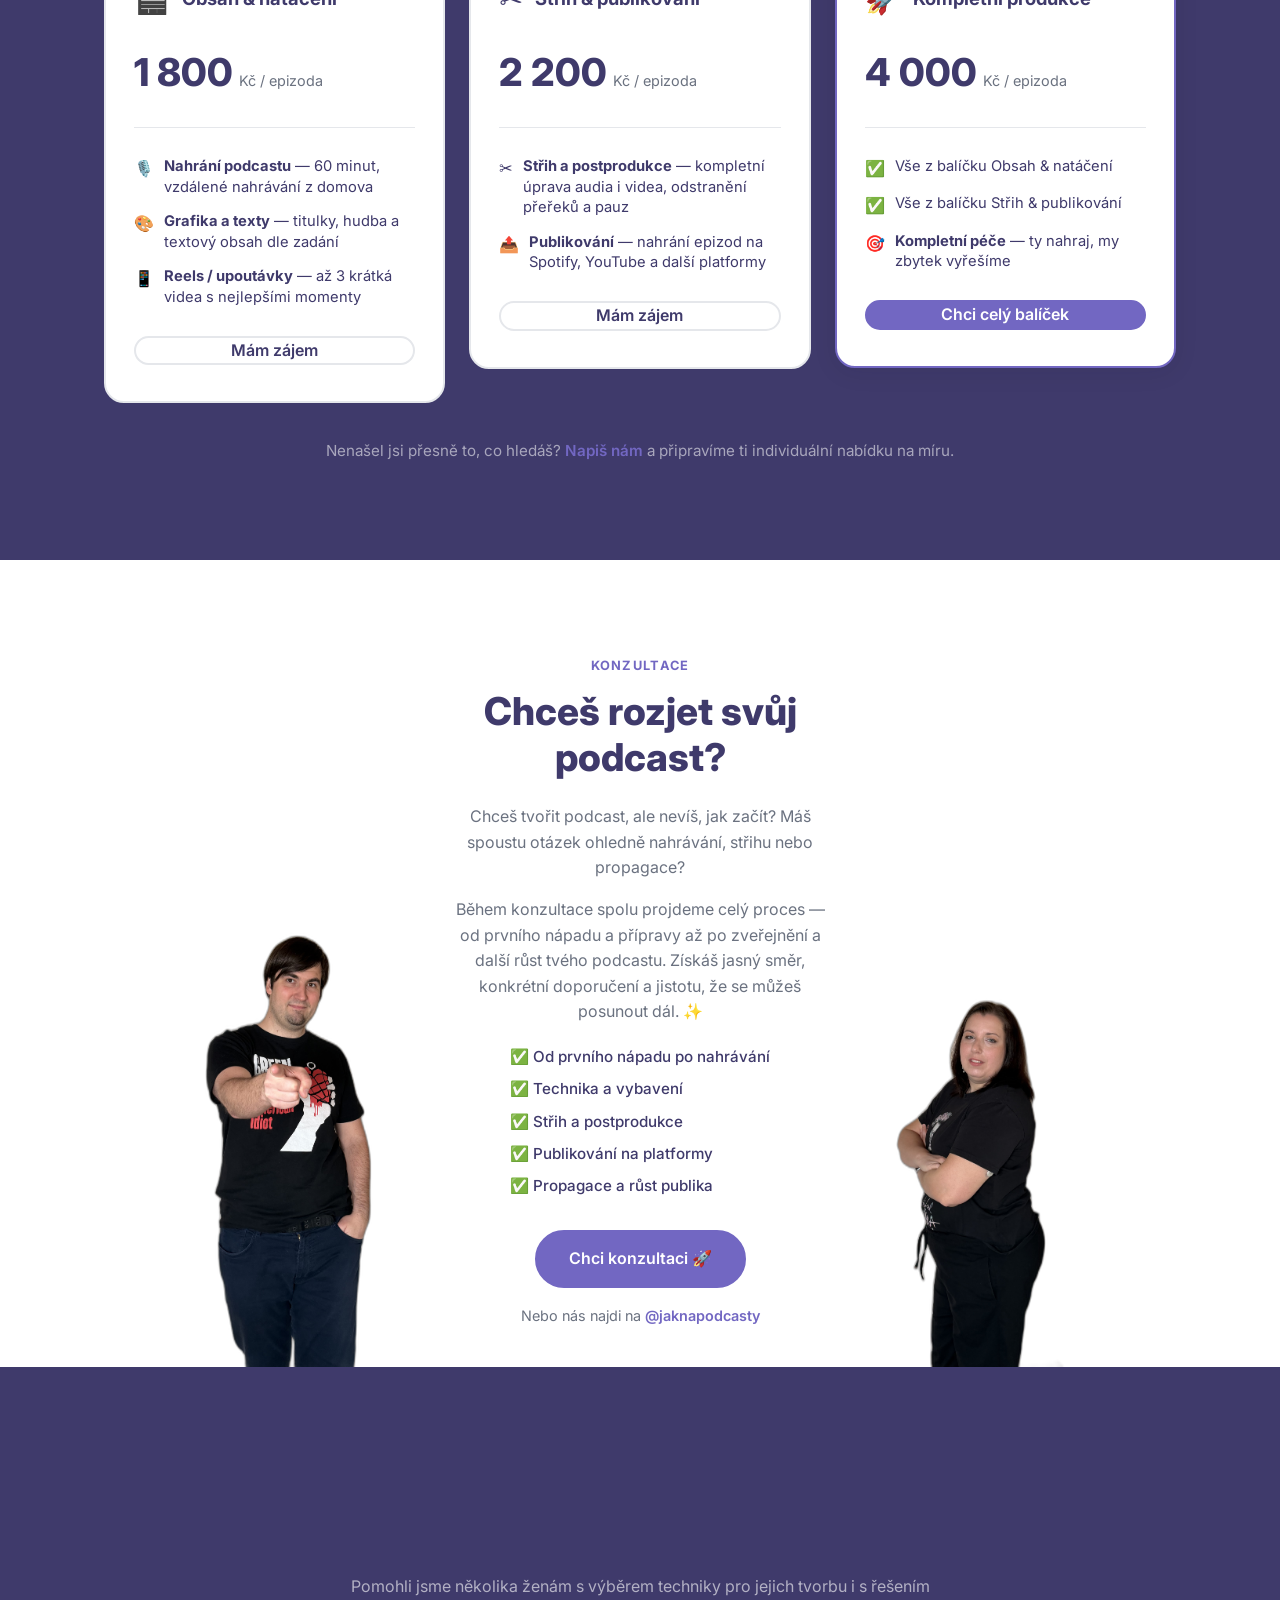
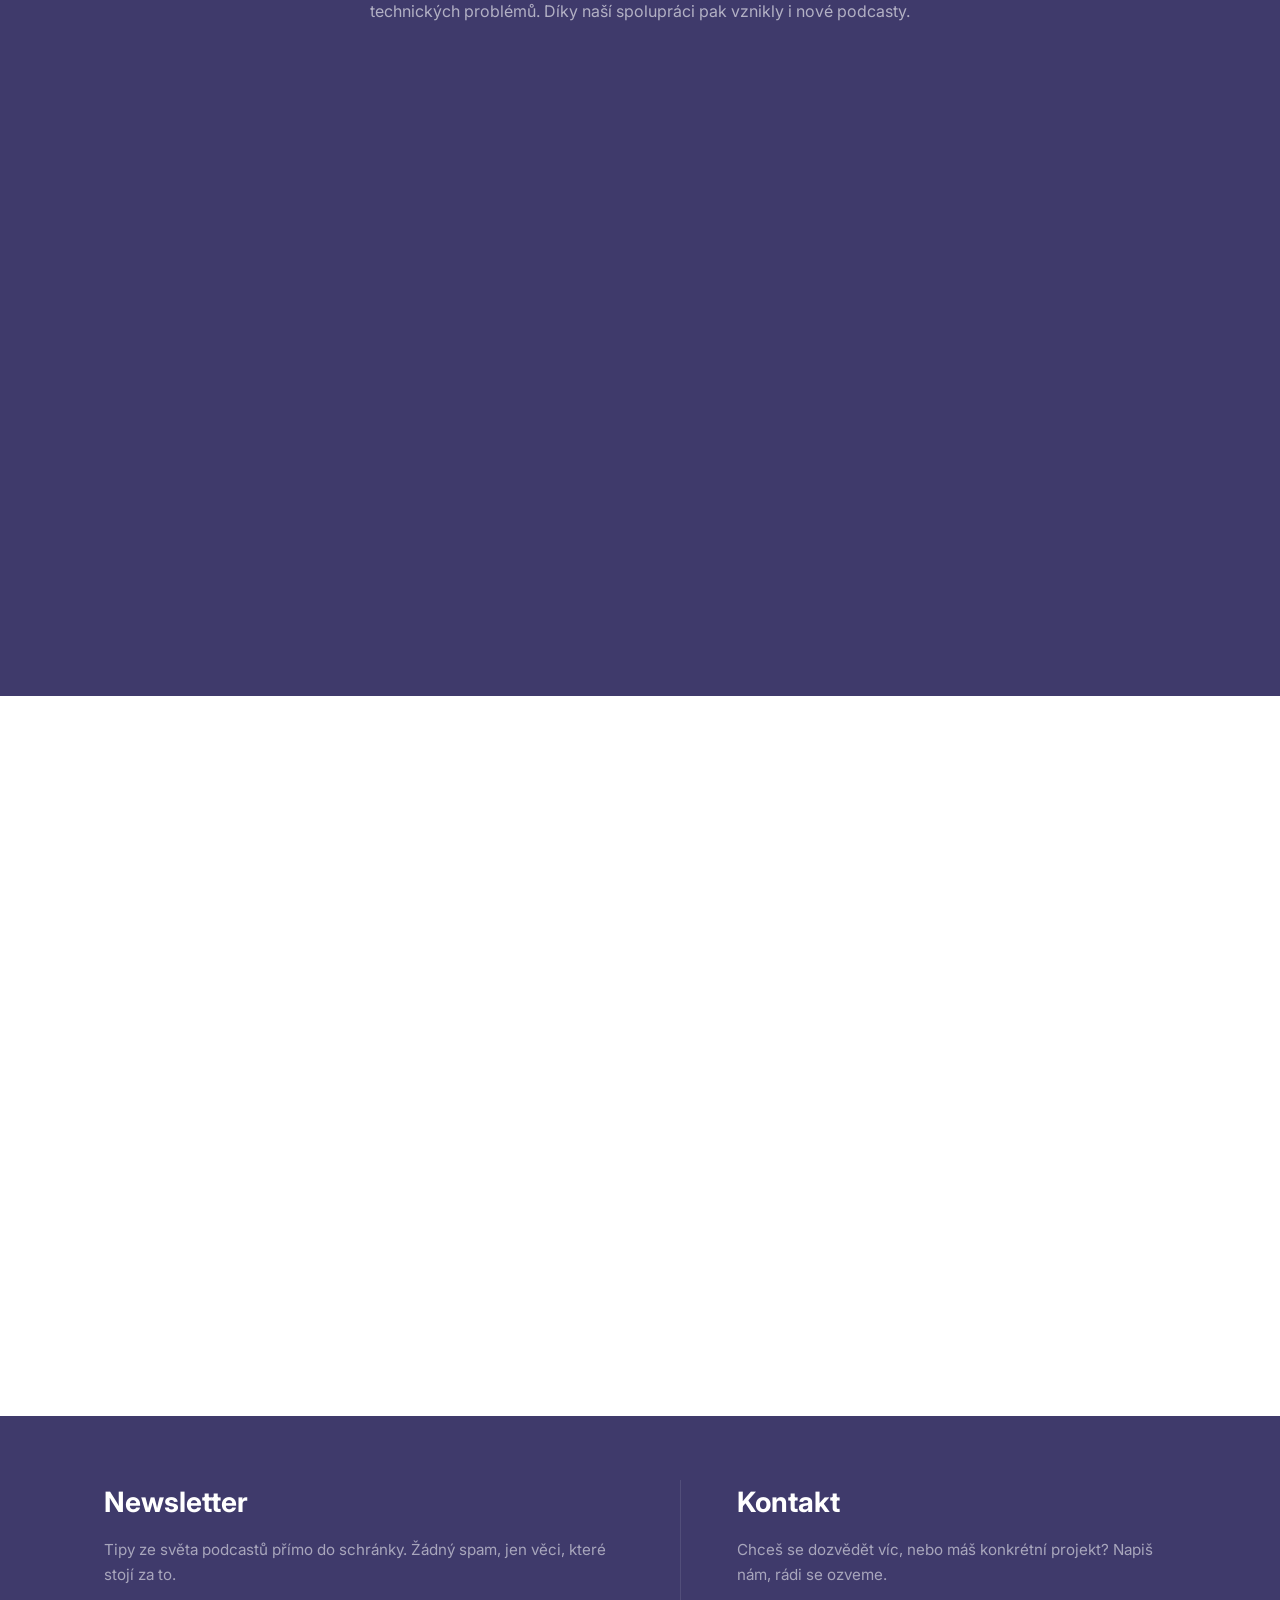
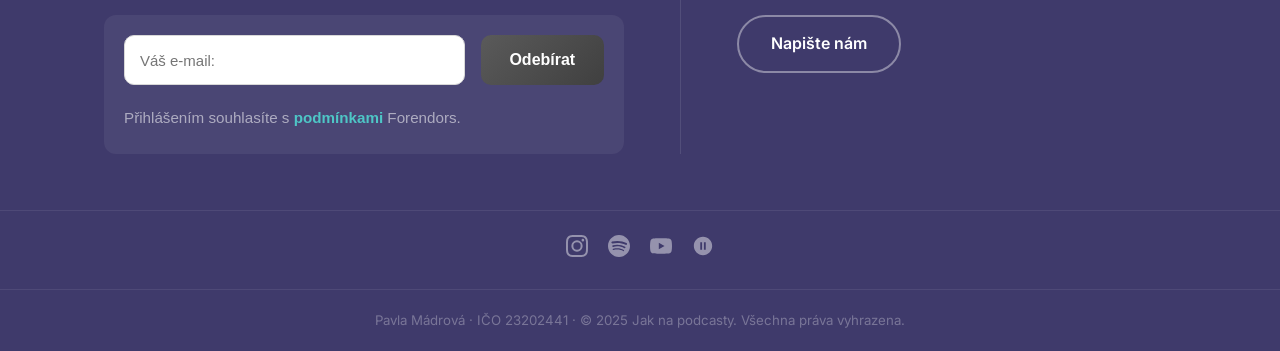
==== commit b0922162: "Aktualizace fotek, linků a stylu konzultace sekce - Vyměnit fotky v konzultace a O nás sekcích - Tla" ====
--- a/index.html
+++ b/index.html
@@ -20,7 +20,7 @@
   <link rel="preconnect" href="https://fonts.gstatic.com" crossorigin />
   <link href="https://fonts.googleapis.com/css2?family=Inter:wght@400;500;600;700;800&display=swap" rel="stylesheet" />
 
-  <link rel="stylesheet" href="style.css?v=11" />
+  <link rel="stylesheet" href="style.css?v=15" />
 </head>
 <body>
 
@@ -57,13 +57,13 @@
           až po publikování a růst. Bez tápání, bez plýtvání časem.
         </p>
         <div class="hero__ctas">
-          <a href="#konzultace" class="btn btn--primary btn--lg">Chci konzultaci 🚀</a>
+          <a href="https://docs.google.com/document/d/1Tez86mtST788r7kEj39PWi5QcWDOUAeLwqUMd2vaN50/edit?usp=sharing" target="_blank" rel="noopener" class="btn btn--primary btn--lg">Chci konzultaci 🚀</a>
           <a href="#sluzby" class="btn btn--ghost btn--lg">Jak můžeme pomoct</a>
         </div>
       </div>
       <div class="hero__visual">
         <div class="hero__photo-wrap">
-          <img src="assets/podcast-duo-3.png" alt="Pavla a Vojta — Jak na podcasty" class="hero__photo" />
+          <img src="assets/podcast-duo-2.png" alt="Pavla a Vojta — Jak na podcasty" class="hero__photo" />
         </div>
       </div>
     </div>
@@ -90,9 +90,6 @@
               <svg width="20" height="20" viewBox="0 0 24 24" fill="currentColor"><path d="M23.495 6.205a3.007 3.007 0 0 0-2.088-2.088c-1.87-.501-9.396-.501-9.396-.501s-7.507-.01-9.396.501A3.007 3.007 0 0 0 .527 6.205a31.247 31.247 0 0 0-.522 5.805 31.247 31.247 0 0 0 .522 5.783 3.007 3.007 0 0 0 2.088 2.088c1.868.502 9.396.502 9.396.502s7.506 0 9.396-.502a3.007 3.007 0 0 0 2.088-2.088 31.247 31.247 0 0 0 .5-5.783 31.247 31.247 0 0 0-.5-5.805zM9.609 15.601V8.408l6.264 3.602z"/></svg>
               YouTube
             </a>
-            <a href="https://www.forendors.cz/jaknapodcasty" target="_blank" rel="noopener" class="platform-btn platform-btn--outline">
-              Všechny platformy →
-            </a>
           </div>
         </div>
         <div class="podcast__visual">
@@ -140,7 +137,7 @@
               <span><strong>Reels / upoutávky</strong> — až 3 krátká videa s nejlepšími momenty</span>
             </li>
           </ul>
-          <a href="#konzultace" class="btn btn--outline btn--full">Mám zájem</a>
+          <a href="mailto:info@jaknapodcasty.cz" class="btn btn--outline btn--full">Mám zájem</a>
         </div>
 
         <!-- Balíček 2 -->
@@ -163,7 +160,7 @@
               <span><strong>Publikování</strong> — nahrání epizod na Spotify, YouTube a další platformy</span>
             </li>
           </ul>
-          <a href="#konzultace" class="btn btn--outline btn--full">Mám zájem</a>
+          <a href="mailto:info@jaknapodcasty.cz" class="btn btn--outline btn--full">Mám zájem</a>
         </div>
 
         <!-- Balíček 3 — featured -->
@@ -182,13 +179,13 @@
             <li><span class="feature-icon">✅</span><span>Vše z balíčku Střih & publikování</span></li>
             <li><span class="feature-icon">🎯</span><span><strong>Kompletní péče</strong> — ty nahraj, my zbytek vyřešíme</span></li>
           </ul>
-          <a href="#konzultace" class="btn btn--primary btn--full">Chci celý balíček</a>
+          <a href="mailto:info@jaknapodcasty.cz" class="btn btn--primary btn--full">Chci celý balíček</a>
         </div>
 
       </div>
       <p class="pricing__note">
         Nenašel jsi přesně to, co hledáš?
-        <a href="#konzultace">Napiš nám</a> a připravíme ti individuální nabídku na míru.
+        <a href="mailto:info@jaknapodcasty.cz">Napiš nám</a> a připravíme ti individuální nabídku na míru.
       </p>
     </div>
   </section>
@@ -197,7 +194,7 @@
   <section class="section" id="konzultace">
     <div class="container">
       <div class="konzultace__hero">
-        <img src="assets/konzultace-1.png" alt="Vojta" class="konzultace__person konzultace__person--left" />
+        <img src="assets/host-vojta-1.png" alt="Vojta" class="konzultace__person konzultace__person--left" />
         <div class="konzultace__center">
           <span class="section__eyebrow">Konzultace</span>
           <h2 class="section__title">Chceš rozjet svůj podcast?</h2>
@@ -218,7 +215,7 @@
             <li>✅ Propagace a růst publika</li>
           </ul>
           <!-- TODO: nahradit URL za odkaz na poptávkový formulář (Simpleshop / Google Form) -->
-          <a href="https://docs.google.com/forms/d/e/FORMULAR_ID/viewform"
+          <a href="https://docs.google.com/document/d/1Tez86mtST788r7kEj39PWi5QcWDOUAeLwqUMd2vaN50/edit?usp=sharing"
              target="_blank" rel="noopener"
              class="btn btn--primary btn--lg">
             Chci konzultaci 🚀
@@ -228,7 +225,7 @@
             <a href="https://www.instagram.com/jaknapodcasty/" target="_blank" rel="noopener">@jaknapodcasty</a>
           </p>
         </div>
-        <img src="assets/konzultace-2.png" alt="Pavla" class="konzultace__person konzultace__person--right" />
+        <img src="assets/host-vojta-3.png" alt="Pavla" class="konzultace__person konzultace__person--right" />
       </div>
     </div>
   </section>
@@ -290,7 +287,7 @@
       <div class="onas__grid">
         <div class="onas__image">
           <div class="onas__photo-wrap">
-            <img src="assets/pavla-vojta.png" alt="Pavla a Vojta" class="onas__photo" />
+            <img src="assets/podcast-duo-1.png" alt="Pavla a Vojta" class="onas__photo" />
           </div>
           <div class="onas__stats">
             <div class="stat">
@@ -373,7 +370,7 @@
 
     <div class="footer__bottom">
       <div class="container">
-        <p>Pavla Mádrová &middot; IČO doplníme &middot; &copy; 2025 Jak na podcasty. Všechna práva vyhrazena.</p>
+        <p>Pavla Mádrová &middot; IČO 23202441 &middot; &copy; 2025 Jak na podcasty. Všechna práva vyhrazena.</p>
       </div>
     </div>
   </footer>
--- a/style.css
+++ b/style.css
@@ -95,6 +95,7 @@
 .nav__links a:hover { color: var(--rose); }
 .nav.scrolled .nav__links a { color: var(--dark); }
 .nav.scrolled .nav__links a:hover { color: var(--rose); }
+.nav.scrolled .nav__links .btn--primary { color: var(--white); }
 .nav__burger {
   display: none;
   flex-direction: column;
@@ -289,9 +290,9 @@
 /* --- O NÁS --- */
 .onas__grid {
   display: grid;
-  grid-template-columns: 1fr 1fr;
+  grid-template-columns: 420px 1fr;
   gap: 72px;
-  align-items: center;
+  align-items: flex-start;
 }
 .onas__image {
   display: flex;
@@ -304,7 +305,7 @@
   height: 420px;
   border-radius: 50%;
   overflow: hidden;
-  background: linear-gradient(135deg, var(--rose-light) 0%, var(--teal-light) 100%);
+  background: var(--white);
   box-shadow: 0 0 0 6px var(--rose-light), var(--shadow-lg);
   flex-shrink: 0;
 }
@@ -312,7 +313,7 @@
   width: 100%;
   height: 100%;
   object-fit: cover;
-  object-position: center top;
+  object-position: 30% 50%;
   display: block;
 }
 .onas__stats {
@@ -511,9 +512,11 @@
 .pricing__note a:hover { text-decoration: underline; }
 
 /* --- KONZULTACE --- */
+#konzultace { padding-bottom: 0; }
+
 .konzultace__hero {
   display: grid;
-  grid-template-columns: 260px 1fr 260px;
+  grid-template-columns: 300px 1fr 300px;
   gap: 40px;
   align-items: end;
 }
@@ -522,8 +525,8 @@
   display: block;
   mix-blend-mode: multiply;
 }
-.konzultace__person--left  { align-self: end; }
-.konzultace__person--right { align-self: end; }
+.konzultace__person--left  { align-self: end; transform: scale(1.4); transform-origin: bottom left; }
+.konzultace__person--right { align-self: end; transform: scale(1.4); transform-origin: bottom right; }
 .konzultace__center {
   text-align: center;
   padding-bottom: 24px;
@@ -715,28 +718,17 @@
   .footer__top            { grid-template-columns: 1fr; gap: 40px; }
   .footer__divider-v      { display: none; }
 
-  /* Mobile footer – light theme */
-  .footer                 { background: var(--gray-4); }
   .footer__top            { text-align: center; }
-  .footer__heading        { color: var(--dark); font-size: 2rem; }
-  .footer__col p          { color: var(--gray-1); }
-  .footer__embed-wrap     { background: transparent; padding: 0; }
   .footer .pew            { display: block; }
   .footer .pe             { width: 100% !important; }
   .footer .pe .info       { text-align: center; }
-  .footer .pe .info a     { color: var(--rose) !important; }
   .footer .pe input[type=email] { border-radius: 50px !important; width: 100% !important; }
   .footer .pe button      {
-    background: transparent !important;
-    background-image: none !important;
-    border: 2px solid var(--dark) !important;
-    color: var(--dark) !important;
     border-radius: 50px !important;
     width: 100% !important;
     margin-top: 10px !important;
   }
-  .footer__contact-btn    { color: var(--dark); border-color: rgba(63,58,107,.4); width: 100%; }
-  .footer__contact-btn:hover { background: rgba(63,58,107,.08); border-color: var(--dark); color: var(--dark); }
+  .footer__contact-btn    { width: 100%; }
   .footer__mid            { border-color: rgba(63,58,107,.1); background: transparent; }
   .footer__socials a      {
     background: var(--rose);
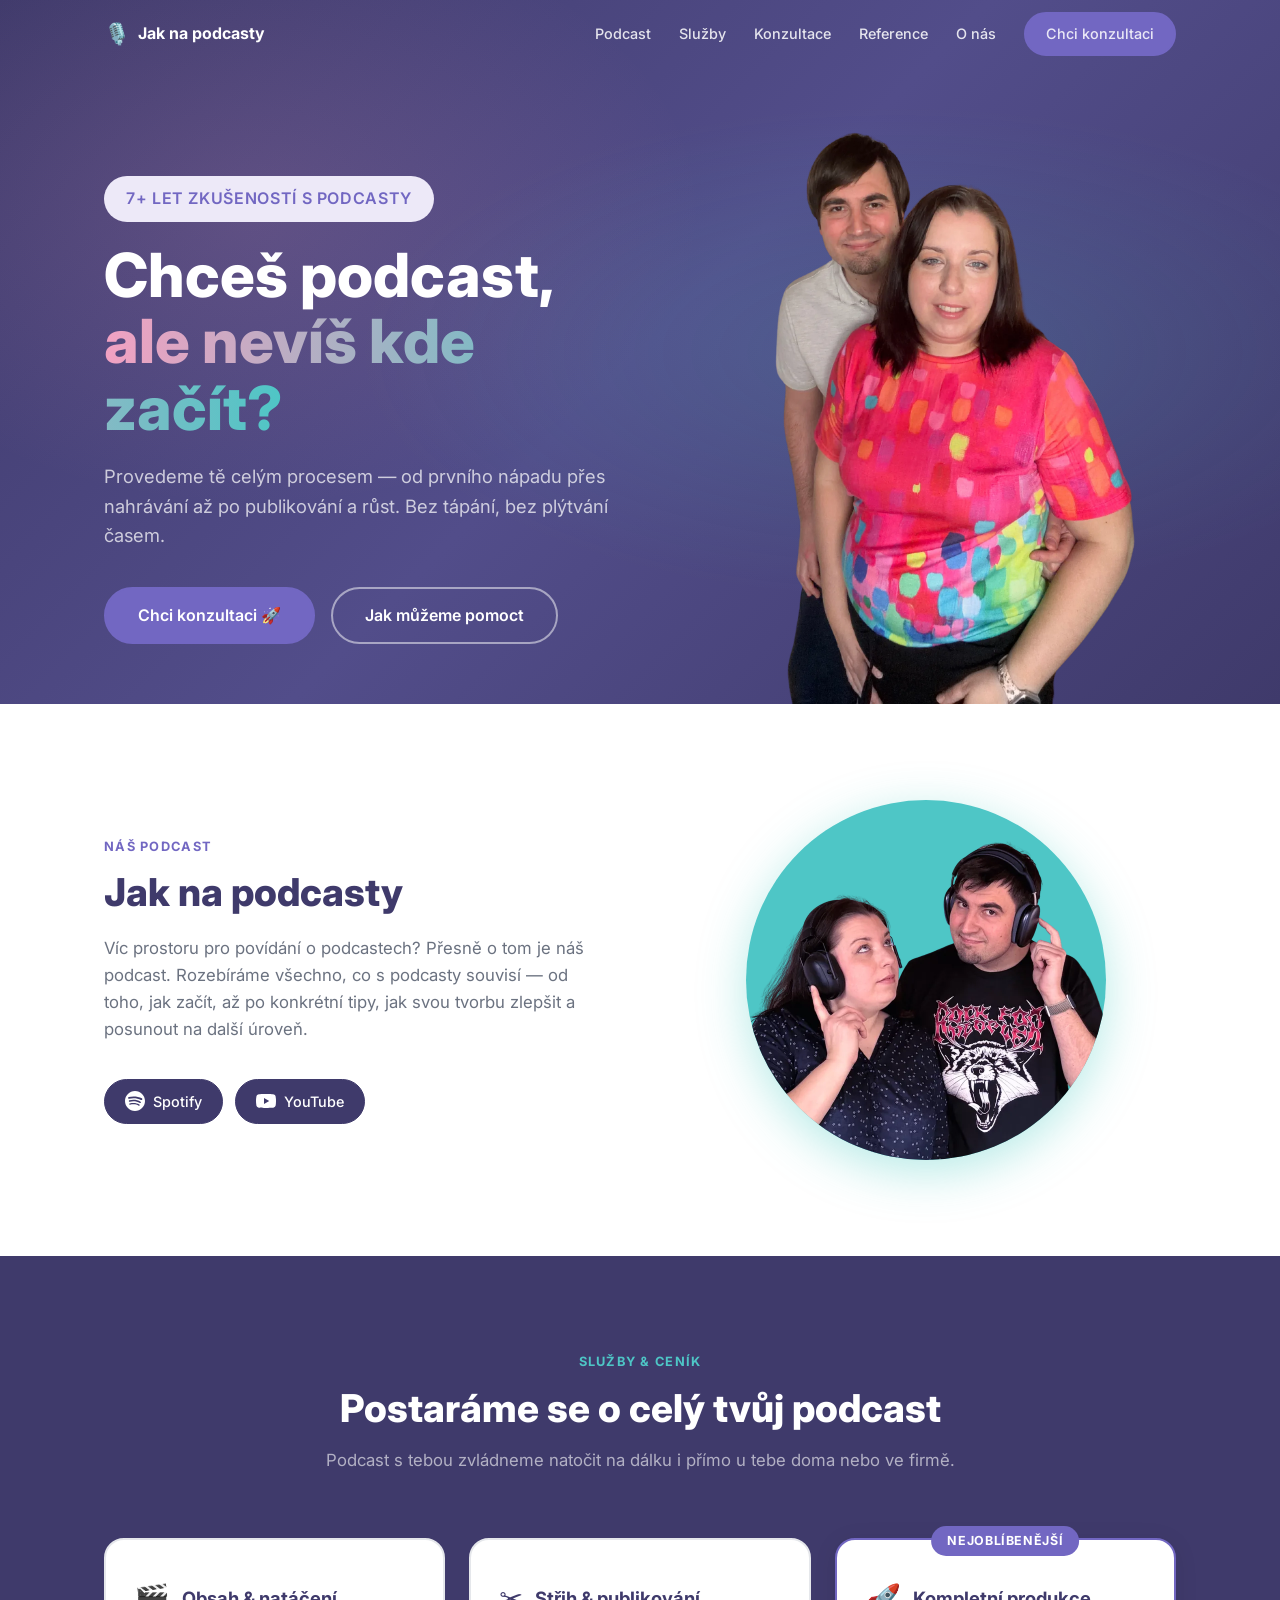
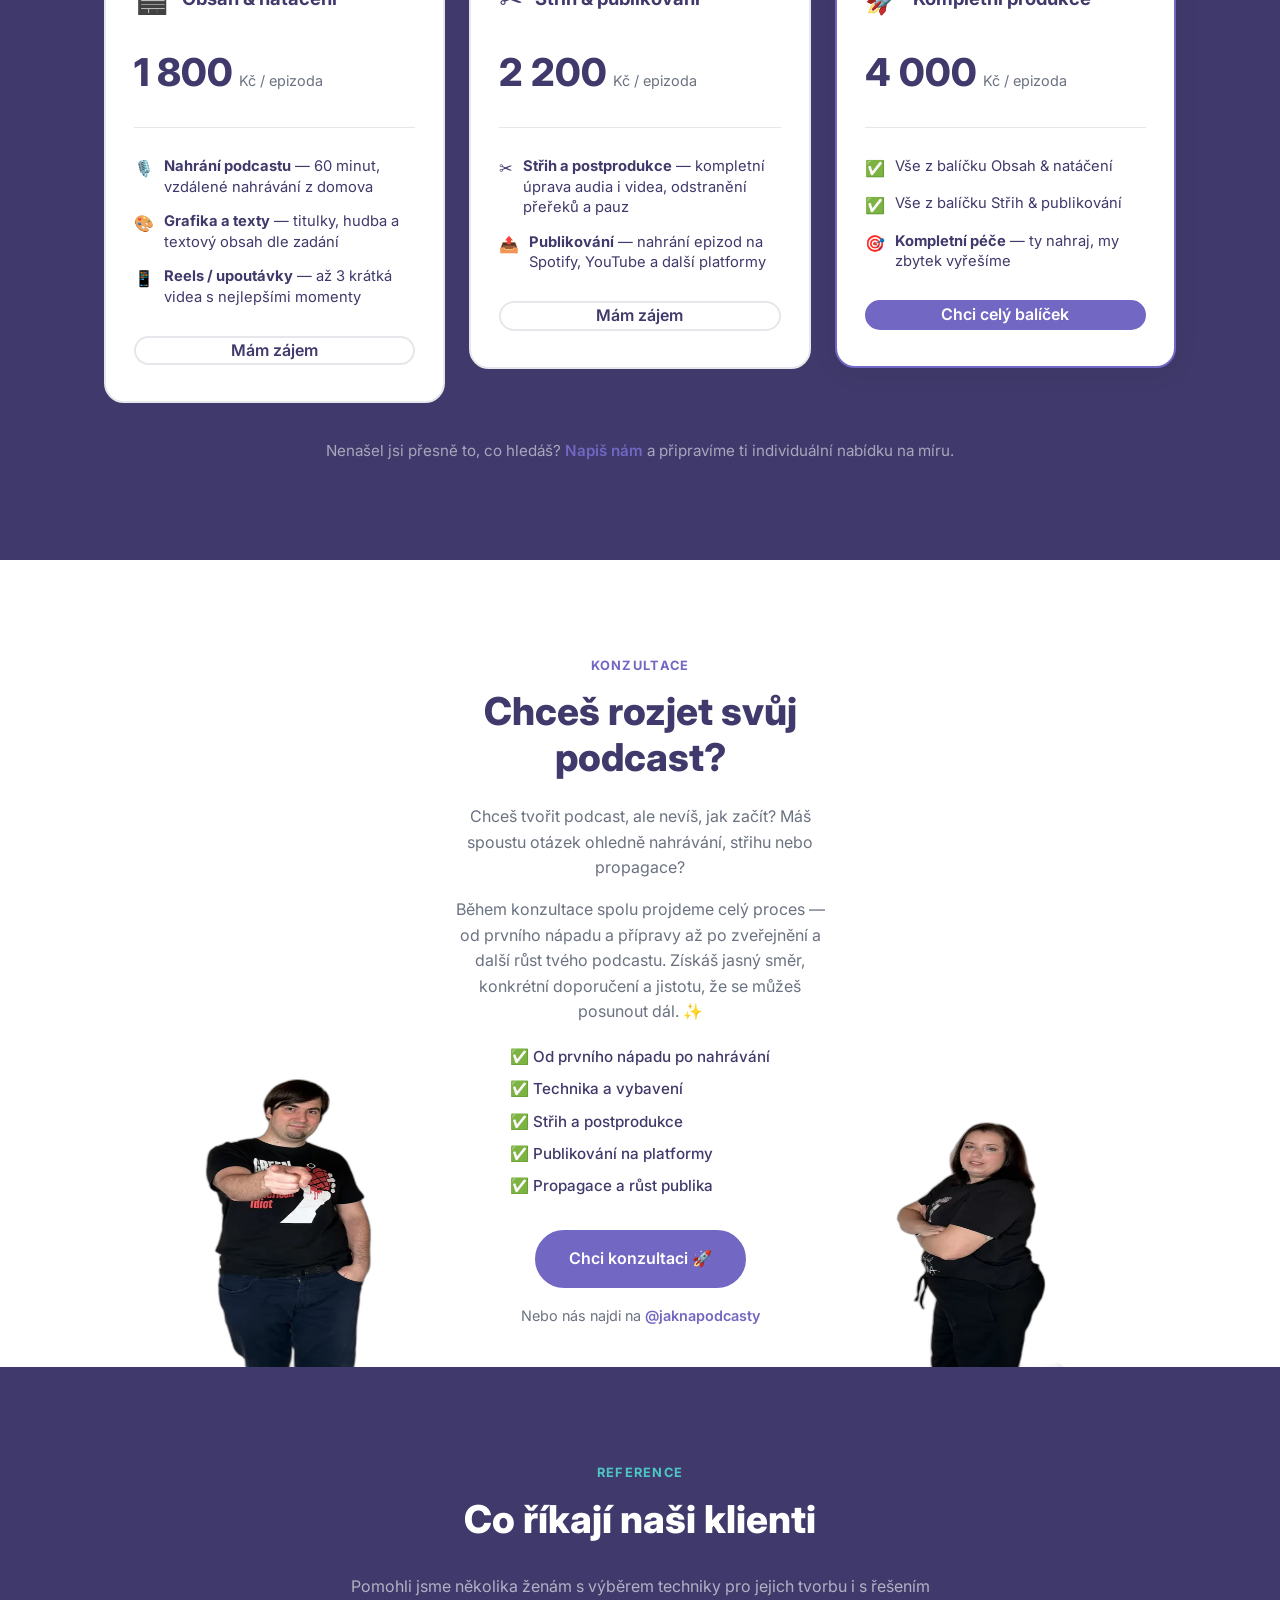
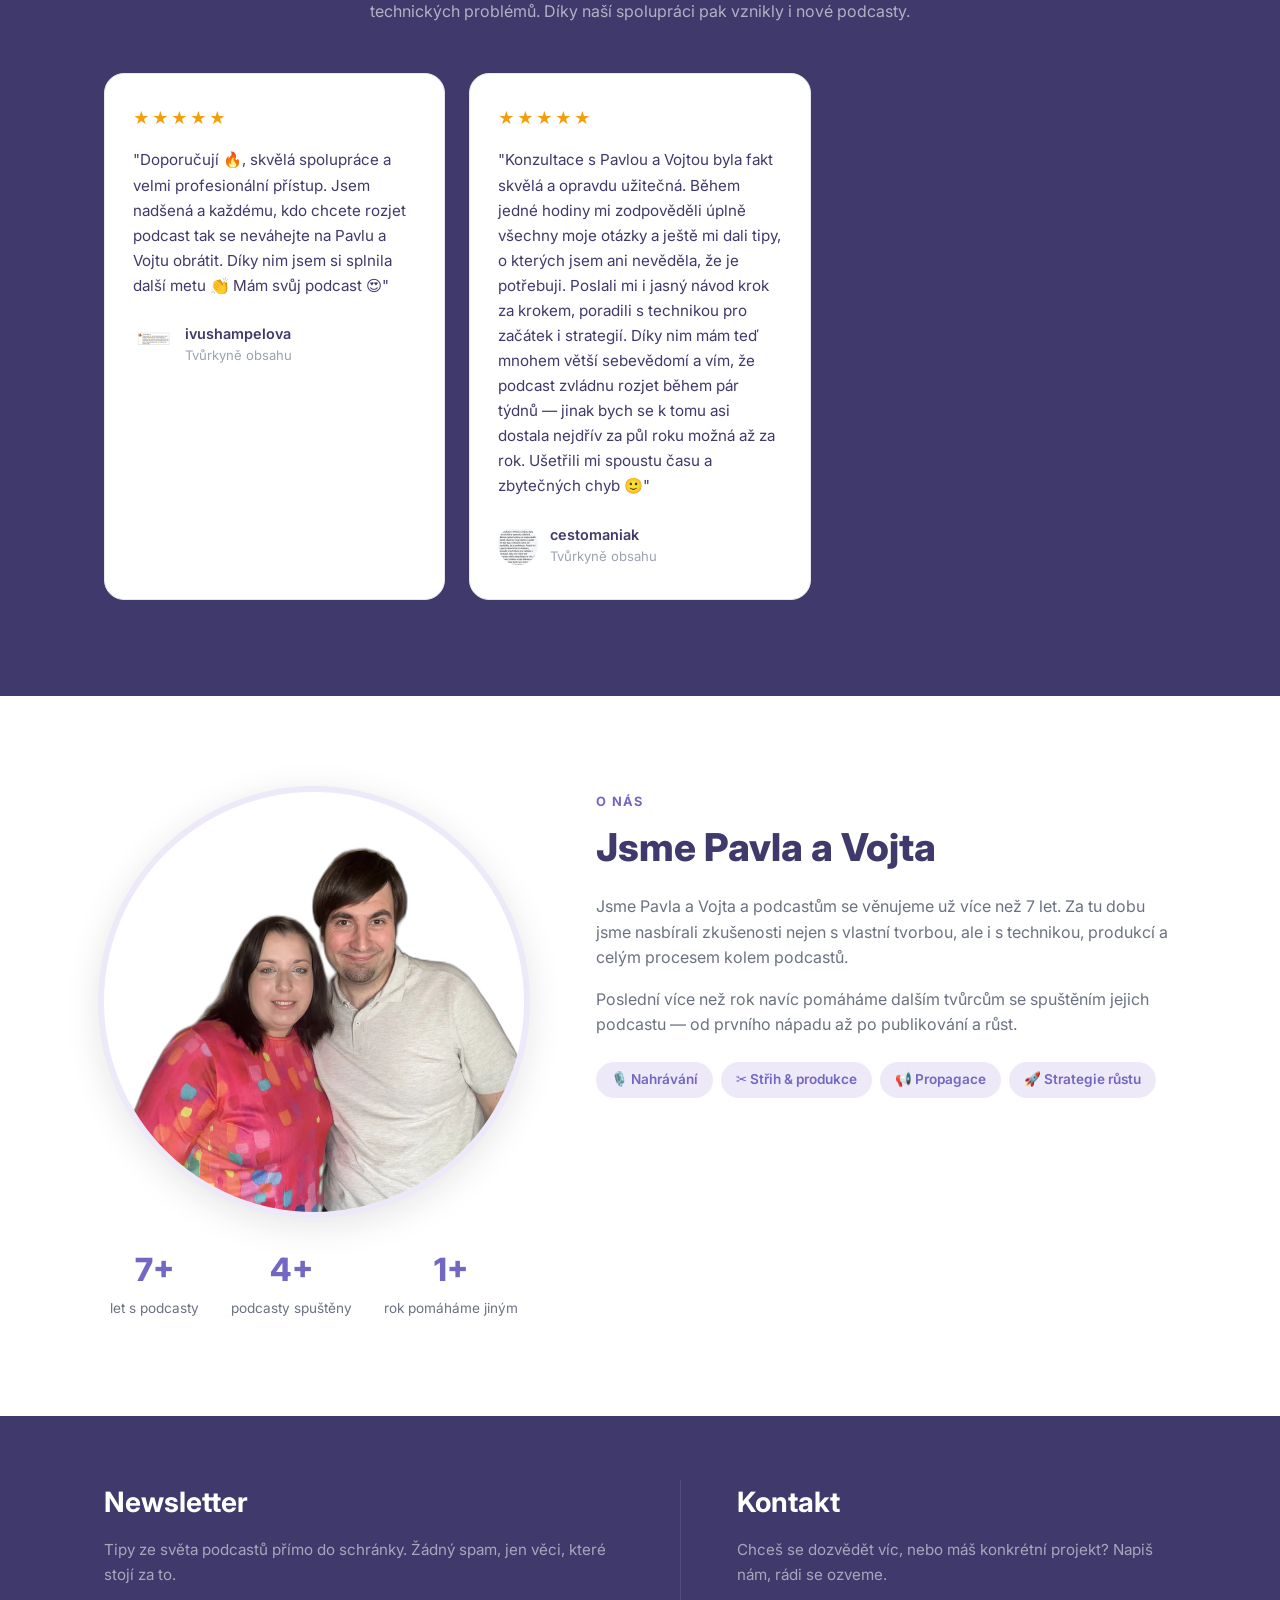
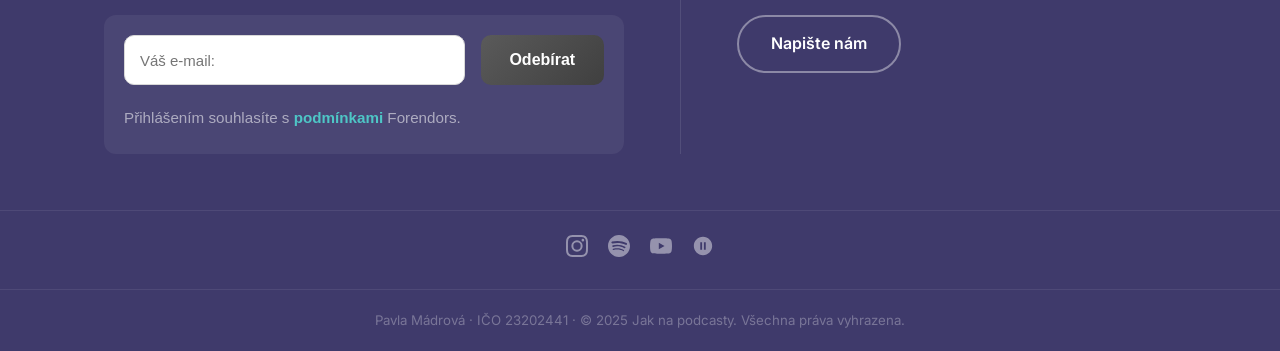
==== commit ec66b456: "SEO optimalizace: OG tagy, JSON-LD, WebP obrázky, favicon, sitemap - Přidány Open Graph a Twitter Ca" ====
--- a/index.html
+++ b/index.html
@@ -1,18 +1,42 @@
 <!DOCTYPE html>
-<html lang="cs">
+<html lang="cs-CZ">
 <head>
   <meta charset="UTF-8" />
   <meta name="viewport" content="width=device-width, initial-scale=1.0" />
-  <title>Jak na podcasty – Průvodce světem podcastů</title>
+  <title>Jak na podcasty – Konzultace a produkce podcastů | Pavla &amp; Vojta</title>
   <meta name="description" content="Pomůžeme ti rozjet tvůj podcast od nuly. Konzultace, produkce a vše kolem podcastů s Pavlou a Vojtou." />
+  <meta name="theme-color" content="#7267c2" />
+  <link rel="canonical" href="https://jaknapodcasty.cz/" />
+
+  <!-- Favicon -->
+  <link rel="icon" type="image/svg+xml" href="/favicon.svg" />
+  <link rel="apple-touch-icon" href="/assets/podcast-cover.png" />
+
+  <!-- Open Graph -->
+  <meta property="og:type" content="website" />
+  <meta property="og:url" content="https://jaknapodcasty.cz/" />
+  <meta property="og:title" content="Jak na podcasty – Konzultace a produkce podcastů" />
+  <meta property="og:description" content="Pomůžeme ti rozjet tvůj podcast od nuly. Konzultace, produkce a vše kolem podcastů s Pavlou a Vojtou." />
+  <meta property="og:image" content="https://jaknapodcasty.cz/assets/podcast-duo-2.webp" />
+  <meta property="og:image:width" content="1500" />
+  <meta property="og:image:height" content="1693" />
+  <meta property="og:locale" content="cs_CZ" />
+  <meta property="og:site_name" content="Jak na podcasty" />
+
+  <!-- Twitter Card -->
+  <meta name="twitter:card" content="summary_large_image" />
+  <meta name="twitter:title" content="Jak na podcasty – Konzultace a produkce podcastů" />
+  <meta name="twitter:description" content="Pomůžeme ti rozjet tvůj podcast od nuly. Konzultace, produkce a vše kolem podcastů s Pavlou a Vojtou." />
+  <meta name="twitter:image" content="https://jaknapodcasty.cz/assets/podcast-duo-2.webp" />
 
   <!-- Google Analytics -->
-  <script async src="https://www.googletagmanager.com/gtag/js?id=G-XXXXXXXXXX"></script>
+  <!-- TODO: nahradit G-6V8HX6L65J skutečným Measurement ID z Google Analytics -->
+  <script async src="https://www.googletagmanager.com/gtag/js?id=G-6V8HX6L65J"></script>
   <script>
     window.dataLayer = window.dataLayer || [];
     function gtag(){ dataLayer.push(arguments); }
     gtag('js', new Date());
-    gtag('config', 'G-XXXXXXXXXX');
+    gtag('config', 'G-6V8HX6L65J');
   </script>
 
   <!-- Fonts -->
@@ -21,6 +45,96 @@
   <link href="https://fonts.googleapis.com/css2?family=Inter:wght@400;500;600;700;800&display=swap" rel="stylesheet" />
 
   <link rel="stylesheet" href="style.css?v=15" />
+
+  <!-- Structured Data -->
+  <script type="application/ld+json">
+  {
+    "@context": "https://schema.org",
+    "@graph": [
+      {
+        "@type": "ProfessionalService",
+        "@id": "https://jaknapodcasty.cz/#organization",
+        "name": "Jak na podcasty",
+        "url": "https://jaknapodcasty.cz",
+        "description": "Pomůžeme ti rozjet tvůj podcast od nuly. Konzultace, produkce a vše kolem podcastů s Pavlou a Vojtou.",
+        "founder": {
+          "@type": "Person",
+          "name": "Pavla Mádrová"
+        },
+        "vatID": "23202441",
+        "areaServed": "CZ",
+        "inLanguage": "cs",
+        "contactPoint": {
+          "@type": "ContactPoint",
+          "email": "info@jaknapodcasty.cz",
+          "contactType": "customer service"
+        },
+        "sameAs": [
+          "https://www.instagram.com/jaknapodcasty/",
+          "https://open.spotify.com/show/4cttp3e2fKpfmS4pah0HJn",
+          "https://www.youtube.com/@jaknapodcasty"
+        ],
+        "aggregateRating": {
+          "@type": "AggregateRating",
+          "ratingValue": "5",
+          "reviewCount": "2",
+          "bestRating": "5"
+        }
+      },
+      {
+        "@type": "Service",
+        "name": "Podcast konzultace a produkce",
+        "url": "https://jaknapodcasty.cz/",
+        "provider": { "@id": "https://jaknapodcasty.cz/#organization" },
+        "areaServed": "CZ",
+        "offers": [
+          {
+            "@type": "Offer",
+            "name": "Obsah & natáčení",
+            "price": "1800",
+            "priceCurrency": "CZK",
+            "description": "Nahrání podcastu, grafika a texty, reels / upoutávky"
+          },
+          {
+            "@type": "Offer",
+            "name": "Střih & publikování",
+            "price": "2200",
+            "priceCurrency": "CZK",
+            "description": "Střih a postprodukce, publikování na Spotify, YouTube a další platformy"
+          },
+          {
+            "@type": "Offer",
+            "name": "Kompletní produkce",
+            "price": "4000",
+            "priceCurrency": "CZK",
+            "description": "Kompletní péče — ty nahraj, my zbytek vyřešíme"
+          }
+        ]
+      },
+      {
+        "@type": "Review",
+        "reviewRating": { "@type": "Rating", "ratingValue": "5", "bestRating": "5" },
+        "author": { "@type": "Person", "name": "ivushampelova" },
+        "reviewBody": "Skvělá spolupráce a velmi profesionální přístup. Jsem nadšená a každému, kdo chcete rozjet podcast, se neváhejte na Pavlu a Vojtu obrátit. Díky nim jsem si splnila další metu — mám svůj podcast.",
+        "itemReviewed": { "@id": "https://jaknapodcasty.cz/#organization" }
+      },
+      {
+        "@type": "Review",
+        "reviewRating": { "@type": "Rating", "ratingValue": "5", "bestRating": "5" },
+        "author": { "@type": "Person", "name": "cestomaniak" },
+        "reviewBody": "Konzultace s Pavlou a Vojtou byla fakt skvělá a opravdu užitečná. Ušetřili mi spoustu času a zbytečných chyb.",
+        "itemReviewed": { "@id": "https://jaknapodcasty.cz/#organization" }
+      },
+      {
+        "@type": "PodcastSeries",
+        "name": "Jak na podcasty",
+        "description": "Víc prostoru pro povídání o podcastech. Rozebíráme všechno, co s podcasty souvisí.",
+        "url": "https://open.spotify.com/show/4cttp3e2fKpfmS4pah0HJn",
+        "author": { "@id": "https://jaknapodcasty.cz/#organization" }
+      }
+    ]
+  }
+  </script>
 </head>
 <body>
 
@@ -45,6 +159,8 @@
     </div>
   </header>
 
+  <main>
+
   <!-- HERO -->
   <section class="hero">
     <div class="hero__bg"></div>
@@ -63,7 +179,7 @@
       </div>
       <div class="hero__visual">
         <div class="hero__photo-wrap">
-          <img src="assets/podcast-duo-2.png" alt="Pavla a Vojta — Jak na podcasty" class="hero__photo" />
+          <img src="assets/podcast-duo-2.webp" alt="Pavla a Vojta — Jak na podcasty" class="hero__photo" width="750" height="847" fetchpriority="high" />
         </div>
       </div>
     </div>
@@ -94,7 +210,7 @@
         </div>
         <div class="podcast__visual">
           <div class="podcast__photo-wrap">
-            <img src="assets/podcast-cover.png" alt="Jak na podcasty podcast" class="podcast__photo" />
+            <img src="assets/podcast-cover.webp" alt="Jak na podcasty podcast" class="podcast__photo" width="360" height="360" loading="lazy" />
           </div>
         </div>
       </div>
@@ -194,7 +310,7 @@
   <section class="section" id="konzultace">
     <div class="container">
       <div class="konzultace__hero">
-        <img src="assets/host-vojta-1.png" alt="Vojta" class="konzultace__person konzultace__person--left" />
+        <img src="assets/host-vojta-1.webp" alt="Vojta" class="konzultace__person konzultace__person--left" width="200" height="267" loading="lazy" />
         <div class="konzultace__center">
           <span class="section__eyebrow">Konzultace</span>
           <h2 class="section__title">Chceš rozjet svůj podcast?</h2>
@@ -225,7 +341,7 @@
             <a href="https://www.instagram.com/jaknapodcasty/" target="_blank" rel="noopener">@jaknapodcasty</a>
           </p>
         </div>
-        <img src="assets/host-vojta-3.png" alt="Pavla" class="konzultace__person konzultace__person--right" />
+        <img src="assets/host-vojta-3.webp" alt="Pavla" class="konzultace__person konzultace__person--right" width="200" height="267" loading="lazy" />
       </div>
     </div>
   </section>
@@ -251,7 +367,7 @@
             Mám svůj podcast 😍"
           </p>
           <div class="testimonial-card__author">
-            <img src="assets/reference-2.png" alt="ivushampelova" class="testimonial-card__avatar" />
+            <img src="assets/reference-2.webp" alt="ivushampelova" class="testimonial-card__avatar" width="40" height="40" loading="lazy" />
             <div>
               <div class="testimonial-card__name">ivushampelova</div>
               <div class="testimonial-card__role">Tvůrkyně obsahu</div>
@@ -270,7 +386,7 @@
             možná až za rok. Ušetřili mi spoustu času a zbytečných chyb 🙂"
           </p>
           <div class="testimonial-card__author">
-            <img src="assets/reference-photo.jpg" alt="cestomaniak" class="testimonial-card__avatar" />
+            <img src="assets/reference-photo.webp" alt="cestomaniak" class="testimonial-card__avatar" width="40" height="40" loading="lazy" />
             <div>
               <div class="testimonial-card__name">cestomaniak</div>
               <div class="testimonial-card__role">Tvůrkyně obsahu</div>
@@ -287,7 +403,7 @@
       <div class="onas__grid">
         <div class="onas__image">
           <div class="onas__photo-wrap">
-            <img src="assets/podcast-duo-1.png" alt="Pavla a Vojta" class="onas__photo" />
+            <img src="assets/podcast-duo-1.webp" alt="Pavla a Vojta" class="onas__photo" width="420" height="420" loading="lazy" />
           </div>
           <div class="onas__stats">
             <div class="stat">
@@ -326,6 +442,8 @@
       </div>
     </div>
   </section>
+
+  </main>
 
   <!-- FOOTER -->
   <footer class="footer">
